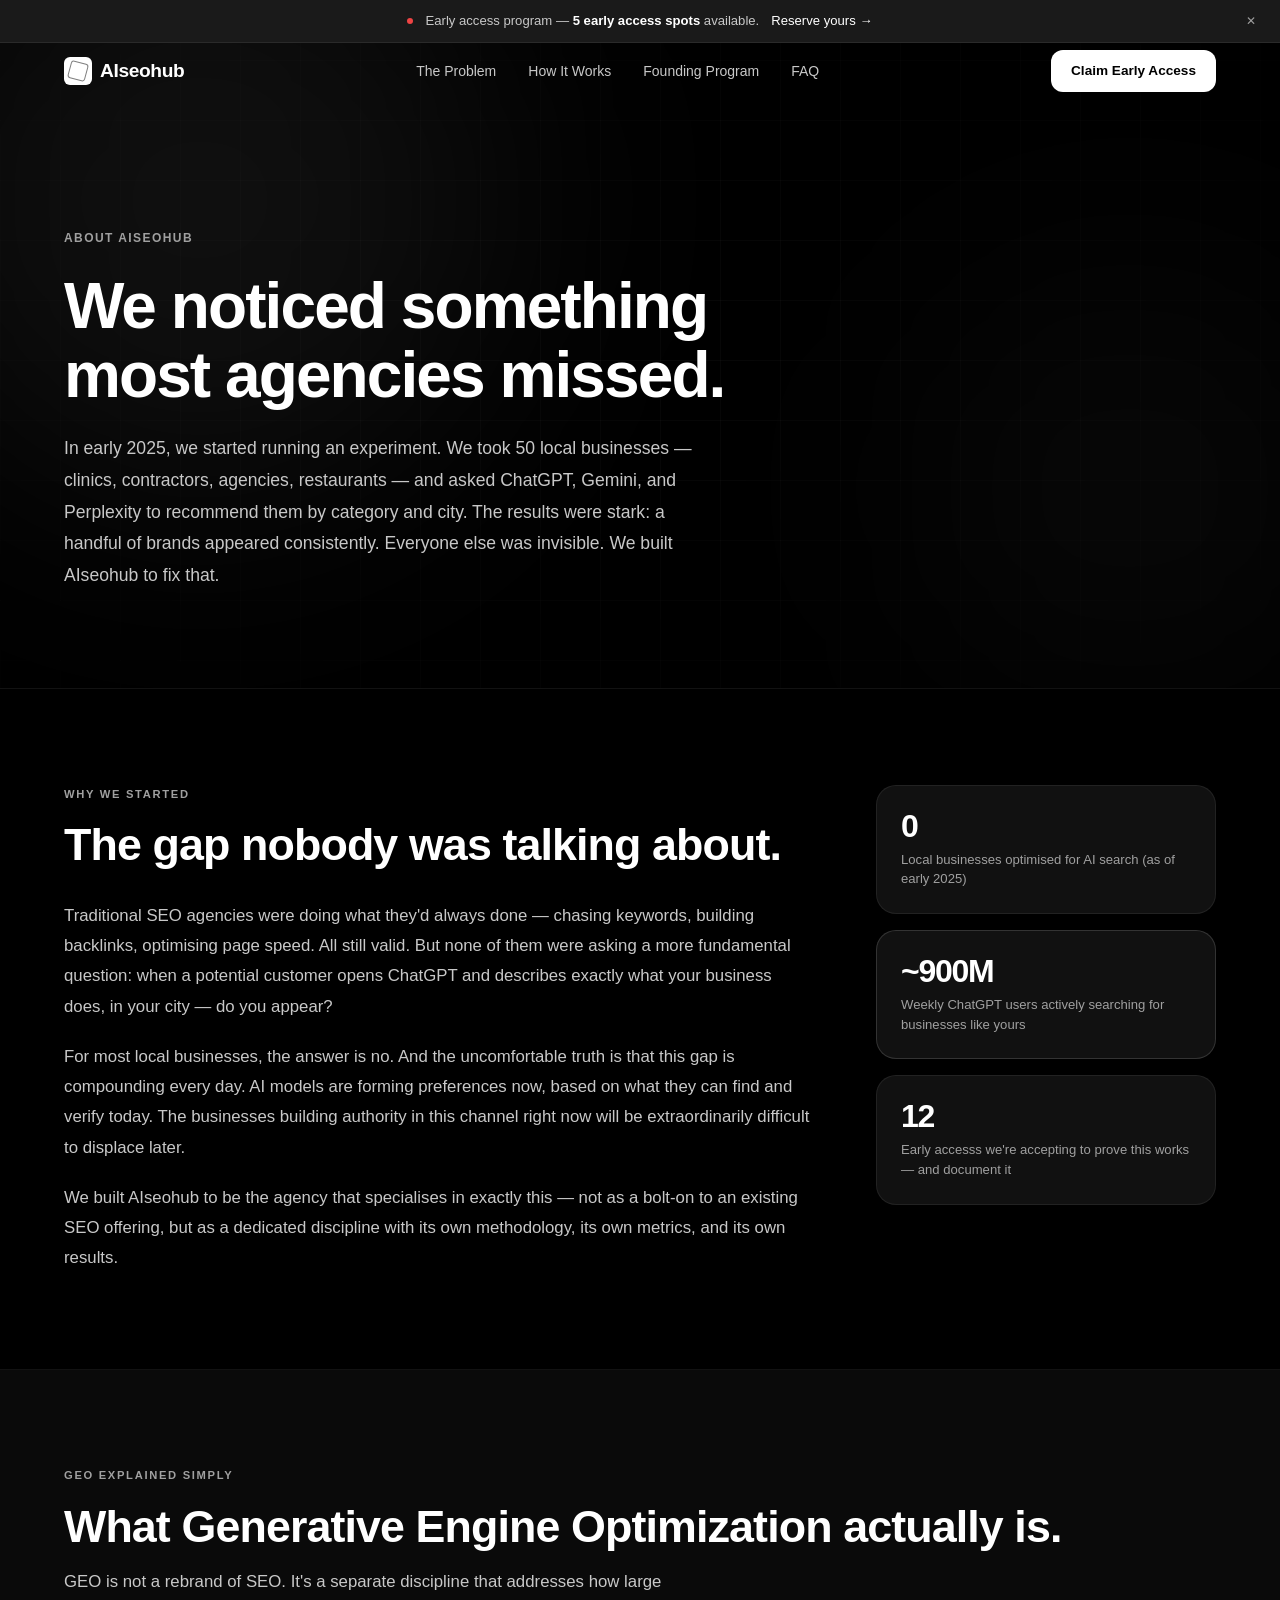
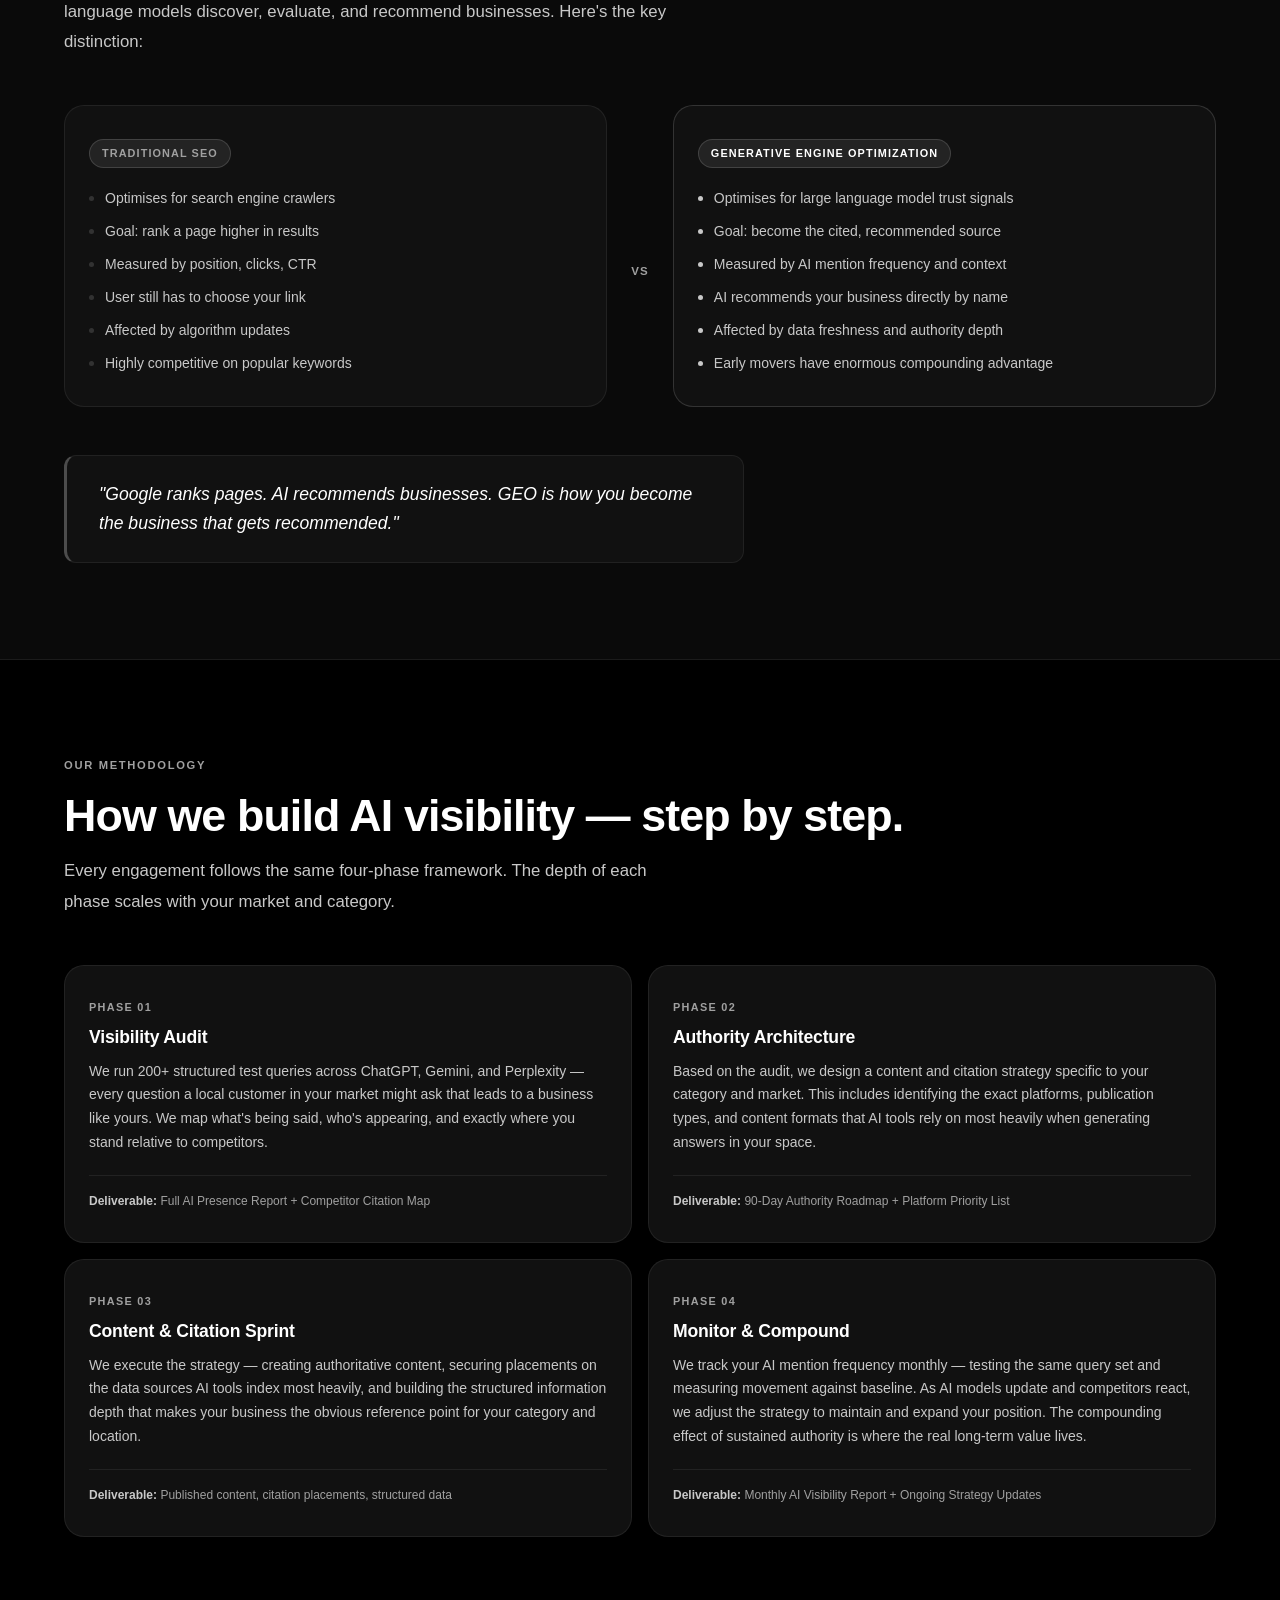
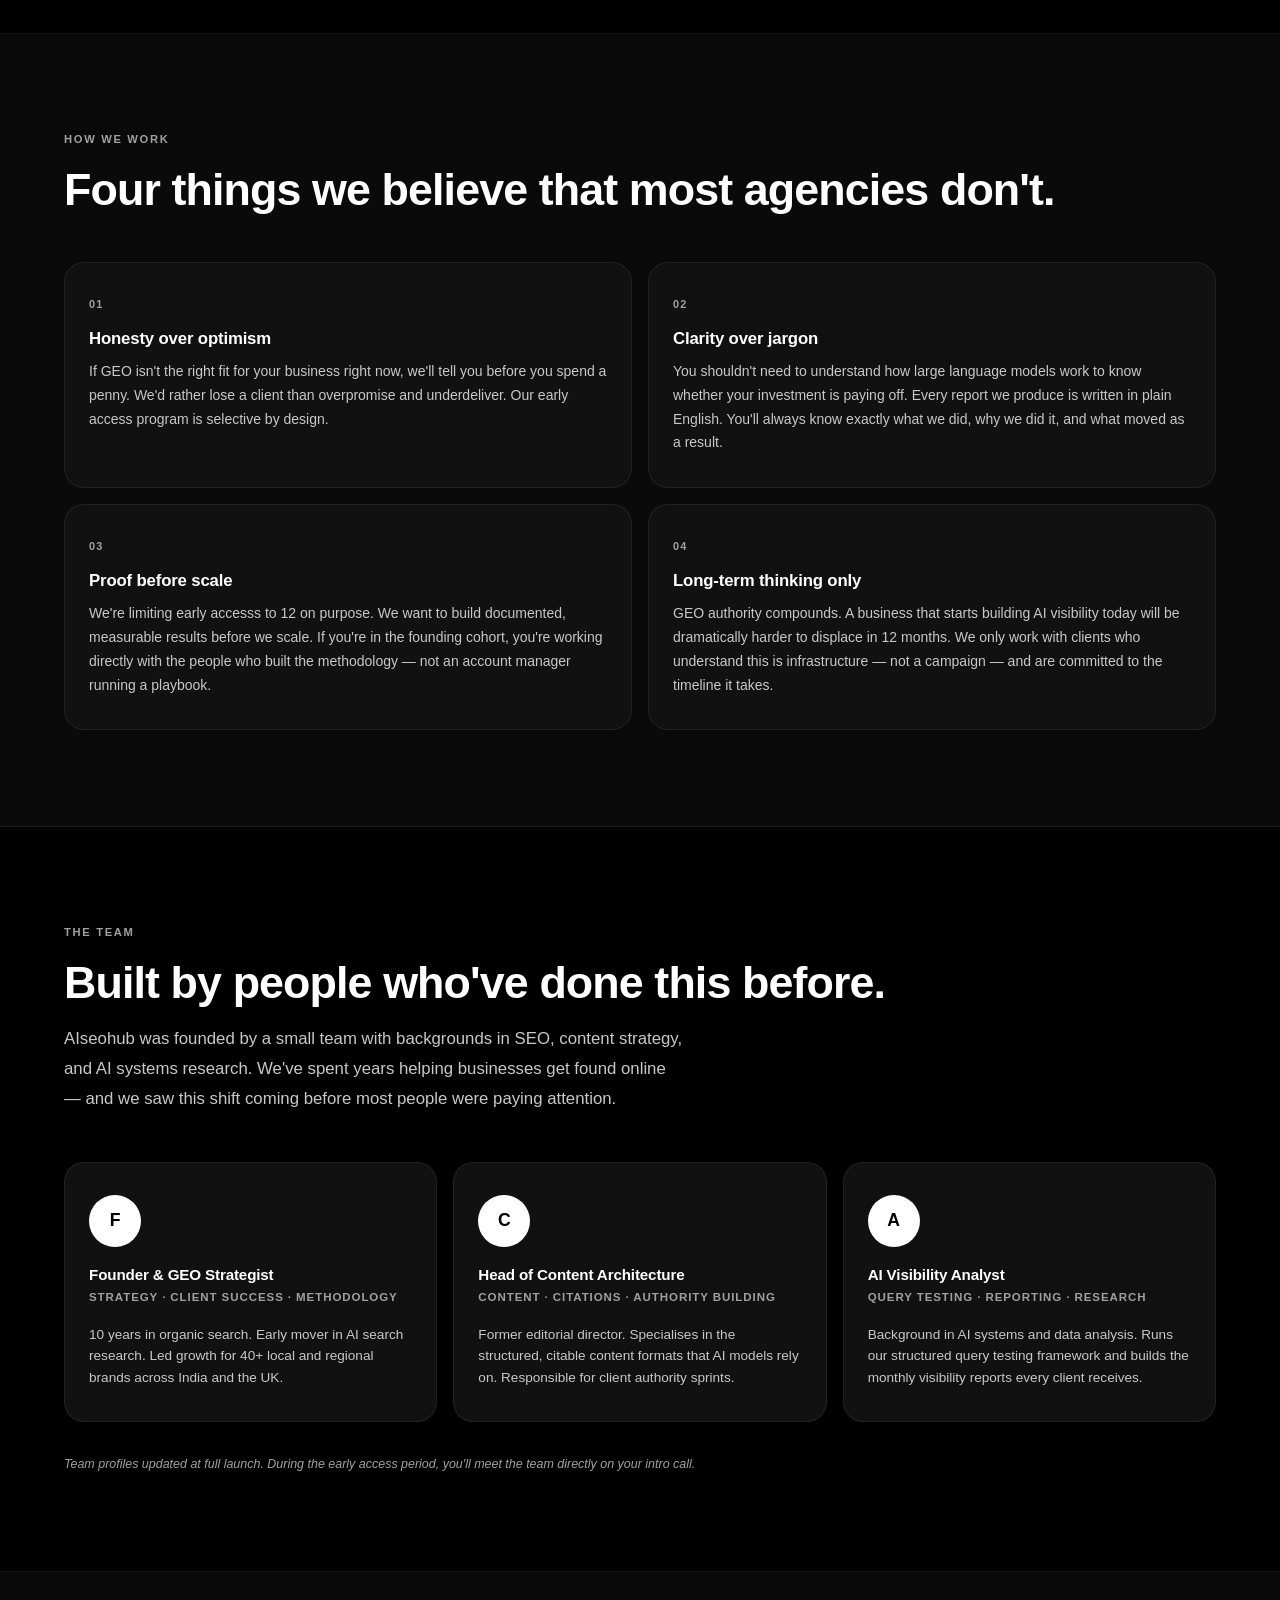
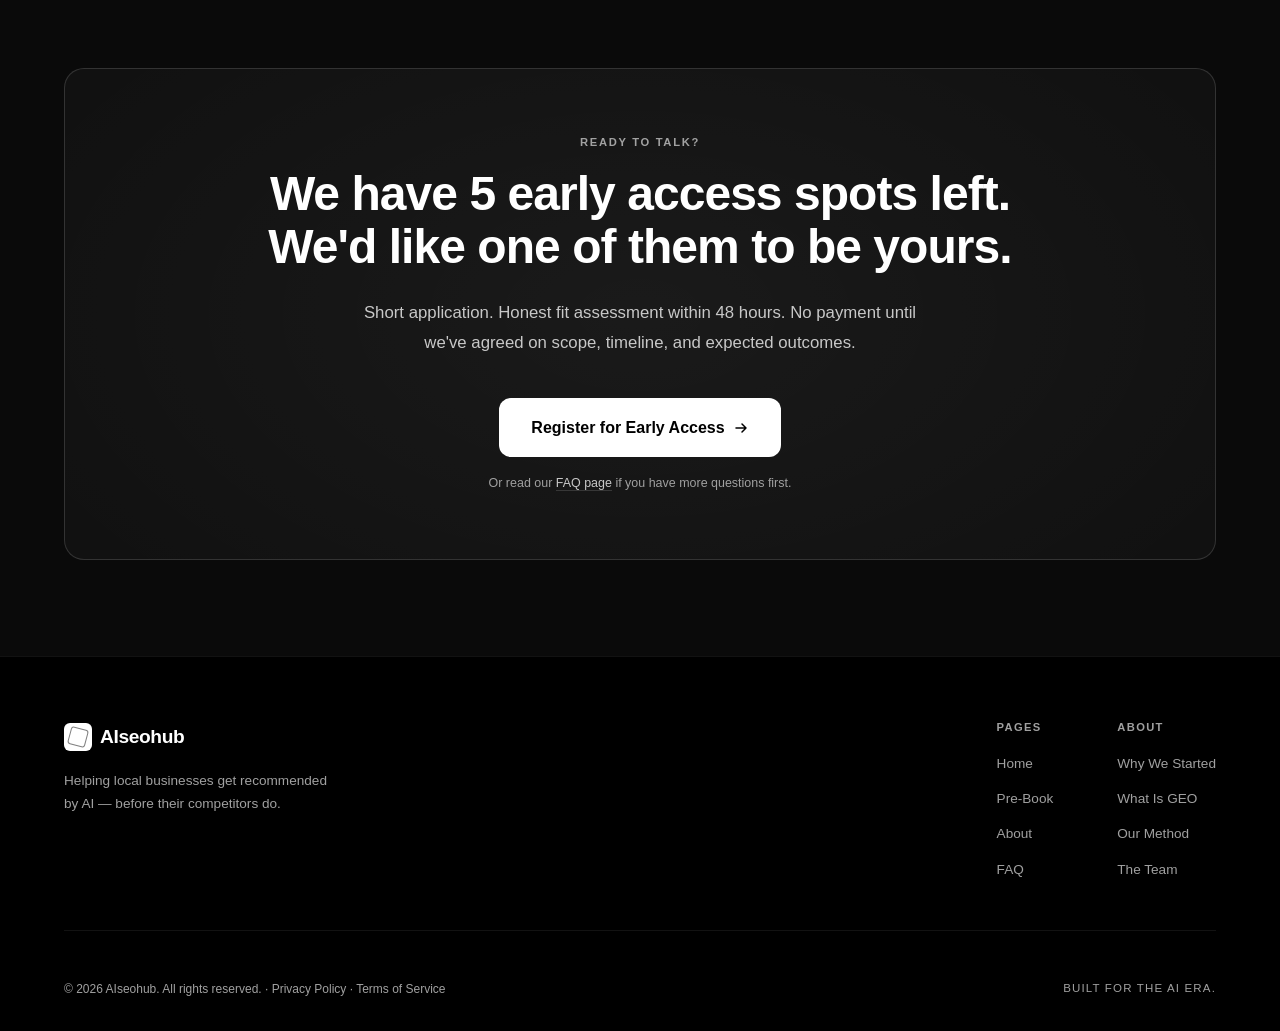
==== about.html @ ef8a7e96 "Fresh site" ====
<!DOCTYPE html>
<html lang="en">
<head>
  <meta charset="UTF-8" />
  <meta name="viewport" content="width=device-width, initial-scale=1.0" />
  <title>About AIseohub — Why We Built the First GEO Agency for Local Businesses</title>
  <meta name="description" content="AIseohub was built to solve a specific problem: local businesses are invisible in AI search, and nobody is fixing it. Here's who we are, why we started, and how we work." />
  <meta name="robots" content="index, follow" />
  <link rel="canonical" href="https://aiseohub.in/about.html" />

  <meta property="og:type"        content="website" />
  <meta property="og:url"         content="https://aiseohub.in/about.html" />
  <meta property="og:title"       content="About AIseohub — Why We Built the First GEO Agency for Local Businesses" />
  <meta property="og:description" content="The AI search revolution is here. Most local businesses are invisible in it. We're fixing that." />

  <script type="application/ld+json">
  {
    "@context": "https://schema.org",
    "@type": "AboutPage",
    "name": "About AIseohub",
    "url": "https://aiseohub.in/about.html",
    "description": "AIseohub is a Generative Engine Optimization agency helping local businesses get recommended by ChatGPT, Gemini, and Perplexity.",
    "mainEntity": {
      "@type": "Organization",
      "name": "AIseohub",
      "foundingDate": "2025",
      "description": "The first GEO agency built specifically for local and regional businesses."
    }
  }
  </script>

  <link rel="stylesheet" href="styles.css" />
</head>

<body>

  <!-- ── URGENCY BAR ─────────────────────────── -->
  <div class="urgency-bar" id="urgencyBar" role="alert" aria-live="polite">
    <div class="urgency-bar__inner">
      <span class="urgency-bar__dot" aria-hidden="true"></span>
      <span>Early access program — <strong><span id="spotsLeft">5</span> early access spots</strong> available.</span>
      <a href="prebook.html" class="urgency-bar__link">Reserve yours →</a>
    </div>
    <button class="urgency-bar__close" id="closeUrgency" aria-label="Close announcement">✕</button>
  </div>

  <!-- ── HEADER ─────────────────────────────── -->
  <header class="site-header" id="siteHeader" role="banner">
    <div class="container">
      <a href="index.html" class="header__logo" aria-label="AIseohub home">
        <span class="logo__mark" aria-hidden="true"></span>
        <span class="logo__text">AIseohub</span>
      </a>

      <button class="nav__toggle" id="navToggle" aria-expanded="false"
              aria-controls="mainNav" aria-label="Toggle navigation">
        <span></span><span></span><span></span>
      </button>

      <nav class="header__nav" id="mainNav" role="navigation" aria-label="Main navigation">
        <ul class="nav__list">
          <li><a href="index.html#problem"  class="nav__link">The Problem</a></li>
          <li><a href="index.html#solution" class="nav__link">How It Works</a></li>
          <li><a href="index.html#offer"    class="nav__link">Founding Program</a></li>
          <li><a href="faq.html"            class="nav__link">FAQ</a></li>
        </ul>
      </nav>

      <a href="prebook.html" class="btn btn--primary header__cta">Claim Early Access</a>
    </div>
  </header>

  <main id="main-content">

    <!-- ── ABOUT HERO ─────────────────────────── -->
    <section class="about-hero" aria-labelledby="aboutHeroHeading">
      <div class="about-hero__bg" aria-hidden="true">
        <div class="hero__grid"></div>
        <div class="hero__glow hero__glow--1"></div>
        <div class="hero__glow hero__glow--2"></div>
      </div>
      <div class="container">
        <div class="about-hero__content">
          <span class="eyebrow reveal">About AIseohub</span>
          <h1 class="about-hero__headline reveal reveal--delay-1" id="aboutHeroHeading">
            We noticed something<br/>most agencies missed.
          </h1>
          <p class="about-hero__sub reveal reveal--delay-2">
            In early 2025, we started running an experiment. We took 50 local businesses —
            clinics, contractors, agencies, restaurants — and asked ChatGPT, Gemini,
            and Perplexity to recommend them by category and city.
            The results were stark: a handful of brands appeared consistently.
            Everyone else was invisible. We built AIseohub to fix that.
          </p>
        </div>
      </div>
    </section>

    <!-- ── ORIGIN ─────────────────────────────── -->
    <section class="about-origin" id="origin" aria-labelledby="originHeading">
      <div class="container">
        <div class="about-origin__layout">
          <div class="about-origin__text">
            <span class="section-label reveal">Why We Started</span>
            <h2 class="about-origin__headline reveal reveal--delay-1" id="originHeading">
              The gap nobody was talking about.
            </h2>
            <div class="about-origin__body reveal reveal--delay-2">
              <p>
                Traditional SEO agencies were doing what they'd always done — chasing
                keywords, building backlinks, optimising page speed. All still valid.
                But none of them were asking a more fundamental question: when a potential
                customer opens ChatGPT and describes exactly what your business does,
                in your city — do you appear?
              </p>
              <p>
                For most local businesses, the answer is no. And the uncomfortable truth
                is that this gap is compounding every day. AI models are forming
                preferences now, based on what they can find and verify today.
                The businesses building authority in this channel right now will be
                extraordinarily difficult to displace later.
              </p>
              <p>
                We built AIseohub to be the agency that specialises in exactly this — not
                as a bolt-on to an existing SEO offering, but as a dedicated discipline
                with its own methodology, its own metrics, and its own results.
              </p>
            </div>
          </div>

          <div class="about-origin__aside reveal reveal--delay-2">
            <div class="about-stat-stack">
              <div class="about-stat">
                <div class="about-stat__num">0</div>
                <div class="about-stat__label">Local businesses optimised for AI search (as of early 2025)</div>
              </div>
              <div class="about-stat about-stat--accent">
                <div class="about-stat__num">~900M</div>
                <div class="about-stat__label">Weekly ChatGPT users actively searching for businesses like yours</div>
              </div>
              <div class="about-stat">
                <div class="about-stat__num">12</div>
                <div class="about-stat__label">Early accesss we're accepting to prove this works — and document it</div>
              </div>
            </div>
          </div>
        </div>
      </div>
    </section>

    <!-- ── WHAT IS GEO ─────────────────────────── -->
    <section class="about-geo" id="what-is-geo" aria-labelledby="geoHeading">
      <div class="container">
        <span class="section-label reveal">GEO Explained Simply</span>
        <h2 class="about-geo__headline reveal reveal--delay-1" id="geoHeading">
          What Generative Engine Optimization actually is.
        </h2>
        <p class="about-geo__intro reveal reveal--delay-2">
          GEO is not a rebrand of SEO. It's a separate discipline that addresses
          how large language models discover, evaluate, and recommend businesses.
          Here's the key distinction:
        </p>

        <div class="geo-compare reveal reveal--delay-2">
          <div class="geo-compare__col">
            <div class="geo-compare__tag geo-compare__tag--seo">Traditional SEO</div>
            <ul class="geo-compare__list">
              <li>Optimises for search engine crawlers</li>
              <li>Goal: rank a page higher in results</li>
              <li>Measured by position, clicks, CTR</li>
              <li>User still has to choose your link</li>
              <li>Affected by algorithm updates</li>
              <li>Highly competitive on popular keywords</li>
            </ul>
          </div>
          <div class="geo-compare__divider" aria-hidden="true">vs</div>
          <div class="geo-compare__col geo-compare__col--geo">
            <div class="geo-compare__tag geo-compare__tag--geo">Generative Engine Optimization</div>
            <ul class="geo-compare__list">
              <li>Optimises for large language model trust signals</li>
              <li>Goal: become the cited, recommended source</li>
              <li>Measured by AI mention frequency and context</li>
              <li>AI recommends your business directly by name</li>
              <li>Affected by data freshness and authority depth</li>
              <li>Early movers have enormous compounding advantage</li>
            </ul>
          </div>
        </div>

        <blockquote class="about-geo__quote reveal">
          <p>"Google ranks pages. AI recommends businesses. GEO is how you become
          the business that gets recommended."</p>
        </blockquote>
      </div>
    </section>

    <!-- ── METHODOLOGY ───────────────────────────── -->
    <section class="about-method" id="methodology" aria-labelledby="methodHeading">
      <div class="container">
        <span class="section-label reveal">Our Methodology</span>
        <h2 class="about-method__headline reveal reveal--delay-1" id="methodHeading">
          How we build AI visibility — step by step.
        </h2>
        <p class="about-method__intro reveal reveal--delay-2">
          Every engagement follows the same four-phase framework.
          The depth of each phase scales with your market and category.
        </p>

        <div class="method-steps">

          <div class="method-step reveal">
            <div class="method-step__phase">Phase 01</div>
            <h3 class="method-step__title">Visibility Audit</h3>
            <p class="method-step__body">
              We run 200+ structured test queries across ChatGPT, Gemini, and Perplexity —
              every question a local customer in your market might ask that leads to a
              business like yours. We map what's being said, who's appearing, and
              exactly where you stand relative to competitors.
            </p>
            <div class="method-step__output">
              <span>Deliverable:</span> Full AI Presence Report + Competitor Citation Map
            </div>
          </div>

          <div class="method-step reveal reveal--delay-1">
            <div class="method-step__phase">Phase 02</div>
            <h3 class="method-step__title">Authority Architecture</h3>
            <p class="method-step__body">
              Based on the audit, we design a content and citation strategy specific to
              your category and market. This includes identifying the exact platforms,
              publication types, and content formats that AI tools rely on most heavily
              when generating answers in your space.
            </p>
            <div class="method-step__output">
              <span>Deliverable:</span> 90-Day Authority Roadmap + Platform Priority List
            </div>
          </div>

          <div class="method-step reveal reveal--delay-2">
            <div class="method-step__phase">Phase 03</div>
            <h3 class="method-step__title">Content & Citation Sprint</h3>
            <p class="method-step__body">
              We execute the strategy — creating authoritative content, securing
              placements on the data sources AI tools index most heavily, and building
              the structured information depth that makes your business the obvious
              reference point for your category and location.
            </p>
            <div class="method-step__output">
              <span>Deliverable:</span> Published content, citation placements, structured data
            </div>
          </div>

          <div class="method-step reveal reveal--delay-3">
            <div class="method-step__phase">Phase 04</div>
            <h3 class="method-step__title">Monitor & Compound</h3>
            <p class="method-step__body">
              We track your AI mention frequency monthly — testing the same query set
              and measuring movement against baseline. As AI models update and
              competitors react, we adjust the strategy to maintain and expand your
              position. The compounding effect of sustained authority is where the
              real long-term value lives.
            </p>
            <div class="method-step__output">
              <span>Deliverable:</span> Monthly AI Visibility Report + Ongoing Strategy Updates
            </div>
          </div>

        </div>
      </div>
    </section>

    <!-- ── VALUES ─────────────────────────────── -->
    <section class="about-values" id="values" aria-labelledby="valuesHeading">
      <div class="container">
        <span class="section-label reveal">How We Work</span>
        <h2 class="about-values__headline reveal reveal--delay-1" id="valuesHeading">
          Four things we believe that most agencies don't.
        </h2>

        <div class="values-grid">
          <div class="value-card reveal">
            <div class="value-card__num" aria-hidden="true">01</div>
            <h3 class="value-card__title">Honesty over optimism</h3>
            <p class="value-card__body">
              If GEO isn't the right fit for your business right now, we'll tell you
              before you spend a penny. We'd rather lose a client than overpromise and
              underdeliver. Our early access program is selective by design.
            </p>
          </div>

          <div class="value-card reveal reveal--delay-1">
            <div class="value-card__num" aria-hidden="true">02</div>
            <h3 class="value-card__title">Clarity over jargon</h3>
            <p class="value-card__body">
              You shouldn't need to understand how large language models work to know
              whether your investment is paying off. Every report we produce is written
              in plain English. You'll always know exactly what we did, why we did it,
              and what moved as a result.
            </p>
          </div>

          <div class="value-card reveal reveal--delay-2">
            <div class="value-card__num" aria-hidden="true">03</div>
            <h3 class="value-card__title">Proof before scale</h3>
            <p class="value-card__body">
              We're limiting early accesss to 12 on purpose. We want to build
              documented, measurable results before we scale. If you're in the founding
              cohort, you're working directly with the people who built the methodology
              — not an account manager running a playbook.
            </p>
          </div>

          <div class="value-card reveal reveal--delay-3">
            <div class="value-card__num" aria-hidden="true">04</div>
            <h3 class="value-card__title">Long-term thinking only</h3>
            <p class="value-card__body">
              GEO authority compounds. A business that starts building AI visibility
              today will be dramatically harder to displace in 12 months. We only work
              with clients who understand this is infrastructure — not a campaign —
              and are committed to the timeline it takes.
            </p>
          </div>
        </div>
      </div>
    </section>

    <!-- ── TEAM ───────────────────────────────── -->
    <section class="about-team" id="team" aria-labelledby="teamHeading">
      <div class="container">
        <span class="section-label reveal">The Team</span>
        <h2 class="about-team__headline reveal reveal--delay-1" id="teamHeading">
          Built by people who've done this before.
        </h2>
        <p class="about-team__intro reveal reveal--delay-2">
          AIseohub was founded by a small team with backgrounds in SEO, content strategy,
          and AI systems research. We've spent years helping businesses get found online —
          and we saw this shift coming before most people were paying attention.
        </p>

        <div class="team-grid">
          <div class="team-card reveal">
            <div class="team-card__avatar" aria-hidden="true">
              <span>F</span>
            </div>
            <div class="team-card__info">
              <h3 class="team-card__name">Founder &amp; GEO Strategist</h3>
              <p class="team-card__role">Strategy · Client Success · Methodology</p>
              <p class="team-card__bio">
                10 years in organic search. Early mover in AI search research.
                Led growth for 40+ local and regional brands across India and the UK.
              </p>
            </div>
          </div>

          <div class="team-card reveal reveal--delay-1">
            <div class="team-card__avatar" aria-hidden="true">
              <span>C</span>
            </div>
            <div class="team-card__info">
              <h3 class="team-card__name">Head of Content Architecture</h3>
              <p class="team-card__role">Content · Citations · Authority Building</p>
              <p class="team-card__bio">
                Former editorial director. Specialises in the structured, citable content
                formats that AI models rely on. Responsible for client authority sprints.
              </p>
            </div>
          </div>

          <div class="team-card reveal reveal--delay-2">
            <div class="team-card__avatar" aria-hidden="true">
              <span>A</span>
            </div>
            <div class="team-card__info">
              <h3 class="team-card__name">AI Visibility Analyst</h3>
              <p class="team-card__role">Query Testing · Reporting · Research</p>
              <p class="team-card__bio">
                Background in AI systems and data analysis. Runs our structured query
                testing framework and builds the monthly visibility reports every client receives.
              </p>
            </div>
          </div>
        </div>

        <p class="about-team__note reveal">
          Team profiles updated at full launch. During the early access period,
          you'll meet the team directly on your intro call.
        </p>
      </div>
    </section>

    <!-- ── ABOUT CTA ─────────────────────────── -->
    <section class="final-cta" aria-labelledby="aboutCtaHeading">
      <div class="container">
        <div class="final-cta__inner reveal">
          <div class="final-cta__bg" aria-hidden="true"></div>
          <span class="section-label">Ready to talk?</span>
          <h2 class="final-cta__headline" id="aboutCtaHeading">
            We have 5 early access spots left.<br/>
            We'd like one of them to be yours.
          </h2>
          <p class="final-cta__sub">
            Short application. Honest fit assessment within 48 hours.
            No payment until we've agreed on scope, timeline, and expected outcomes.
          </p>
          <a href="prebook.html" class="btn btn--primary btn--large">
            Register for Early Access
            <svg width="16" height="16" viewBox="0 0 16 16" fill="none" aria-hidden="true">
              <path d="M3 8H13M13 8L9 4M13 8L9 12" stroke="currentColor"
                    stroke-width="1.5" stroke-linecap="round" stroke-linejoin="round"/>
            </svg>
          </a>
          <p class="final-cta__micro">
            Or read our <a href="faq.html" class="about-inline-link">FAQ page</a> if you have more questions first.
          </p>
        </div>
      </div>
    </section>

  </main>

  <!-- ── FOOTER ─────────────────────────────── -->
  <footer class="site-footer" role="contentinfo">
    <div class="container">
      <div class="footer__top">
        <div class="footer__brand">
          <a href="index.html" class="header__logo" aria-label="AIseohub home">
            <span class="logo__mark" aria-hidden="true"></span>
            <span class="logo__text">AIseohub</span>
          </a>
          <p>Helping local businesses get recommended by AI — before their competitors do.</p>
        </div>
        <nav class="footer__nav" aria-label="Footer navigation">
          <div class="footer__nav-col">
            <h3>Pages</h3>
            <ul>
              <li><a href="index.html">Home</a></li>
              <li><a href="prebook.html">Pre-Book</a></li>
              <li><a href="about.html">About</a></li>
              <li><a href="faq.html">FAQ</a></li>
            </ul>
          </div>
          <div class="footer__nav-col">
            <h3>About</h3>
            <ul>
              <li><a href="#origin">Why We Started</a></li>
              <li><a href="#what-is-geo">What Is GEO</a></li>
              <li><a href="#methodology">Our Method</a></li>
              <li><a href="#team">The Team</a></li>
            </ul>
          </div>
        </nav>
      </div>
      <div class="footer__bottom">
        <p class="footer__legal">
          © <span id="year"></span> AIseohub. All rights reserved.
          · <a href="#">Privacy Policy</a>
          · <a href="#">Terms of Service</a>
        </p>
        <p class="footer__tagline">Built for the AI era.</p>
      </div>
    </div>
  </footer>

  <script src="main.js"></script>
</body>
</html>
---- styles.css ----
/* ═══════════════════════════════════════════════
   GEOHUB — STYLES.CSS
   Original design · System fonts · B&W palette
═══════════════════════════════════════════════ */

/* ── DESIGN TOKENS ─────────────────────────── */
:root {
  /* ─ Backgrounds (black scheme) */
  --bg:           #000000;
  --bg-2:         #0a0a0a;
  --bg-3:         #111111;
  --surface:      #111111;
  --surface-2:    #1a1a1a;
  --border:       rgba(255,255,255,0.07);
  --border-2:     rgba(255,255,255,0.14);

  /* ─ Accent (white scheme) */
  --primary:      #ffffff;
  --primary-dark: #e5e5e5;
  --primary-glow: rgba(255,255,255,0.18);
  --accent:       #ffffff;
  --accent-dim:   rgba(255,255,255,0.08);

  /* ─ Text */
  --text:         #ffffff;
  --text-2:       #c8c8c8;
  --text-3:       #a0a0a0;

  /* ─ Semantic */
  --danger:       #ef4444;
  --success:      #22c55e;

  /* ─ Typography — system font stack */
  --font-display: -apple-system, BlinkMacSystemFont, "SF Pro Display",
                  "Segoe UI", Helvetica, Arial, sans-serif;
  --font-body:    -apple-system, BlinkMacSystemFont, "SF Pro Text",
                  "Segoe UI", Helvetica, Arial, sans-serif;

  /* ─ Spacing */
  --space-1:  0.25rem;
  --space-2:  0.5rem;
  --space-3:  0.75rem;
  --space-4:  1rem;
  --space-5:  1.25rem;
  --space-6:  1.5rem;
  --space-8:  2rem;
  --space-10: 2.5rem;
  --space-12: 3rem;
  --space-16: 4rem;
  --space-20: 5rem;
  --space-24: 6rem;
  --space-32: 8rem;

  /* ─ Layout */
  --container:  1200px;
  --content:    760px;
  --radius:     12px;
  --radius-lg:  20px;

  /* ─ Animation */
  --ease-out:   cubic-bezier(0.16, 1, 0.3, 1);
  --ease-in-out: cubic-bezier(0.45, 0, 0.55, 1);
  --duration:   0.6s;
}

/* ── RESET & BASE ───────────────────────────── */
*, *::before, *::after {
  box-sizing: border-box;
  margin: 0;
  padding: 0;
}

html {
  scroll-behavior: smooth;
  scroll-padding-top: 80px;
  -webkit-text-size-adjust: 100%;
}

body {
  font-family: var(--font-body);
  font-size: 1rem;
  font-weight: 450;
  line-height: 1.7;
  color: var(--text);
  background-color: var(--bg);
  overflow-x: hidden;
  -webkit-font-smoothing: antialiased;
  -moz-osx-font-smoothing: grayscale;
}

img, svg { display: block; max-width: 100%; }
a { color: inherit; text-decoration: none; }
ul { list-style: none; }
button { cursor: pointer; border: none; background: none; font: inherit; }

/* ── SCROLL REVEAL ──────────────────────────── */
.reveal {
  opacity: 0;
  transform: translateY(28px);
  transition:
    opacity var(--duration) var(--ease-out),
    transform var(--duration) var(--ease-out);
}
.reveal.reveal--delay-1 { transition-delay: 0.1s; }
.reveal.reveal--delay-2 { transition-delay: 0.2s; }
.reveal.reveal--delay-3 { transition-delay: 0.3s; }
.reveal.reveal--delay-4 { transition-delay: 0.4s; }
.reveal.is-visible {
  opacity: 1;
  transform: translateY(0);
}

/* ── TYPOGRAPHY ─────────────────────────────── */
h1, h2, h3, h4 {
  font-family: var(--font-display);
  font-weight: 700;
  line-height: 1.1;
  letter-spacing: -0.02em;
}

/* ── LAYOUT ─────────────────────────────────── */
.container {
  width: 100%;
  max-width: var(--container);
  margin: 0 auto;
  padding: 0 var(--space-6);
}

section { padding: var(--space-24) 0; }

/* ── SHARED LABEL ───────────────────────────── */
.section-label {
  font-family: var(--font-display);
  font-size: 0.7rem;
  font-weight: 600;
  letter-spacing: 0.15em;
  text-transform: uppercase;
  color: var(--text-3);
  margin-bottom: var(--space-4);
  display: block;
}

/* ── BUTTONS ─────────────────────────────────── */
.btn {
  display: inline-flex;
  align-items: center;
  gap: var(--space-2);
  padding: 0.75rem 1.5rem;
  font-family: var(--font-display);
  font-size: 0.9rem;
  font-weight: 600;
  border-radius: var(--radius);
  transition: all 0.25s var(--ease-out);
  white-space: nowrap;
}

.btn--primary {
  background: var(--primary);
  color: #000000;
  box-shadow: 0 0 0 0 var(--primary-glow);
}
.btn--primary:hover {
  background: var(--primary-dark);
  transform: translateY(-2px);
  box-shadow: 0 8px 32px var(--primary-glow);
}
.btn--primary:active { transform: translateY(0); }

.btn--large {
  padding: 1rem 2rem;
  font-size: 1rem;
}

.btn--full { width: 100%; justify-content: center; }

.btn--ghost {
  font-family: var(--font-body);
  font-size: 0.875rem;
  font-weight: 500;
  color: var(--text-2);
  border-bottom: 1px solid var(--border-2);
  border-radius: 0;
  padding: 0 0 2px;
  transition: color 0.2s, border-color 0.2s;
}
.btn--ghost:hover { color: var(--text); border-color: var(--text-2); }

.eyebrow {
  font-family: var(--font-display);
  font-size: 0.75rem;
  font-weight: 600;
  letter-spacing: 0.12em;
  text-transform: uppercase;
  color: var(--text-3);
  margin-bottom: var(--space-6);
  display: block;
}

/* ── CITATION LINK ──────────────────────────── */
a.cite {
  color: var(--text-3);
  font-size: 0.7rem;
  border-bottom: 1px solid var(--border-2);
  font-style: normal;
  transition: color 0.2s, border-color 0.2s;
}
a.cite:hover { color: var(--text-2); border-color: var(--text-3); }

/* ═══════════════════════════════════════════
   URGENCY BAR
═══════════════════════════════════════════ */
.urgency-bar {
  position: fixed;
  top: 0; left: 0; right: 0;
  z-index: 1000;
  background: var(--surface-2);
  border-bottom: 1px solid var(--border);
  padding: 0.6rem var(--space-6);
  display: flex;
  align-items: center;
  justify-content: center;
  gap: var(--space-4);
  font-size: 0.82rem;
  color: var(--text-2);
  transition: transform 0.4s var(--ease-out);
}
.urgency-bar.is-hidden { transform: translateY(-100%); }

.urgency-bar__inner {
  display: flex;
  align-items: center;
  gap: var(--space-3);
}
.urgency-bar__dot {
  width: 6px; height: 6px;
  background: var(--danger);
  border-radius: 50%;
  animation: pulse 2s ease-in-out infinite;
  flex-shrink: 0;
}
@keyframes pulse {
  0%, 100% { opacity: 1; transform: scale(1); }
  50%       { opacity: 0.5; transform: scale(0.8); }
}
.urgency-bar strong { color: var(--text); font-weight: 600; }
.urgency-bar__link {
  color: var(--text);
  font-weight: 500;
  transition: opacity 0.2s;
}
.urgency-bar__link:hover { opacity: 0.75; }
.urgency-bar__close {
  position: absolute;
  right: var(--space-6);
  color: var(--text-3);
  font-size: 0.75rem;
  transition: color 0.2s;
}
.urgency-bar__close:hover { color: var(--text-2); }

/* ═══════════════════════════════════════════
   HEADER
═══════════════════════════════════════════ */
.site-header {
  position: fixed;
  left: 0; right: 0;
  z-index: 900;
  background: transparent;
  transition: background 0.4s var(--ease-out), border-color 0.4s, box-shadow 0.4s;
  border-bottom: 1px solid transparent;
  top: 37px;
}
.site-header.is-scrolled {
  background: rgba(0, 0, 0, 0.92);
  border-bottom-color: var(--border);
  box-shadow: 0 1px 40px rgba(0,0,0,0.5);
  backdrop-filter: blur(20px);
  -webkit-backdrop-filter: blur(20px);
}
.site-header.urgency-hidden { top: 0; }

.site-header .container {
  display: flex;
  align-items: center;
  justify-content: space-between;
  height: 68px;
  gap: var(--space-8);
}

/* Logo */
.header__logo {
  display: flex;
  align-items: center;
  gap: var(--space-2);
  flex-shrink: 0;
}
.logo__mark {
  width: 28px; height: 28px;
  background: var(--primary);
  border-radius: 6px;
  position: relative;
}
.logo__mark::after {
  content: '';
  position: absolute;
  inset: 5px;
  border: 1.5px solid rgba(0,0,0,0.5);
  border-radius: 3px;
  transform: rotate(15deg);
}
.logo__text {
  font-family: var(--font-display);
  font-size: 1.2rem;
  font-weight: 800;
  letter-spacing: -0.02em;
  color: var(--text);
}

/* Nav */
.header__nav .nav__list {
  display: flex;
  align-items: center;
  gap: var(--space-8);
}
.nav__link {
  font-size: 0.875rem;
  font-weight: 500;
  color: var(--text-2);
  transition: color 0.2s;
  position: relative;
}
.nav__link::after {
  content: '';
  position: absolute;
  bottom: -3px;
  left: 0; right: 0;
  height: 1px;
  background: var(--text);
  transform: scaleX(0);
  transform-origin: left;
  transition: transform 0.25s var(--ease-out);
}
.nav__link:hover { color: var(--text); }
.nav__link:hover::after { transform: scaleX(1); }

.header__cta { font-size: 0.85rem; padding: 0.6rem 1.25rem; }

/* Mobile toggle */
.nav__toggle {
  display: none;
  flex-direction: column;
  gap: 5px;
  padding: 4px;
  z-index: 10;
}
.nav__toggle span {
  display: block;
  width: 22px; height: 1.5px;
  background: var(--text);
  transition: transform 0.3s var(--ease-out), opacity 0.3s;
  transform-origin: center;
}
.nav__toggle.is-active span:nth-child(1) { transform: translateY(6.5px) rotate(45deg); }
.nav__toggle.is-active span:nth-child(2) { opacity: 0; transform: scaleX(0); }
.nav__toggle.is-active span:nth-child(3) { transform: translateY(-6.5px) rotate(-45deg); }

/* ═══════════════════════════════════════════
   HERO
═══════════════════════════════════════════ */
.hero {
  position: relative;
  min-height: 100vh;
  display: flex;
  align-items: center;
  padding: calc(var(--space-32) + 100px) 0 var(--space-32);
  overflow: hidden;
}

/* Background grid — kept, recolored to white on black */
.hero__bg {
  position: absolute;
  inset: 0;
  pointer-events: none;
}
.hero__grid {
  position: absolute;
  inset: 0;
  background-image:
    linear-gradient(rgba(255,255,255,0.05) 1px, transparent 1px),
    linear-gradient(90deg, rgba(255,255,255,0.05) 1px, transparent 1px);
  background-size: 60px 60px;
  mask-image: radial-gradient(ellipse 80% 80% at 50% 50%, black, transparent);
  opacity: 0.6;
}
.hero__glow {
  position: absolute;
  border-radius: 50%;
  filter: blur(120px);
  pointer-events: none;
}
.hero__glow--1 {
  width: 600px; height: 600px;
  background: rgba(255,255,255,0.06);
  top: -100px; left: -100px;
  animation: glow-drift 12s ease-in-out infinite alternate;
}
.hero__glow--2 {
  width: 400px; height: 400px;
  background: rgba(255,255,255,0.03);
  bottom: 0; right: -50px;
  animation: glow-drift 16s ease-in-out infinite alternate-reverse;
}
@keyframes glow-drift {
  from { transform: translate(0, 0); }
  to   { transform: translate(40px, 40px); }
}

.hero__content {
  position: relative;
  z-index: 1;
  max-width: 900px;
}

.hero__headline {
  font-size: clamp(2.4rem, 6vw, 4.5rem);
  font-weight: 800;
  line-height: 1.05;
  letter-spacing: -0.03em;
  color: var(--text);
  margin-bottom: var(--space-6);
}
.hero__headline em {
  font-style: normal;
  background: linear-gradient(135deg, #ffffff 0%, #a3a3a3 100%);
  -webkit-background-clip: text;
  -webkit-text-fill-color: transparent;
  background-clip: text;
}

.hero__sub {
  font-size: 1.125rem;
  font-weight: 450;
  color: var(--text-2);
  max-width: 620px;
  margin-bottom: var(--space-10);
  line-height: 1.8;
}
.text-cycle {
  color: var(--text);
  font-weight: 500;
  display: inline-block;
  transition: opacity 0.3s, transform 0.3s;
}

.hero__actions {
  display: flex;
  align-items: center;
  gap: var(--space-6);
  flex-wrap: wrap;
  margin-bottom: var(--space-8);
}

.hero__trust {
  display: flex;
  align-items: center;
  gap: var(--space-3);
  font-size: 0.8rem;
  color: var(--text-3);
  flex-wrap: wrap;
}

/* ═══════════════════════════════════════════
   TICKER
═══════════════════════════════════════════ */
.ticker-wrap {
  background: var(--surface);
  border-top: 1px solid var(--border);
  border-bottom: 1px solid var(--border);
  overflow: hidden;
  padding: var(--space-3) 0;
  position: relative;
}
.ticker-wrap::before,
.ticker-wrap::after {
  content: '';
  position: absolute;
  top: 0; bottom: 0;
  width: 80px;
  z-index: 2;
  pointer-events: none;
}
.ticker-wrap::before {
  left: 0;
  background: linear-gradient(to right, var(--surface), transparent);
}
.ticker-wrap::after {
  right: 0;
  background: linear-gradient(to left, var(--surface), transparent);
}

.ticker__track {
  display: flex;
  align-items: center;
  gap: var(--space-4);
  white-space: nowrap;
  animation: ticker-scroll 40s linear infinite;
  width: max-content;
}
@keyframes ticker-scroll {
  from { transform: translateX(0); }
  to   { transform: translateX(-50%); }
}
.ticker-wrap:hover .ticker__track { animation-play-state: paused; }

.ticker__item {
  font-size: 0.8rem;
  font-weight: 450;
  color: var(--text-3);
}
.ticker__item a {
  color: inherit;
  text-decoration: none;
  transition: color 0.2s;
}
.ticker__item a:hover { color: var(--text-2); }
.ticker__item strong {
  color: var(--text-2);
  font-weight: 500;
}
.ticker__sep { color: var(--border-2); }

/* ═══════════════════════════════════════════
   STATS SECTION
═══════════════════════════════════════════ */
.stats-section { background: var(--bg-2); }

.stats-section__headline {
  font-size: clamp(1.8rem, 4vw, 3rem);
  color: var(--text);
  margin-bottom: var(--space-3);
  max-width: 680px;
}
.stats-section__source {
  font-size: 0.7rem;
  color: var(--text-3);
  margin-bottom: var(--space-12);
  font-style: italic;
}

.stats-grid {
  display: grid;
  grid-template-columns: repeat(4, 1fr);
  gap: var(--space-4);
}

.stat-card {
  background: var(--surface);
  border: 1px solid var(--border);
  border-radius: var(--radius-lg);
  padding: var(--space-8) var(--space-6);
  transition: border-color 0.3s, box-shadow 0.3s;
  display: block;
  color: inherit;
  text-decoration: none;
  cursor: pointer;
}
.stat-card:hover {
  border-color: var(--border-2);
  box-shadow: 0 4px 40px rgba(0,0,0,0.3);
}

/* Hide small source link — entire card is now the link */
.stat-card__source { display: none; }

.stat-card__number {
  font-family: var(--font-display);
  font-size: clamp(2.5rem, 5vw, 3.5rem);
  font-weight: 800;
  color: var(--text);
  letter-spacing: -0.04em;
  line-height: 1;
  margin-bottom: var(--space-3);
}
.stat-card__label {
  font-size: 0.875rem;
  font-weight: 500;
  color: var(--text);
  margin-bottom: var(--space-2);
  line-height: 1.4;
}
.stat-card__note {
  font-size: 0.75rem;
  color: var(--text-3);
  line-height: 1.5;
  margin-bottom: var(--space-2);
}
.stat-card__source {
  display: inline-block;
  font-size: 0.68rem;
  color: var(--text-3);
  border-bottom: 1px solid var(--border-2);
  margin-top: var(--space-1);
  transition: color 0.2s, border-color 0.2s;
}
.stat-card__source:hover { color: var(--text-2); border-color: var(--text-3); }

/* ═══════════════════════════════════════════
   PROBLEM
═══════════════════════════════════════════ */
.problem { background: var(--bg); }

.problem__headline {
  font-size: clamp(1.8rem, 4vw, 3rem);
  color: var(--text);
  margin-bottom: var(--space-8);
  max-width: 700px;
}

.problem__body {
  max-width: 720px;
  margin-bottom: var(--space-12);
}
.problem__body p {
  color: var(--text-2);
  font-size: 1.05rem;
  margin-bottom: var(--space-5);
  line-height: 1.8;
}
.problem__body p strong { color: var(--text); font-weight: 500; }

.query-examples {
  display: flex;
  flex-wrap: wrap;
  gap: var(--space-3);
  margin: var(--space-5) 0;
}
.query-card {
  background: var(--surface);
  border: 1px solid var(--border-2);
  border-radius: 100px;
  padding: var(--space-2) var(--space-5);
  font-size: 0.875rem;
  color: var(--text-2);
  font-style: italic;
}

.problem__cards {
  display: grid;
  grid-template-columns: repeat(3, 1fr);
  gap: var(--space-4);
  margin-top: var(--space-12);
}

.problem-card {
  background: var(--surface);
  border: 1px solid var(--border);
  border-radius: var(--radius-lg);
  padding: var(--space-8) var(--space-6);
  transition: border-color 0.3s, transform 0.3s;
}
.problem-card:hover {
  border-color: var(--border-2);
  transform: translateY(-4px);
}

.problem-card__icon { font-size: 1.5rem; margin-bottom: var(--space-4); }
.problem-card__title {
  font-size: 1rem;
  font-weight: 700;
  color: var(--text);
  margin-bottom: var(--space-3);
  line-height: 1.3;
}
.problem-card__body {
  font-size: 0.875rem;
  color: var(--text-2);
  line-height: 1.7;
}

/* ═══════════════════════════════════════════
   SOLUTION
═══════════════════════════════════════════ */
.solution { background: var(--bg-2); }

.solution__headline {
  font-size: clamp(1.8rem, 4vw, 3rem);
  color: var(--text);
  margin-bottom: var(--space-4);
}
.solution__sub {
  font-size: 1.05rem;
  color: var(--text-2);
  max-width: 680px;
  margin-bottom: var(--space-16);
  line-height: 1.8;
}

.pillars {
  display: grid;
  grid-template-columns: repeat(3, 1fr);
  gap: var(--space-4);
  margin-bottom: var(--space-16);
}

.pillar {
  border: 1px solid var(--border);
  border-radius: var(--radius-lg);
  padding: var(--space-8) var(--space-6);
  background: var(--surface);
  position: relative;
  overflow: hidden;
  transition: border-color 0.3s, box-shadow 0.3s;
}
.pillar::before {
  content: '';
  position: absolute;
  top: 0; left: 0; right: 0;
  height: 2px;
  background: linear-gradient(90deg, rgba(255,255,255,0.5), rgba(255,255,255,0.1));
  opacity: 0;
  transition: opacity 0.3s;
}
.pillar:hover { border-color: var(--border-2); }
.pillar:hover::before { opacity: 1; }

.pillar__num {
  font-family: var(--font-display);
  font-size: 0.7rem;
  font-weight: 700;
  letter-spacing: 0.1em;
  color: var(--text-3);
  margin-bottom: var(--space-4);
}
.pillar__title {
  font-size: 1.1rem;
  color: var(--text);
  margin-bottom: var(--space-3);
  line-height: 1.3;
}
.pillar__body {
  font-size: 0.875rem;
  color: var(--text-2);
  line-height: 1.7;
  margin-bottom: var(--space-5);
}
.pillar__outcome {
  font-size: 0.78rem;
  color: var(--text-3);
  font-weight: 500;
  padding-top: var(--space-4);
  border-top: 1px solid var(--border);
  line-height: 1.5;
}

.solution__quote {
  max-width: 720px;
  margin: 0 auto;
  text-align: center;
  padding: var(--space-10) var(--space-12);
  background: var(--surface);
  border-radius: var(--radius-lg);
  border: 1px solid var(--border);
  position: relative;
}
.solution__quote::before {
  content: '"';
  font-family: var(--font-display);
  font-size: 6rem;
  color: var(--text-3);
  opacity: 0.3;
  position: absolute;
  top: -10px; left: var(--space-8);
  line-height: 1;
}
.solution__quote p {
  font-size: 1.15rem;
  font-style: italic;
  font-weight: 400;
  color: var(--text);
  line-height: 1.7;
}

/* ═══════════════════════════════════════════
   OFFER
═══════════════════════════════════════════ */
.offer { background: var(--bg); }

.offer__headline {
  font-size: clamp(1.8rem, 4vw, 3rem);
  color: var(--text);
  margin-bottom: var(--space-4);
}
.offer__sub {
  font-size: 1.05rem;
  color: var(--text-2);
  max-width: 640px;
  margin-bottom: var(--space-12);
  line-height: 1.8;
}

.offer__layout {
  display: grid;
  grid-template-columns: 1fr 420px;
  gap: var(--space-8);
  align-items: start;
}

.offer__checklist-title {
  font-size: 0.85rem;
  font-weight: 600;
  color: var(--text-2);
  margin-bottom: var(--space-6);
  letter-spacing: 0.05em;
  text-transform: uppercase;
}
.offer__checklist ul {
  display: flex;
  flex-direction: column;
  gap: var(--space-4);
}
.offer__checklist li {
  display: flex;
  align-items: flex-start;
  gap: var(--space-3);
  font-size: 0.95rem;
  color: var(--text-2);
  line-height: 1.5;
}
.offer__checklist li svg { flex-shrink: 0; margin-top: 2px; }

.offer__pricing-card {
  background: var(--surface);
  border: 1px solid var(--border-2);
  border-radius: var(--radius-lg);
  padding: var(--space-8);
  position: sticky;
  top: calc(68px + 37px + var(--space-6));
}

.offer__badge {
  display: inline-block;
  font-family: var(--font-display);
  font-size: 0.68rem;
  font-weight: 700;
  letter-spacing: 0.1em;
  text-transform: uppercase;
  color: var(--text-2);
  background: var(--accent-dim);
  border: 1px solid var(--border-2);
  border-radius: 100px;
  padding: 0.3rem 0.75rem;
  margin-bottom: var(--space-6);
}

.offer__price-row {
  display: flex;
  flex-direction: column;
  gap: var(--space-4);
  margin-bottom: var(--space-6);
  padding-bottom: var(--space-6);
  border-bottom: 1px solid var(--border);
}
.offer__price-label {
  display: block;
  font-size: 0.72rem;
  color: var(--text-3);
  letter-spacing: 0.08em;
  text-transform: uppercase;
  margin-bottom: var(--space-1);
}
.offer__price-value {
  font-family: var(--font-display);
  font-size: 2.8rem;
  font-weight: 800;
  letter-spacing: -0.04em;
  color: var(--text);
  line-height: 1;
}
.offer__price-value span {
  font-size: 1rem;
  font-weight: 400;
  color: var(--text-3);
}
.offer__price-value--old {
  font-size: 1.6rem;
  color: var(--text-3);
  text-decoration: line-through;
}
.offer__price-save {
  display: block;
  font-size: 0.8rem;
  color: var(--text-2);
  font-weight: 500;
  margin-top: var(--space-1);
}

.offer__spots { margin-bottom: var(--space-6); }
.offer__spots-track {
  height: 4px;
  background: var(--border);
  border-radius: 2px;
  overflow: hidden;
  margin-bottom: var(--space-2);
}
.offer__spots-fill {
  height: 100%;
  background: var(--text);
  border-radius: 2px;
  transition: width 1.5s var(--ease-out);
}
.offer__spots-label {
  font-size: 0.78rem;
  color: var(--text-3);
}
.offer__spots-label strong { color: var(--text-2); }

.offer__micro {
  font-size: 0.72rem;
  color: var(--text-3);
  text-align: center;
  margin-top: var(--space-3);
  line-height: 1.5;
}

/* ═══════════════════════════════════════════
   SOCIAL PROOF
═══════════════════════════════════════════ */
.social-proof { background: var(--bg-2); }

.social-proof__headline {
  font-size: clamp(1.8rem, 4vw, 3rem);
  color: var(--text);
  margin-bottom: var(--space-12);
}

.testimonials {
  display: grid;
  grid-template-columns: repeat(2, 1fr);
  gap: var(--space-6);
}

.testimonial-card {
  background: var(--surface);
  border: 1px solid var(--border);
  border-radius: var(--radius-lg);
  padding: var(--space-8);
  transition: border-color 0.3s;
}
.testimonial-card:hover { border-color: var(--border-2); }

.testimonial-card__stars {
  color: #F59E0B;
  font-size: 0.875rem;
  letter-spacing: 2px;
  margin-bottom: var(--space-4);
}
.testimonial-card blockquote p {
  font-size: 0.95rem;
  color: var(--text-2);
  line-height: 1.8;
  font-style: italic;
  margin-bottom: var(--space-6);
}
.testimonial-card footer {
  display: flex;
  align-items: center;
  gap: var(--space-3);
}
.testimonial-card__avatar {
  width: 40px; height: 40px;
  border-radius: 50%;
  background: var(--text);
  color: #000000;
  display: flex;
  align-items: center;
  justify-content: center;
  font-family: var(--font-display);
  font-size: 0.75rem;
  font-weight: 700;
  flex-shrink: 0;
}
.testimonial-card__name {
  font-size: 0.875rem;
  font-weight: 600;
  color: var(--text);
}
.testimonial-card__title {
  font-size: 0.75rem;
  color: var(--text-3);
  margin-top: 2px;
}

.social-proof__disclaimer {
  font-size: 0.72rem;
  color: var(--text-3);
  margin-top: var(--space-8);
  font-style: italic;
}

/* ═══════════════════════════════════════════
   FAQ — Accordion
═══════════════════════════════════════════ */
.faq { background: var(--bg); }

.faq__headline {
  font-size: clamp(1.8rem, 4vw, 3rem);
  color: var(--text);
  margin-bottom: var(--space-12);
}

.faq__list {
  max-width: 780px;
  display: flex;
  flex-direction: column;
  border: 1px solid var(--border);
  border-radius: var(--radius-lg);
  overflow: hidden;
}

.faq__item { border-bottom: 1px solid var(--border); }
.faq__item:last-child { border-bottom: 0; }

.faq__question {
  width: 100%;
  display: flex;
  align-items: center;
  justify-content: space-between;
  gap: var(--space-4);
  padding: var(--space-6) var(--space-8);
  text-align: left;
  font-family: var(--font-display);
  font-size: 0.95rem;
  font-weight: 600;
  color: var(--text);
  background: var(--surface);
  transition: background 0.2s, color 0.2s;
}
.faq__question:hover { background: var(--surface-2); }

.faq__icon {
  flex-shrink: 0;
  color: var(--text-3);
  transition: transform 0.35s var(--ease-out), color 0.2s;
}
.faq__question[aria-expanded="true"] .faq__icon {
  transform: rotate(180deg);
  color: var(--text);
}
.faq__question[aria-expanded="true"] { color: var(--text); }

.faq__answer {
  max-height: 0;
  overflow: hidden;
  transition: max-height 0.4s var(--ease-out);
}
.faq__answer p {
  padding: var(--space-6) var(--space-8);
  font-size: 0.9rem;
  color: var(--text-2);
  line-height: 1.8;
  background: var(--bg-2);
}

/* ═══════════════════════════════════════════
   FINAL CTA
═══════════════════════════════════════════ */
.final-cta { background: var(--bg-2); }

.final-cta__inner {
  position: relative;
  background: var(--surface);
  border: 1px solid var(--border-2);
  border-radius: var(--radius-lg);
  padding: var(--space-16) var(--space-12);
  text-align: center;
  overflow: hidden;
}
.final-cta__bg {
  position: absolute;
  inset: 0;
  background: radial-gradient(ellipse 60% 80% at 50% 50%, rgba(255,255,255,0.04), transparent);
  pointer-events: none;
}

.final-cta .section-label { justify-content: center; }
.final-cta__headline {
  font-size: clamp(1.8rem, 4vw, 3rem);
  color: var(--text);
  margin-bottom: var(--space-6);
  position: relative;
}
.final-cta__sub {
  font-size: 1.05rem;
  color: var(--text-2);
  max-width: 580px;
  margin: 0 auto var(--space-10);
  line-height: 1.8;
  position: relative;
}
.final-cta .btn { position: relative; margin-bottom: var(--space-4); }
.final-cta__micro {
  font-size: 0.78rem;
  color: var(--text-3);
  position: relative;
}

/* ═══════════════════════════════════════════
   FOOTER
═══════════════════════════════════════════ */
.site-footer {
  background: var(--bg);
  border-top: 1px solid var(--border);
  padding: var(--space-16) 0 var(--space-8);
}

.footer__top {
  display: flex;
  justify-content: space-between;
  gap: var(--space-16);
  margin-bottom: var(--space-12);
  padding-bottom: var(--space-12);
  border-bottom: 1px solid var(--border);
}

.footer__brand .header__logo { margin-bottom: var(--space-4); }
.footer__brand p {
  font-size: 0.85rem;
  color: var(--text-3);
  max-width: 280px;
  line-height: 1.7;
}

.footer__nav { display: flex; gap: var(--space-16); }
.footer__nav-col h3 {
  font-size: 0.7rem;
  font-weight: 700;
  letter-spacing: 0.12em;
  text-transform: uppercase;
  color: var(--text-3);
  margin-bottom: var(--space-4);
}
.footer__nav-col ul {
  display: flex;
  flex-direction: column;
  gap: var(--space-2);
}
.footer__nav-col a {
  font-size: 0.85rem;
  color: var(--text-3);
  transition: color 0.2s;
}
.footer__nav-col a:hover { color: var(--text); }

.footer__bottom {
  display: flex;
  justify-content: space-between;
  align-items: center;
  gap: var(--space-4);
}
.footer__legal { font-size: 0.75rem; color: var(--text-3); }
.footer__legal a { color: var(--text-3); transition: color 0.2s; }
.footer__legal a:hover { color: var(--text-2); }
.footer__tagline {
  font-family: var(--font-display);
  font-size: 0.72rem;
  color: var(--text-3);
  letter-spacing: 0.1em;
  text-transform: uppercase;
}

/* ═══════════════════════════════════════════
   RESPONSIVE
═══════════════════════════════════════════ */
@media (max-width: 1024px) {
  .stats-grid { grid-template-columns: repeat(2, 1fr); }
  .offer__layout { grid-template-columns: 1fr; }
  .offer__pricing-card { position: static; }
  .pillars { grid-template-columns: 1fr; }
  .footer__top { flex-direction: column; gap: var(--space-10); }
}

@media (max-width: 768px) {
  .site-header .container { height: 60px; }
  .site-header { top: 37px; }

  .header__nav {
    position: fixed;
    top: calc(60px + 37px);
    left: 0; right: 0;
    background: rgba(0,0,0,0.97);
    border-bottom: 1px solid var(--border);
    padding: var(--space-6);
    transform: translateY(-200%);
    opacity: 0;
    transition: transform 0.4s var(--ease-out), opacity 0.4s;
    backdrop-filter: blur(20px);
  }
  .header__nav.is-open { transform: translateY(0); opacity: 1; }
  .header__nav .nav__list { flex-direction: column; align-items: flex-start; gap: var(--space-4); }
  .nav__link { font-size: 1rem; }
  .header__cta { display: none; }
  .nav__toggle { display: flex; }

  .hero { padding-top: calc(var(--space-24) + 80px); min-height: auto; }
  .hero__headline { font-size: 2.2rem; }
  .hero__actions { flex-direction: column; align-items: flex-start; }

  .problem__cards { grid-template-columns: 1fr; }
  .testimonials { grid-template-columns: 1fr; }
  .stats-grid { grid-template-columns: 1fr; }

  .final-cta__inner { padding: var(--space-10) var(--space-6); }
  .footer__nav { gap: var(--space-10); }
  .footer__bottom { flex-direction: column; align-items: flex-start; }

  .solution__quote { padding: var(--space-8); }
  .solution__quote::before { font-size: 4rem; }

  .urgency-bar { padding: 0.5rem var(--space-4); font-size: 0.75rem; }
  .urgency-bar__inner { flex-wrap: wrap; justify-content: center; gap: var(--space-2); }
}

@media (max-width: 480px) {
  .container { padding: 0 var(--space-4); }
  section { padding: var(--space-16) 0; }
  .hero__headline { font-size: 1.9rem; }
  .faq__question { padding: var(--space-5) var(--space-4); font-size: 0.875rem; }
  .faq__answer p { padding: var(--space-4); }
  .offer__pricing-card { padding: var(--space-6); }
  .offer__price-value { font-size: 2.2rem; }
}

/* ═══════════════════════════════════════════
   PREBOOK PAGE
═══════════════════════════════════════════ */

/* Page-level nudge so header doesn't overlap */
.pb-page main { padding-top: 0; }

/* ── LAYOUT ─────────────────────────────── */
.pb-section {
  padding: calc(var(--space-32) + 60px) 0 var(--space-24);
  min-height: 100vh;
}

.pb-layout {
  display: grid;
  grid-template-columns: 1fr 560px;
  gap: var(--space-16);
  align-items: start;
}

/* ── LEFT INFO COLUMN ───────────────────── */
.pb-info { position: sticky; top: calc(68px + 37px + var(--space-8)); }

.pb-info__headline {
  font-size: clamp(2rem, 4vw, 3.2rem);
  font-weight: 800;
  line-height: 1.08;
  letter-spacing: -0.03em;
  color: var(--text);
  margin-bottom: var(--space-5);
}

.pb-info__sub {
  font-size: 1.05rem;
  color: var(--text-2);
  line-height: 1.8;
  max-width: 480px;
  margin-bottom: var(--space-8);
}

/* Spots progress bar */
.pb-spots { margin-bottom: var(--space-8); }
.pb-spots__track {
  height: 4px;
  background: var(--border);
  border-radius: 2px;
  overflow: hidden;
  margin-bottom: var(--space-2);
}
.pb-spots__fill {
  height: 100%;
  background: var(--text);
  border-radius: 2px;
  transition: width 1.5s var(--ease-out);
}
.pb-spots__label { font-size: 0.8rem; color: var(--text-3); }
.pb-spots__label strong { color: var(--text-2); }

/* Benefits compare */
.pb-benefits {
  background: var(--surface);
  border: 1px solid var(--border);
  border-radius: var(--radius-lg);
  padding: var(--space-6);
  margin-bottom: var(--space-8);
}
.pb-benefits__title {
  font-size: 0.72rem;
  font-weight: 700;
  letter-spacing: 0.12em;
  text-transform: uppercase;
  color: var(--text-3);
  margin-bottom: var(--space-5);
}
.pb-compare {
  display: grid;
  grid-template-columns: 1fr 1fr;
  gap: var(--space-4);
}
.pb-compare__label {
  font-size: 0.72rem;
  font-weight: 700;
  letter-spacing: 0.06em;
  text-transform: uppercase;
  margin-bottom: var(--space-4);
}
.pb-compare__col--founding .pb-compare__label { color: var(--text); }
.pb-compare__col--standard .pb-compare__label { color: var(--text-3); }

.pb-compare__col ul {
  display: flex;
  flex-direction: column;
  gap: var(--space-3);
}
.pb-compare__col li {
  display: flex;
  align-items: flex-start;
  gap: var(--space-2);
  font-size: 0.82rem;
  line-height: 1.4;
}
.pb-compare__col--founding li { color: var(--text-2); }
.pb-compare__col--standard li { color: var(--text-3); }
.pb-compare__col li svg { flex-shrink: 0; margin-top: 1px; }

/* Process steps */
.pb-steps {
  border-top: 1px solid var(--border);
  padding-top: var(--space-8);
}
.pb-steps__title {
  font-size: 0.72rem;
  font-weight: 700;
  letter-spacing: 0.12em;
  text-transform: uppercase;
  color: var(--text-3);
  margin-bottom: var(--space-6);
}
.pb-steps__list {
  display: flex;
  flex-direction: column;
  gap: var(--space-5);
  list-style: none;
}
.pb-steps__list li {
  display: flex;
  align-items: flex-start;
  gap: var(--space-4);
}
.pb-steps__num {
  width: 28px;
  height: 28px;
  border-radius: 50%;
  background: var(--surface-2);
  border: 1px solid var(--border-2);
  display: flex;
  align-items: center;
  justify-content: center;
  font-family: var(--font-display);
  font-size: 0.72rem;
  font-weight: 700;
  color: var(--text-2);
  flex-shrink: 0;
  margin-top: 2px;
}
.pb-steps__list strong {
  display: block;
  font-size: 0.9rem;
  font-weight: 600;
  color: var(--text);
  margin-bottom: 2px;
}
.pb-steps__list p {
  font-size: 0.82rem;
  color: var(--text-3);
  line-height: 1.5;
}

/* ── FORM CARD ──────────────────────────── */
.pb-form-card {
  background: var(--surface);
  border: 1px solid var(--border-2);
  border-radius: var(--radius-lg);
  padding: var(--space-10);
}

.pb-form-card__header { margin-bottom: var(--space-8); }
.pb-form-card__title {
  font-size: 1.5rem;
  font-weight: 700;
  color: var(--text);
  letter-spacing: -0.02em;
  margin-bottom: var(--space-2);
}
.pb-form-card__sub {
  font-size: 0.9rem;
  color: var(--text-3);
  line-height: 1.6;
}

/* ── FORM ELEMENTS ──────────────────────── */
.pb-form {
  display: flex;
  flex-direction: column;
  gap: var(--space-5);
}

.pb-form__row { width: 100%; }

.pb-form__row--2col {
  display: grid;
  grid-template-columns: 1fr 1fr;
  gap: var(--space-4);
}

.pb-form__group {
  display: flex;
  flex-direction: column;
  gap: var(--space-2);
}

.pb-form__group label {
  font-size: 0.82rem;
  font-weight: 600;
  color: var(--text-2);
  letter-spacing: 0.01em;
}

.pb-form__optional {
  font-size: 0.72rem;
  font-weight: 400;
  color: var(--text-3);
  margin-left: var(--space-1);
}

.pb-form__req { color: var(--text-3); margin-left: 2px; }

/* Inputs */
.pb-form input[type="text"],
.pb-form input[type="email"],
.pb-form input[type="tel"],
.pb-form input[type="url"],
.pb-form textarea {
  width: 100%;
  padding: 0.75rem var(--space-4);
  background: var(--bg);
  border: 1px solid var(--border-2);
  border-radius: var(--radius);
  color: var(--text);
  font-family: var(--font-body);
  font-size: 0.9rem;
  font-weight: 450;
  line-height: 1.5;
  transition: border-color 0.2s, box-shadow 0.2s;
  outline: none;
  -webkit-appearance: none;
}
.pb-form input::placeholder,
.pb-form textarea::placeholder { color: var(--text-3); }

.pb-form input:hover,
.pb-form textarea:hover { border-color: var(--border-2); }

.pb-form input:focus,
.pb-form textarea:focus {
  border-color: rgba(255,255,255,0.4);
  box-shadow: 0 0 0 3px rgba(255,255,255,0.06);
}

.pb-form input.is-error,
.pb-form select.is-error,
.pb-form textarea.is-error { border-color: var(--danger); }

.pb-form textarea { resize: vertical; min-height: 110px; }

/* Selects */
.pb-form__select-wrap {
  position: relative;
}
.pb-form select {
  width: 100%;
  padding: 0.75rem var(--space-8) 0.75rem var(--space-4);
  background: var(--bg);
  border: 1px solid var(--border-2);
  border-radius: var(--radius);
  color: var(--text);
  font-family: var(--font-body);
  font-size: 0.9rem;
  font-weight: 450;
  line-height: 1.5;
  transition: border-color 0.2s, box-shadow 0.2s;
  outline: none;
  cursor: pointer;
  -webkit-appearance: none;
  appearance: none;
}
.pb-form select:focus {
  border-color: rgba(255,255,255,0.4);
  box-shadow: 0 0 0 3px rgba(255,255,255,0.06);
}
.pb-form select option { background: var(--surface); }
.pb-form select optgroup { background: var(--surface); color: var(--text-3); }

.pb-form__select-icon {
  position: absolute;
  right: var(--space-4);
  top: 50%;
  transform: translateY(-50%);
  color: var(--text-3);
  pointer-events: none;
}

/* Error messages */
.pb-form__error {
  font-size: 0.75rem;
  color: var(--danger);
  font-weight: 500;
  min-height: 1em;
  display: block;
}

/* Checkbox */
.pb-form__checkbox {
  display: flex;
  align-items: flex-start;
  gap: var(--space-3);
  cursor: pointer;
  font-size: 0.82rem;
  color: var(--text-2);
  line-height: 1.5;
}
.pb-form__checkbox input[type="checkbox"] {
  position: absolute;
  opacity: 0;
  width: 0;
  height: 0;
}
.pb-form__checkbox-box {
  width: 18px;
  height: 18px;
  border: 1.5px solid var(--border-2);
  border-radius: 4px;
  background: var(--bg);
  flex-shrink: 0;
  margin-top: 1px;
  transition: background 0.2s, border-color 0.2s;
  position: relative;
}
.pb-form__checkbox input:checked + .pb-form__checkbox-box {
  background: var(--text);
  border-color: var(--text);
}
.pb-form__checkbox input:checked + .pb-form__checkbox-box::after {
  content: '';
  position: absolute;
  left: 4px; top: 1px;
  width: 6px; height: 10px;
  border: 2px solid #000;
  border-top: none; border-left: none;
  transform: rotate(45deg);
}
.pb-form__checkbox input:focus + .pb-form__checkbox-box {
  box-shadow: 0 0 0 3px rgba(255,255,255,0.12);
}
.pb-form__checkbox.is-error .pb-form__checkbox-box { border-color: var(--danger); }
.pb-form__link {
  color: var(--text-2);
  border-bottom: 1px solid var(--border-2);
  transition: color 0.2s;
}
.pb-form__link:hover { color: var(--text); }

/* Submit button loading state */
.pb-form__submit { position: relative; }
.pb-form__submit.is-loading {
  pointer-events: none;
  opacity: 0.7;
}

/* Note below button */
.pb-form__note {
  font-size: 0.75rem;
  color: var(--text-3);
  text-align: center;
  line-height: 1.5;
}

/* ── SUCCESS STATE ───────────────────────── */
.pb-success {
  display: flex;
  flex-direction: column;
  align-items: center;
  text-align: center;
  padding: var(--space-12) var(--space-6);
  gap: var(--space-5);
}
.pb-success[hidden] { display: none; }

.pb-success__icon {
  animation: success-pop 0.5s var(--ease-out) forwards;
}
@keyframes success-pop {
  from { opacity: 0; transform: scale(0.7); }
  to   { opacity: 1; transform: scale(1); }
}

.pb-success__title {
  font-size: 1.6rem;
  font-weight: 700;
  letter-spacing: -0.02em;
  color: var(--text);
}
.pb-success__body {
  font-size: 0.95rem;
  color: var(--text-2);
  line-height: 1.8;
  max-width: 400px;
}

/* ── PREBOOK RESPONSIVE ──────────────────── */
@media (max-width: 1100px) {
  .pb-layout { grid-template-columns: 1fr; gap: var(--space-12); }
  .pb-info { position: static; }
}

@media (max-width: 640px) {
  .pb-section { padding-top: calc(var(--space-24) + 80px); }
  .pb-form-card { padding: var(--space-6); }
  .pb-form__row--2col { grid-template-columns: 1fr; }
  .pb-compare { grid-template-columns: 1fr; gap: var(--space-6); }
  .pb-info__headline { font-size: 2rem; }
}

/* ═══════════════════════════════════════════
   ABOUT PAGE
═══════════════════════════════════════════ */

/* ── About Hero ─────────────────────────── */
.about-hero {
  position: relative;
  padding: calc(var(--space-32) + 100px) 0 var(--space-24);
  overflow: hidden;
  border-bottom: 1px solid var(--border);
}
.about-hero__bg {
  position: absolute;
  inset: 0;
  pointer-events: none;
}
.about-hero__content { max-width: 800px; }

.about-hero__headline {
  font-size: clamp(2.4rem, 5vw, 4rem);
  font-weight: 800;
  line-height: 1.07;
  letter-spacing: -0.03em;
  color: var(--text);
  margin-bottom: var(--space-6);
}
.about-hero__sub {
  font-size: 1.1rem;
  color: var(--text-2);
  max-width: 660px;
  line-height: 1.8;
}

/* ── Origin ─────────────────────────────── */
.about-origin { background: var(--bg); border-bottom: 1px solid var(--border); }

.about-origin__layout {
  display: grid;
  grid-template-columns: 1fr 340px;
  gap: var(--space-16);
  align-items: start;
}
.about-origin__headline {
  font-size: clamp(1.8rem, 4vw, 2.8rem);
  color: var(--text);
  margin-bottom: var(--space-8);
}
.about-origin__body p {
  font-size: 1.05rem;
  color: var(--text-2);
  line-height: 1.8;
  margin-bottom: var(--space-5);
}
.about-origin__body p:last-child { margin-bottom: 0; }

/* Stat stack sidebar */
.about-stat-stack {
  display: flex;
  flex-direction: column;
  gap: var(--space-4);
}
.about-stat {
  background: var(--surface);
  border: 1px solid var(--border);
  border-radius: var(--radius-lg);
  padding: var(--space-6);
  transition: border-color 0.3s;
}
.about-stat:hover { border-color: var(--border-2); }
.about-stat--accent { border-color: var(--border-2); }

.about-stat__num {
  font-family: var(--font-display);
  font-size: 2rem;
  font-weight: 800;
  letter-spacing: -0.04em;
  color: var(--text);
  line-height: 1;
  margin-bottom: var(--space-2);
}
.about-stat__label {
  font-size: 0.82rem;
  color: var(--text-3);
  line-height: 1.5;
}

/* ── GEO Explainer ──────────────────────── */
.about-geo { background: var(--bg-2); border-bottom: 1px solid var(--border); }

.about-geo__headline {
  font-size: clamp(1.8rem, 4vw, 2.8rem);
  color: var(--text);
  margin-bottom: var(--space-4);
}
.about-geo__intro {
  font-size: 1.05rem;
  color: var(--text-2);
  max-width: 640px;
  line-height: 1.8;
  margin-bottom: var(--space-12);
}

.geo-compare {
  display: grid;
  grid-template-columns: 1fr auto 1fr;
  gap: var(--space-6);
  align-items: start;
  margin-bottom: var(--space-12);
}
.geo-compare__col {
  background: var(--surface);
  border: 1px solid var(--border);
  border-radius: var(--radius-lg);
  padding: var(--space-8) var(--space-6);
  transition: border-color 0.3s;
}
.geo-compare__col:hover { border-color: var(--border-2); }
.geo-compare__col--geo { border-color: var(--border-2); }

.geo-compare__tag {
  display: inline-block;
  font-size: 0.68rem;
  font-weight: 700;
  letter-spacing: 0.1em;
  text-transform: uppercase;
  border-radius: 100px;
  padding: 0.25rem 0.75rem;
  margin-bottom: var(--space-5);
}
.geo-compare__tag--seo {
  color: var(--text-3);
  background: var(--accent-dim);
  border: 1px solid var(--border-2);
}
.geo-compare__tag--geo {
  color: var(--text);
  background: rgba(255,255,255,0.08);
  border: 1px solid var(--border-2);
}

.geo-compare__list {
  display: flex;
  flex-direction: column;
  gap: var(--space-3);
  list-style: none;
}
.geo-compare__list li {
  font-size: 0.875rem;
  color: var(--text-2);
  line-height: 1.5;
  padding-left: var(--space-4);
  position: relative;
}
.geo-compare__list li::before {
  content: '';
  position: absolute;
  left: 0;
  top: 0.55em;
  width: 5px;
  height: 5px;
  border-radius: 50%;
  background: var(--border-2);
}
.geo-compare__col--geo .geo-compare__list li::before { background: var(--text-2); }

.geo-compare__divider {
  align-self: center;
  font-family: var(--font-display);
  font-size: 0.72rem;
  font-weight: 700;
  letter-spacing: 0.1em;
  color: var(--text-3);
  text-transform: uppercase;
  padding-top: var(--space-8);
}

.about-geo__quote {
  max-width: 680px;
  background: var(--surface);
  border: 1px solid var(--border);
  border-left: 3px solid rgba(255,255,255,0.25);
  border-radius: var(--radius);
  padding: var(--space-6) var(--space-8);
}
.about-geo__quote p {
  font-size: 1.1rem;
  font-style: italic;
  color: var(--text);
  line-height: 1.65;
}

/* ── Methodology ─────────────────────────── */
.about-method { background: var(--bg); border-bottom: 1px solid var(--border); }

.about-method__headline {
  font-size: clamp(1.8rem, 4vw, 2.8rem);
  color: var(--text);
  margin-bottom: var(--space-4);
}
.about-method__intro {
  font-size: 1.05rem;
  color: var(--text-2);
  max-width: 620px;
  line-height: 1.8;
  margin-bottom: var(--space-12);
}

.method-steps {
  display: grid;
  grid-template-columns: repeat(2, 1fr);
  gap: var(--space-4);
}
.method-step {
  background: var(--surface);
  border: 1px solid var(--border);
  border-radius: var(--radius-lg);
  padding: var(--space-8) var(--space-6);
  transition: border-color 0.3s;
}
.method-step:hover { border-color: var(--border-2); }

.method-step__phase {
  font-size: 0.68rem;
  font-weight: 700;
  letter-spacing: 0.12em;
  text-transform: uppercase;
  color: var(--text-3);
  margin-bottom: var(--space-3);
}
.method-step__title {
  font-size: 1.1rem;
  font-weight: 700;
  color: var(--text);
  margin-bottom: var(--space-3);
  letter-spacing: -0.01em;
}
.method-step__body {
  font-size: 0.875rem;
  color: var(--text-2);
  line-height: 1.7;
  margin-bottom: var(--space-5);
}
.method-step__output {
  font-size: 0.75rem;
  color: var(--text-3);
  padding-top: var(--space-4);
  border-top: 1px solid var(--border);
  line-height: 1.5;
}
.method-step__output span {
  font-weight: 600;
  color: var(--text-2);
}

/* ── Values ──────────────────────────────── */
.about-values { background: var(--bg-2); border-bottom: 1px solid var(--border); }

.about-values__headline {
  font-size: clamp(1.8rem, 4vw, 2.8rem);
  color: var(--text);
  margin-bottom: var(--space-12);
}

.values-grid {
  display: grid;
  grid-template-columns: repeat(2, 1fr);
  gap: var(--space-4);
}
.value-card {
  background: var(--surface);
  border: 1px solid var(--border);
  border-radius: var(--radius-lg);
  padding: var(--space-8) var(--space-6);
  transition: border-color 0.3s;
}
.value-card:hover { border-color: var(--border-2); }

.value-card__num {
  font-size: 0.68rem;
  font-weight: 700;
  letter-spacing: 0.12em;
  text-transform: uppercase;
  color: var(--text-3);
  margin-bottom: var(--space-4);
}
.value-card__title {
  font-size: 1.05rem;
  font-weight: 700;
  color: var(--text);
  margin-bottom: var(--space-3);
  letter-spacing: -0.01em;
}
.value-card__body {
  font-size: 0.875rem;
  color: var(--text-2);
  line-height: 1.7;
}

/* ── Team ────────────────────────────────── */
.about-team { background: var(--bg); border-bottom: 1px solid var(--border); }

.about-team__headline {
  font-size: clamp(1.8rem, 4vw, 2.8rem);
  color: var(--text);
  margin-bottom: var(--space-4);
}
.about-team__intro {
  font-size: 1.05rem;
  color: var(--text-2);
  max-width: 620px;
  line-height: 1.8;
  margin-bottom: var(--space-12);
}

.team-grid {
  display: grid;
  grid-template-columns: repeat(3, 1fr);
  gap: var(--space-4);
  margin-bottom: var(--space-8);
}
.team-card {
  background: var(--surface);
  border: 1px solid var(--border);
  border-radius: var(--radius-lg);
  padding: var(--space-8) var(--space-6);
  transition: border-color 0.3s;
}
.team-card:hover { border-color: var(--border-2); }

.team-card__avatar {
  width: 52px;
  height: 52px;
  border-radius: 50%;
  background: var(--text);
  color: var(--bg);
  display: flex;
  align-items: center;
  justify-content: center;
  font-family: var(--font-display);
  font-size: 1.1rem;
  font-weight: 800;
  margin-bottom: var(--space-5);
  flex-shrink: 0;
}
.team-card__name {
  font-size: 0.95rem;
  font-weight: 700;
  color: var(--text);
  margin-bottom: var(--space-1);
  letter-spacing: -0.01em;
}
.team-card__role {
  font-size: 0.72rem;
  font-weight: 600;
  letter-spacing: 0.08em;
  text-transform: uppercase;
  color: var(--text-3);
  margin-bottom: var(--space-4);
}
.team-card__bio {
  font-size: 0.85rem;
  color: var(--text-2);
  line-height: 1.6;
}

.about-team__note {
  font-size: 0.78rem;
  color: var(--text-3);
  font-style: italic;
}

/* Shared inline link used across About + FAQ */
.about-inline-link {
  color: var(--text-2);
  border-bottom: 1px solid var(--border-2);
  transition: color 0.2s, border-color 0.2s;
}
.about-inline-link:hover { color: var(--text); border-color: var(--text-2); }

/* ── About Responsive ────────────────────── */
@media (max-width: 1024px) {
  .about-origin__layout { grid-template-columns: 1fr; }
  .geo-compare { grid-template-columns: 1fr; }
  .geo-compare__divider { display: none; }
  .method-steps { grid-template-columns: 1fr; }
  .values-grid  { grid-template-columns: 1fr; }
  .team-grid    { grid-template-columns: repeat(2, 1fr); }
}
@media (max-width: 640px) {
  .about-hero { padding-top: calc(var(--space-24) + 80px); }
  .about-hero__headline { font-size: 2.2rem; }
  .team-grid { grid-template-columns: 1fr; }
}

/* ═══════════════════════════════════════════
   FAQ PAGE
═══════════════════════════════════════════ */

/* ── FAQ Hero ────────────────────────────── */
.faq-hero {
  padding: calc(var(--space-32) + 100px) 0 var(--space-16);
  border-bottom: 1px solid var(--border);
}
.faq-hero__headline {
  font-size: clamp(2.2rem, 5vw, 3.8rem);
  font-weight: 800;
  line-height: 1.08;
  letter-spacing: -0.03em;
  color: var(--text);
  margin-bottom: var(--space-5);
}
.faq-hero__sub {
  font-size: 1.05rem;
  color: var(--text-2);
  max-width: 580px;
  line-height: 1.8;
  margin-bottom: var(--space-10);
}

/* Search bar */
.faq-search {
  position: relative;
  max-width: 540px;
}
.faq-search__icon {
  position: absolute;
  left: var(--space-4);
  top: 50%;
  transform: translateY(-50%);
  color: var(--text-3);
  pointer-events: none;
}
.faq-search__input {
  width: 100%;
  padding: 0.85rem var(--space-10) 0.85rem var(--space-10);
  background: var(--surface);
  border: 1px solid var(--border-2);
  border-radius: var(--radius-lg);
  color: var(--text);
  font-family: var(--font-body);
  font-size: 0.95rem;
  font-weight: 450;
  outline: none;
  transition: border-color 0.2s, box-shadow 0.2s;
  -webkit-appearance: none;
}
.faq-search__input::placeholder { color: var(--text-3); }
.faq-search__input:focus {
  border-color: rgba(255,255,255,0.35);
  box-shadow: 0 0 0 3px rgba(255,255,255,0.06);
}
/* Hide browser's native search clear */
.faq-search__input::-webkit-search-cancel-button { -webkit-appearance: none; }

.faq-search__clear {
  position: absolute;
  right: var(--space-4);
  top: 50%;
  transform: translateY(-50%);
  color: var(--text-3);
  font-size: 0.75rem;
  transition: color 0.2s;
  padding: 4px;
}
.faq-search__clear:hover { color: var(--text-2); }

/* ── FAQ Body ────────────────────────────── */
.faq-body { background: var(--bg); padding-bottom: var(--space-24); }
.faq-body .container { padding-top: var(--space-10); }

/* Category Tabs */
.faq-tabs {
  display: flex;
  flex-wrap: wrap;
  gap: var(--space-2);
  margin-bottom: var(--space-12);
  border-bottom: 1px solid var(--border);
  padding-bottom: var(--space-5);
}
.faq-tab {
  padding: 0.4rem 1rem;
  font-family: var(--font-display);
  font-size: 0.8rem;
  font-weight: 600;
  color: var(--text-3);
  background: transparent;
  border: 1px solid transparent;
  border-radius: var(--radius);
  cursor: pointer;
  transition: color 0.2s, background 0.2s, border-color 0.2s;
}
.faq-tab:hover { color: var(--text-2); }
.faq-tab.is-active {
  color: var(--text);
  background: var(--surface);
  border-color: var(--border-2);
}

/* No results */
.faq-no-results {
  text-align: center;
  padding: var(--space-16) 0;
  color: var(--text-2);
}
.faq-no-results p { margin-bottom: var(--space-3); font-size: 0.95rem; }
.faq-no-results[hidden] { display: none; }

/* FAQ Groups */
.faq-group { margin-bottom: var(--space-12); }
.faq-group[hidden] { display: none; }

.faq-group__title {
  font-size: 0.7rem;
  font-weight: 700;
  letter-spacing: 0.15em;
  text-transform: uppercase;
  color: var(--text-3);
  margin-bottom: var(--space-5);
  padding-bottom: var(--space-3);
  border-bottom: 1px solid var(--border);
}

/* Hide items that don't match search */
.faq__item[hidden] { display: none; }

/* ── FAQ Responsive ──────────────────────── */
@media (max-width: 768px) {
  .faq-hero { padding-top: calc(var(--space-24) + 80px); }
  .faq-hero__headline { font-size: 2.2rem; }
  .faq-tabs { gap: var(--space-1); }
  .faq-tab { font-size: 0.75rem; padding: 0.35rem 0.75rem; }
}
@media (max-width: 480px) {
  .faq-hero__headline { font-size: 1.9rem; }
}

/* ═══════════════════════════════════════════
   NEW COMPONENTS — v2 (AIseohub)
═══════════════════════════════════════════ */

/* Imperva callout block */
.imperva-callout {
  margin: var(--space-12) 0;
}
.imperva-callout__inner {
  display: flex;
  align-items: flex-start;
  gap: var(--space-8);
  background: var(--surface);
  border: 1px solid var(--border-2);
  border-left: 3px solid rgba(255,255,255,0.4);
  border-radius: var(--radius-lg);
  padding: var(--space-8);
}
.imperva-callout__stat {
  font-family: var(--font-display);
  font-size: 3.5rem;
  font-weight: 800;
  letter-spacing: -0.04em;
  color: var(--text);
  line-height: 1;
  flex-shrink: 0;
  min-width: 120px;
}
.imperva-callout__text p {
  font-size: 0.95rem;
  color: var(--text-2);
  line-height: 1.8;
}
.imperva-callout__text strong { color: var(--text); font-weight: 600; }

/* Free offer layout — replaces 2-col pricing layout */
.offer__free-layout {
  display: grid;
  grid-template-columns: 1fr 400px;
  gap: var(--space-8);
  align-items: start;
}

.offer__free-title {
  font-size: 0.72rem;
  font-weight: 700;
  letter-spacing: 0.12em;
  text-transform: uppercase;
  color: var(--text-3);
  margin-bottom: var(--space-5);
}

.offer__free-list {
  display: flex;
  flex-direction: column;
  gap: var(--space-4);
  list-style: none;
}
.offer__free-list li {
  display: flex;
  align-items: flex-start;
  gap: var(--space-3);
  font-size: 0.95rem;
  color: var(--text-2);
  line-height: 1.5;
}
.offer__free-list li svg { flex-shrink: 0; margin-top: 2px; }

.offer__free-card {
  background: var(--surface);
  border: 1px solid var(--border-2);
  border-radius: var(--radius-lg);
  padding: var(--space-8);
  position: sticky;
  top: calc(68px + 37px + var(--space-6));
}
.offer__free-card-copy {
  font-size: 0.9rem;
  color: var(--text-2);
  line-height: 1.7;
  margin-bottom: var(--space-6);
}

/* FAQ more link */
.faq__more {
  font-size: 0.85rem;
  color: var(--text-3);
  margin-top: var(--space-8);
}

/* Responsive — free offer layout */
@media (max-width: 1024px) {
  .offer__free-layout { grid-template-columns: 1fr; }
  .offer__free-card { position: static; }
  .imperva-callout__inner { flex-direction: column; gap: var(--space-4); }
  .imperva-callout__stat { font-size: 2.5rem; }
}
@media (max-width: 480px) {
  .imperva-callout__stat { font-size: 2rem; }
}
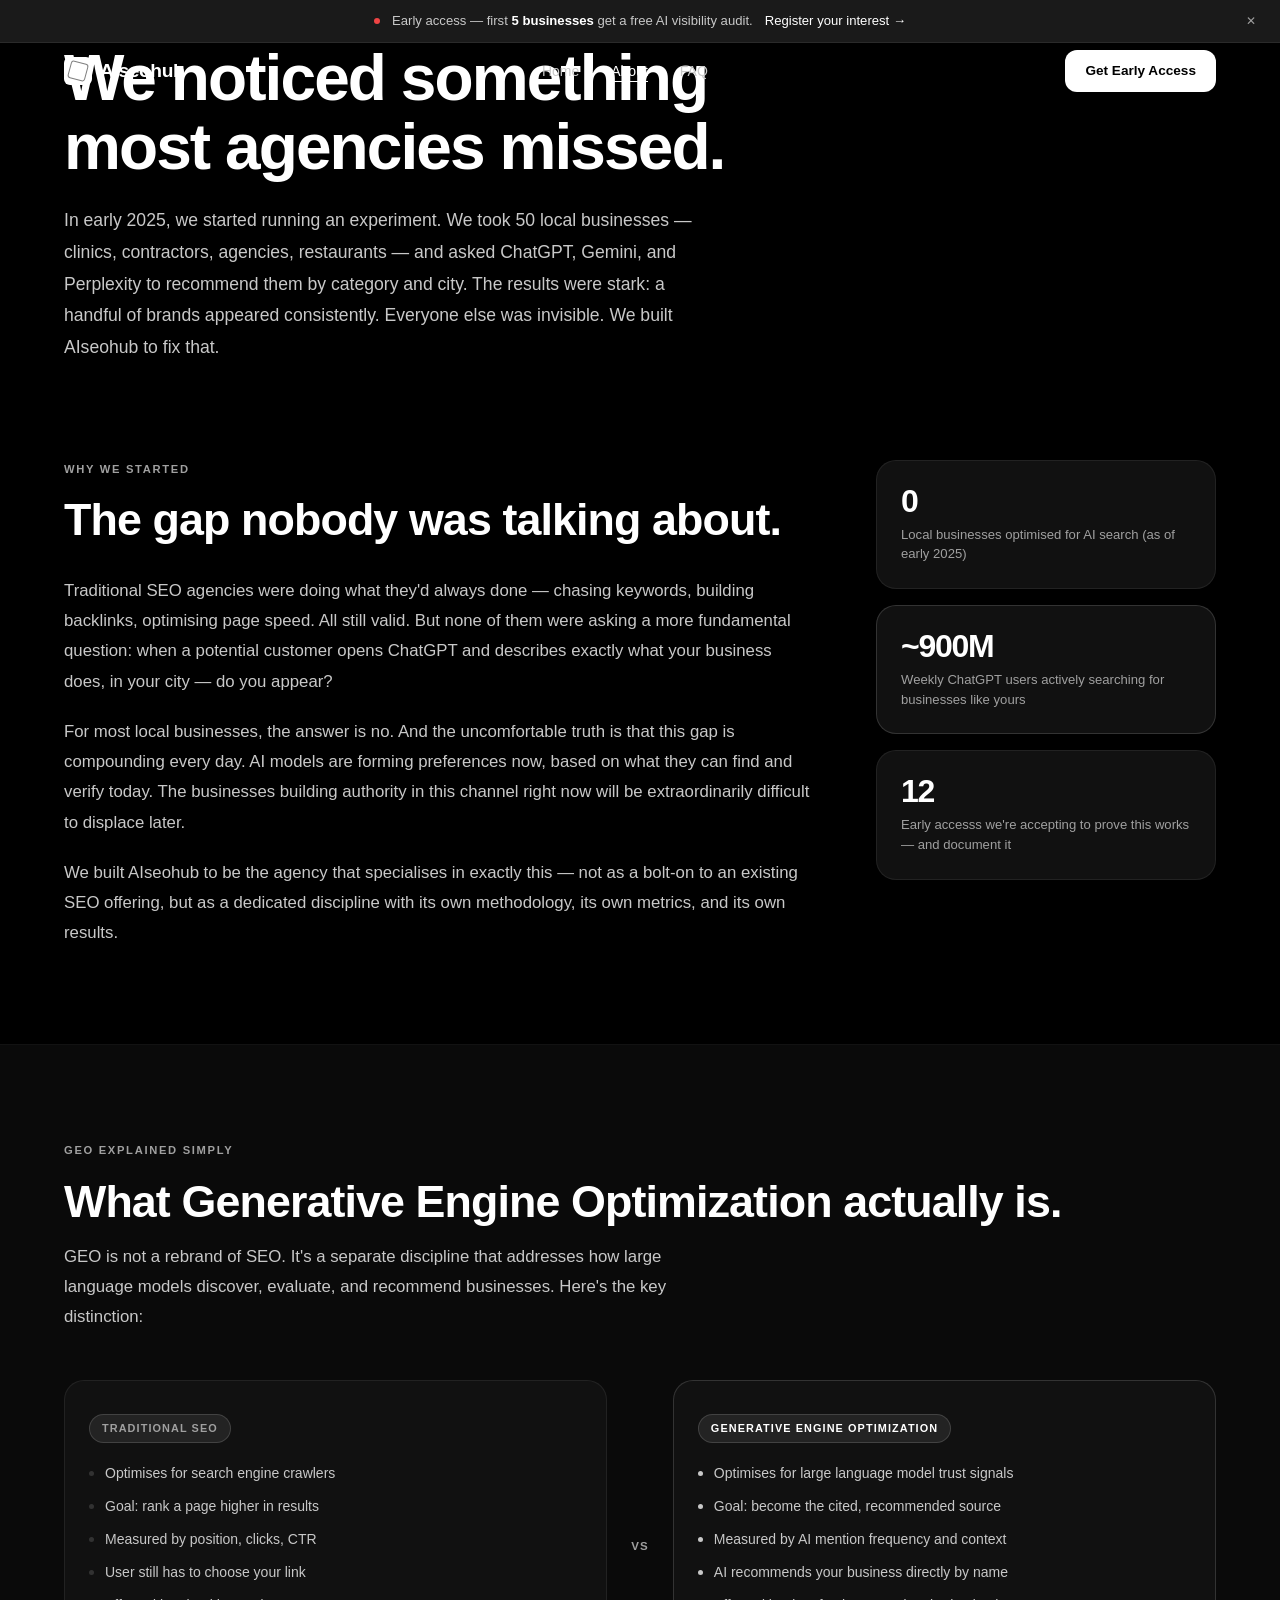
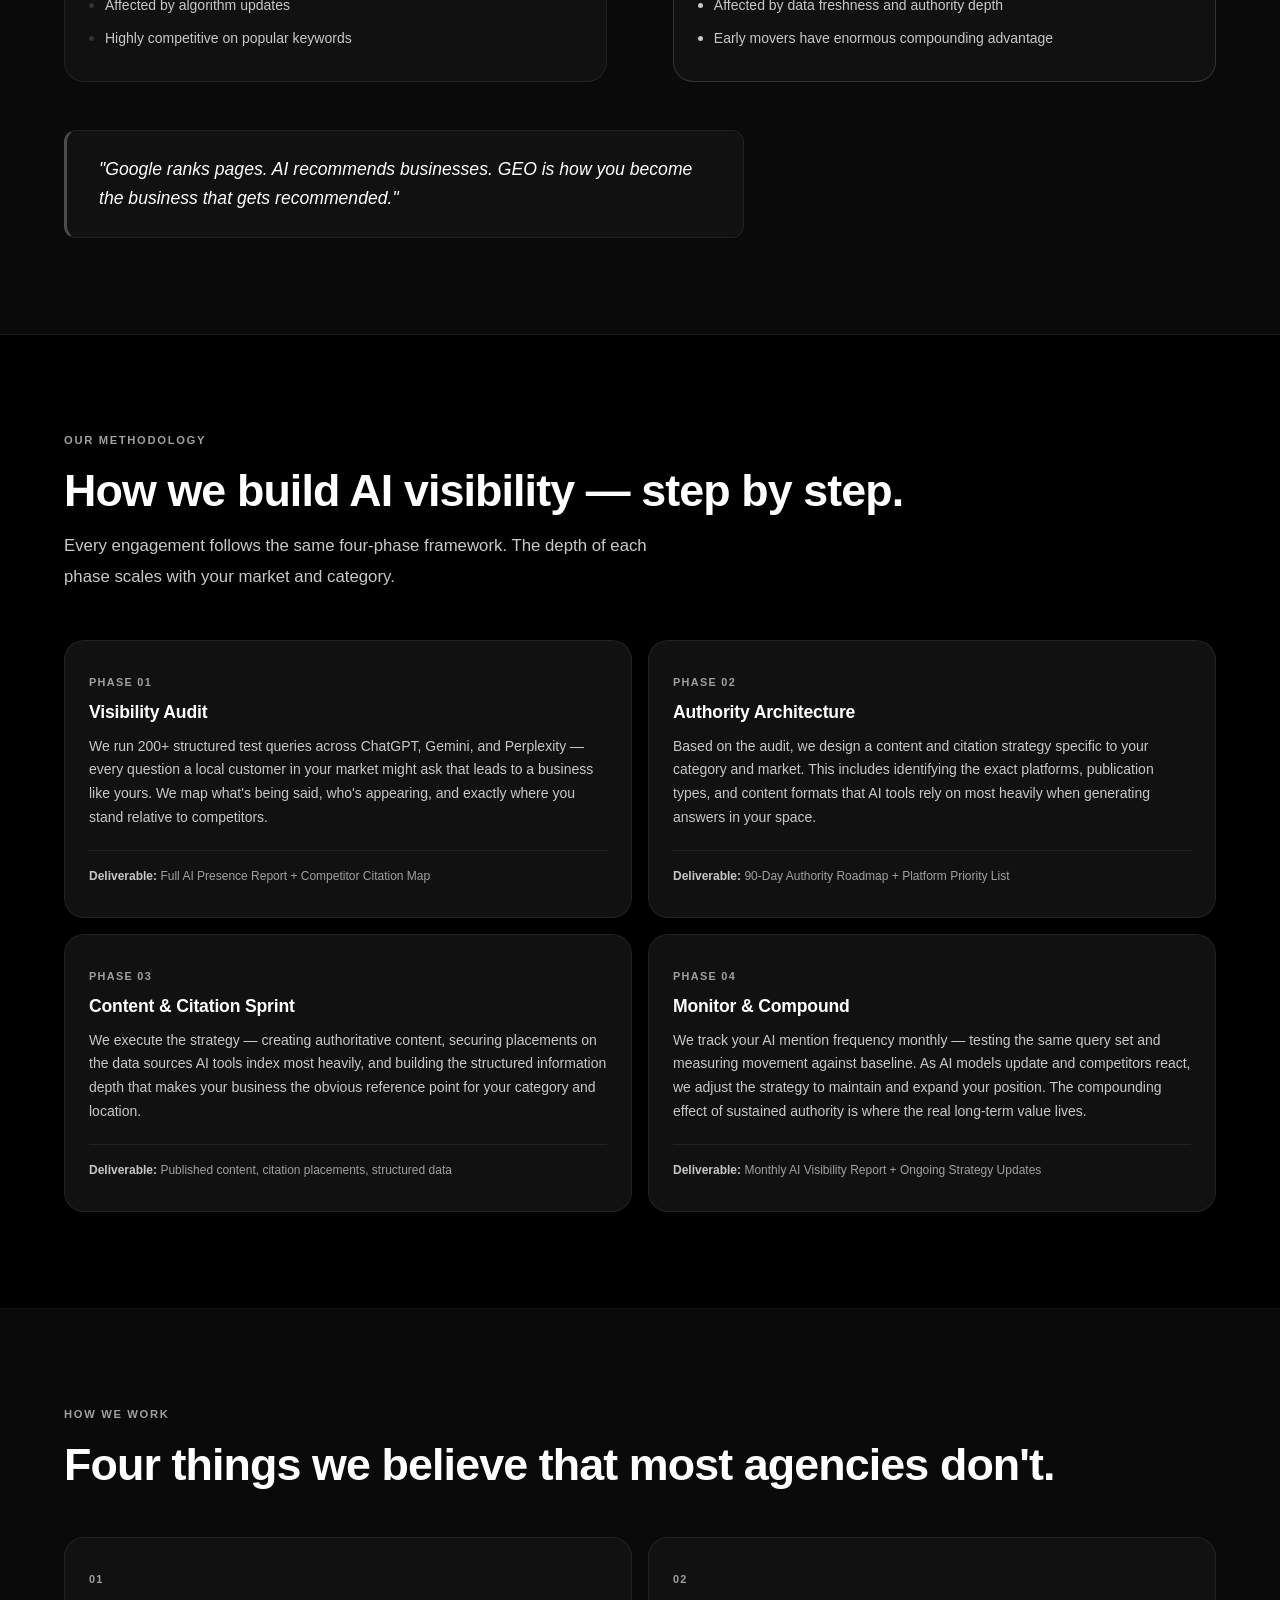
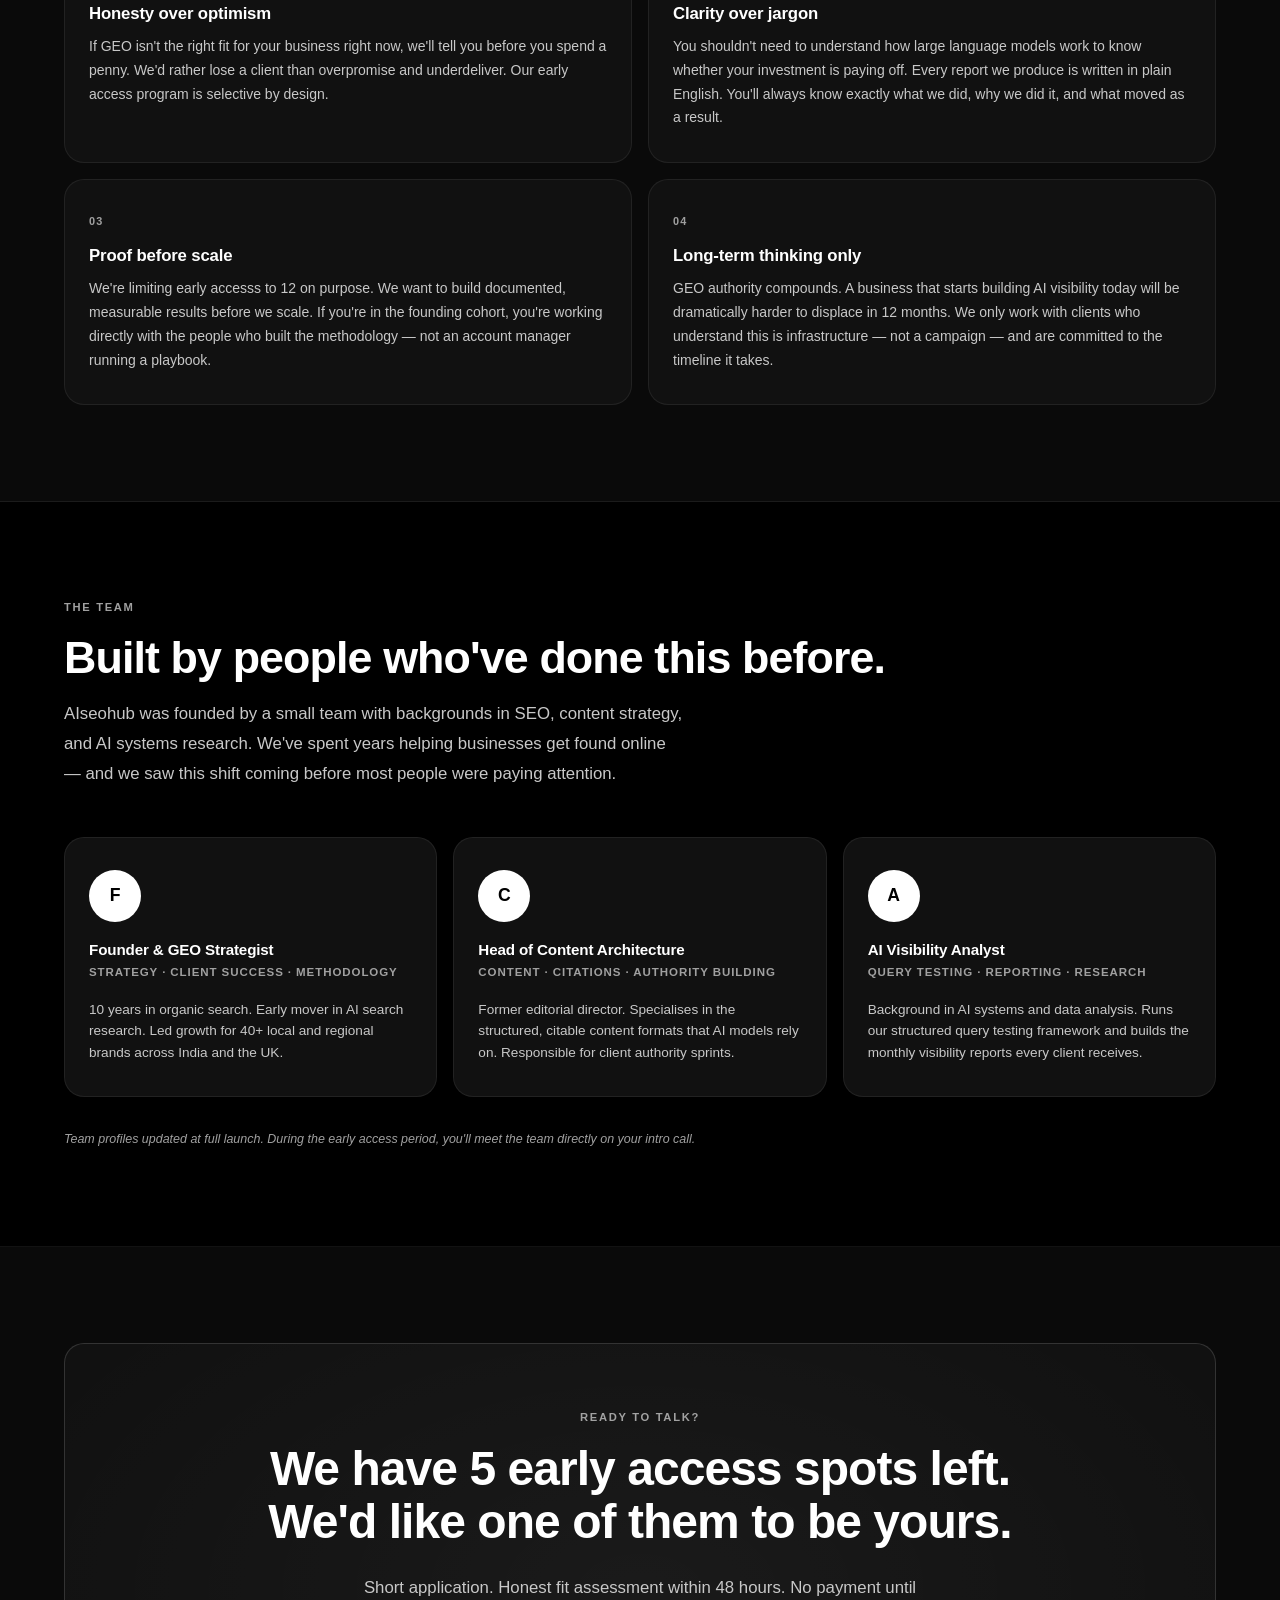
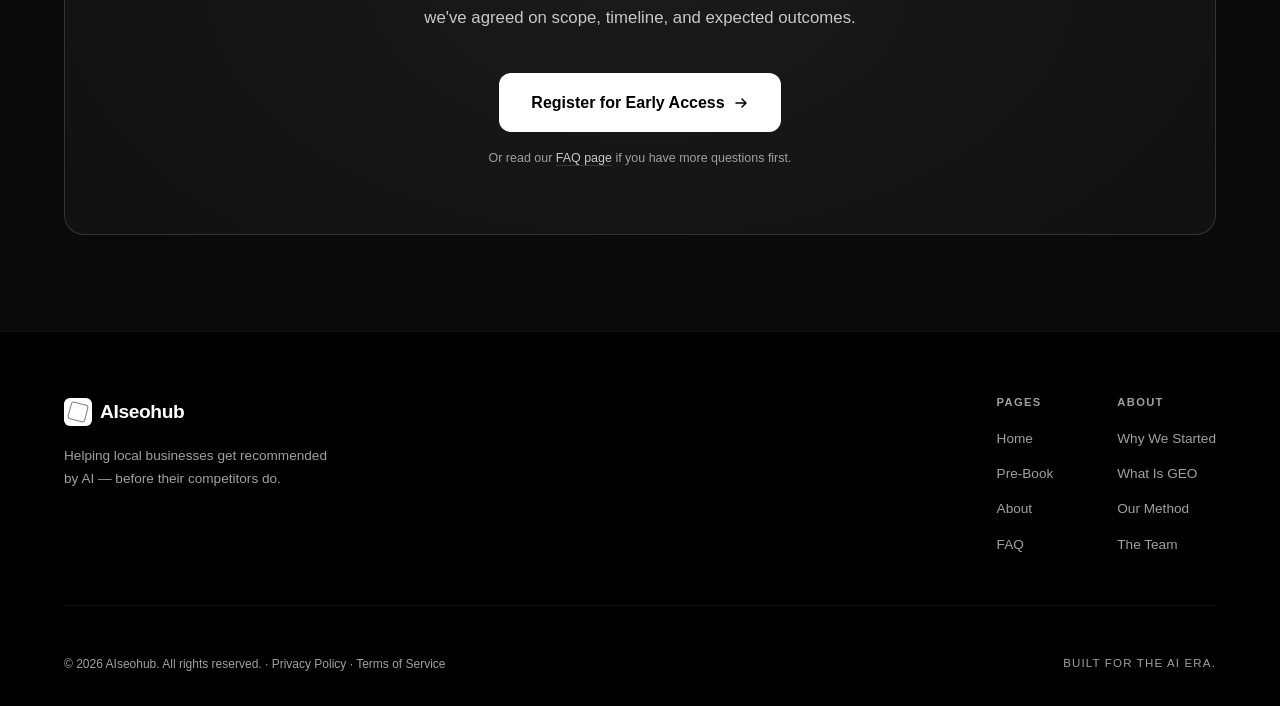
==== commit 3043007b: "Some stuff" ====
--- a/about.html
+++ b/about.html
@@ -35,50 +35,36 @@
 <body>
 
   <!-- ── URGENCY BAR ─────────────────────────── -->
-  <div class="urgency-bar" id="urgencyBar" role="alert" aria-live="polite">
+    <div class="urgency-bar" id="urgencyBar" role="alert" aria-live="polite">
     <div class="urgency-bar__inner">
       <span class="urgency-bar__dot" aria-hidden="true"></span>
-      <span>Early access program — <strong><span id="spotsLeft">5</span> early access spots</strong> available.</span>
-      <a href="prebook.html" class="urgency-bar__link">Reserve yours →</a>
+      <span>Early access — first <strong><span id="spotsLeft">5</span> businesses</strong> get a free AI visibility audit.</span>
+      <a href="prebook.html" class="urgency-bar__link">Register your interest →</a>
     </div>
     <button class="urgency-bar__close" id="closeUrgency" aria-label="Close announcement">✕</button>
   </div>
 
-  <!-- ── HEADER ─────────────────────────────── -->
+  <!-- HEADER -->
   <header class="site-header" id="siteHeader" role="banner">
     <div class="container">
       <a href="index.html" class="header__logo" aria-label="AIseohub home">
         <span class="logo__mark" aria-hidden="true"></span>
         <span class="logo__text">AIseohub</span>
       </a>
-
       <button class="nav__toggle" id="navToggle" aria-expanded="false"
               aria-controls="mainNav" aria-label="Toggle navigation">
         <span></span><span></span><span></span>
       </button>
-
       <nav class="header__nav" id="mainNav" role="navigation" aria-label="Main navigation">
         <ul class="nav__list">
-          <li><a href="index.html#problem"  class="nav__link">The Problem</a></li>
-          <li><a href="index.html#solution" class="nav__link">How It Works</a></li>
-          <li><a href="index.html#offer"    class="nav__link">Founding Program</a></li>
-          <li><a href="faq.html"            class="nav__link">FAQ</a></li>
+          <li><a href="index.html"   class="nav__link">Home</a></li>
+          <li><a href="about.html"   class="nav__link nav__link--active">About</a></li>
+          <li><a href="faq.html"     class="nav__link">FAQ</a></li>
         </ul>
       </nav>
-
-      <a href="prebook.html" class="btn btn--primary header__cta">Claim Early Access</a>
+      <a href="prebook.html" class="btn btn--primary header__cta">Get Early Access</a>
     </div>
   </header>
-
-  <main id="main-content">
-
-    <!-- ── ABOUT HERO ─────────────────────────── -->
-    <section class="about-hero" aria-labelledby="aboutHeroHeading">
-      <div class="about-hero__bg" aria-hidden="true">
-        <div class="hero__grid"></div>
-        <div class="hero__glow hero__glow--1"></div>
-        <div class="hero__glow hero__glow--2"></div>
-      </div>
       <div class="container">
         <div class="about-hero__content">
           <span class="eyebrow reveal">About AIseohub</span>
--- a/styles.css
+++ b/styles.css
@@ -342,6 +342,8 @@
 }
 .nav__link:hover { color: var(--text); }
 .nav__link:hover::after { transform: scaleX(1); }
+.nav__link--active { color: var(--text); }
+.nav__link--active::after { transform: scaleX(1); }
 
 .header__cta { font-size: 0.85rem; padding: 0.6rem 1.25rem; }
 
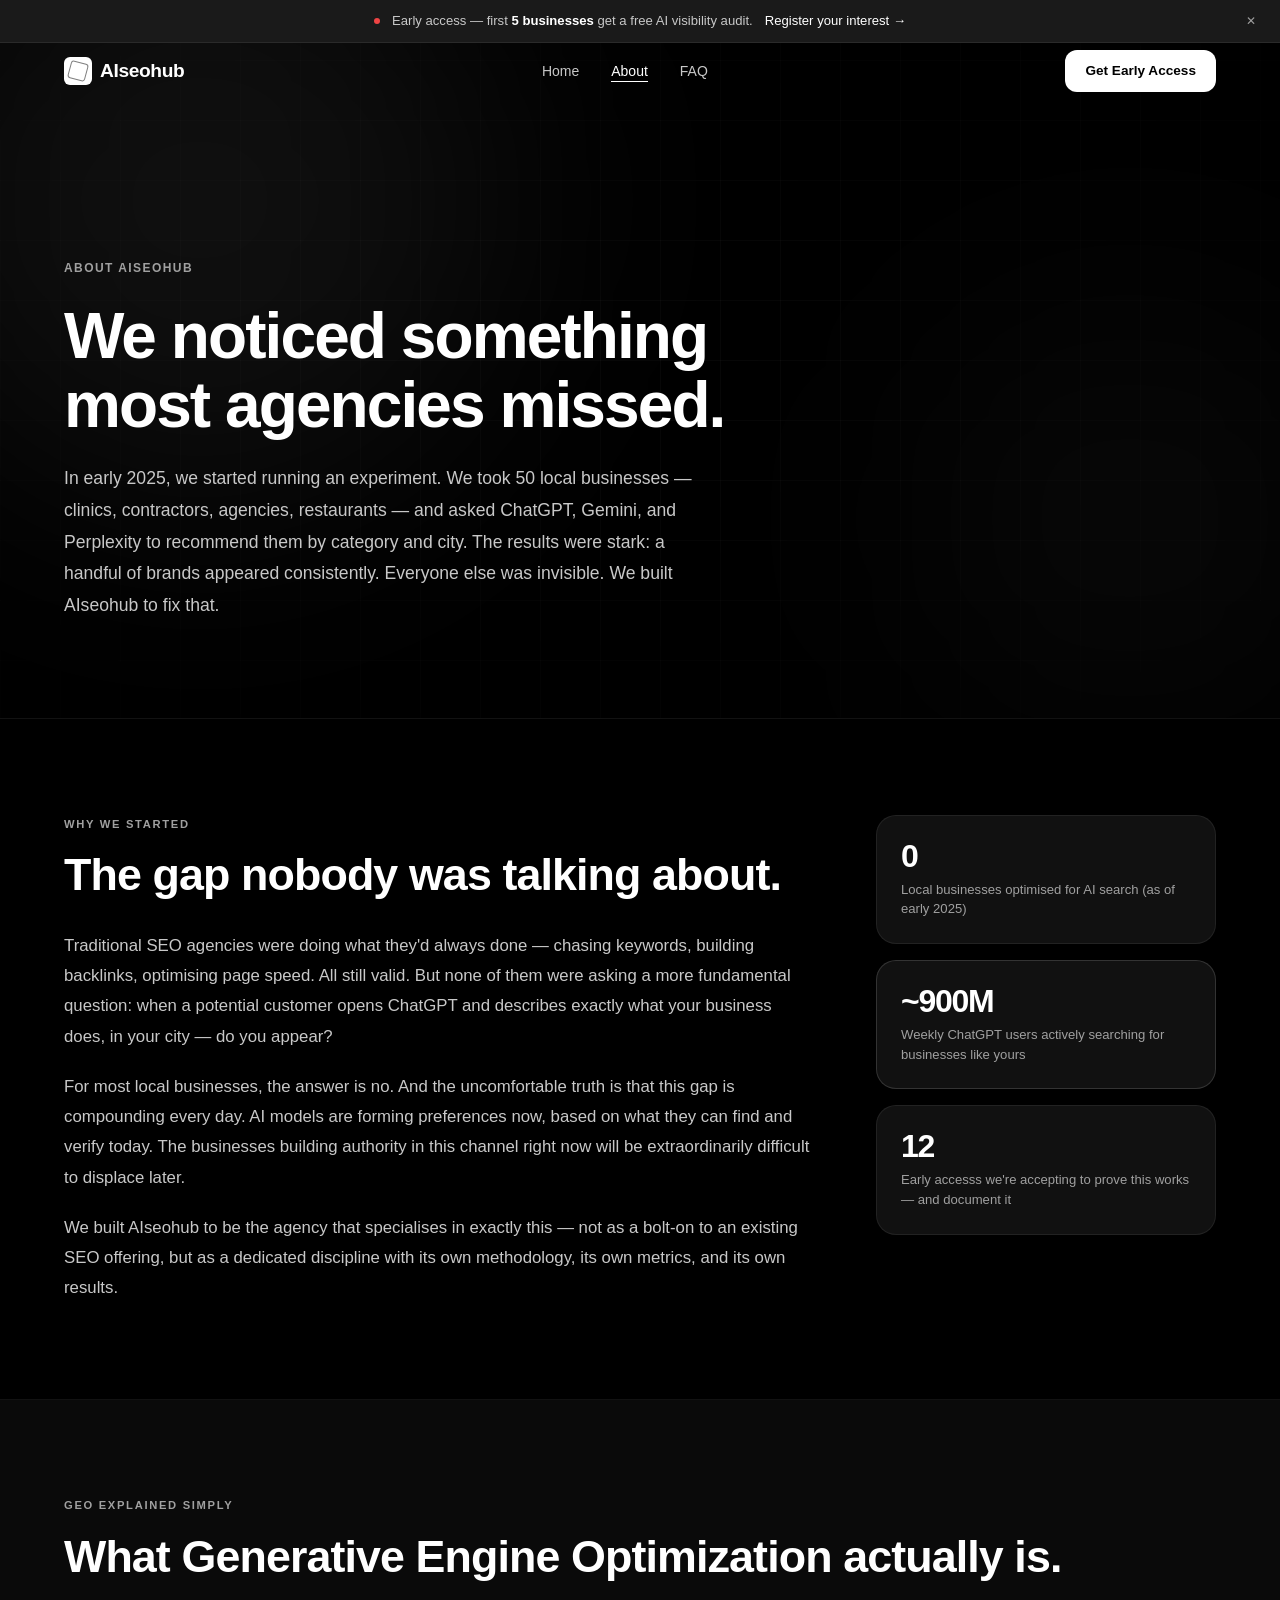
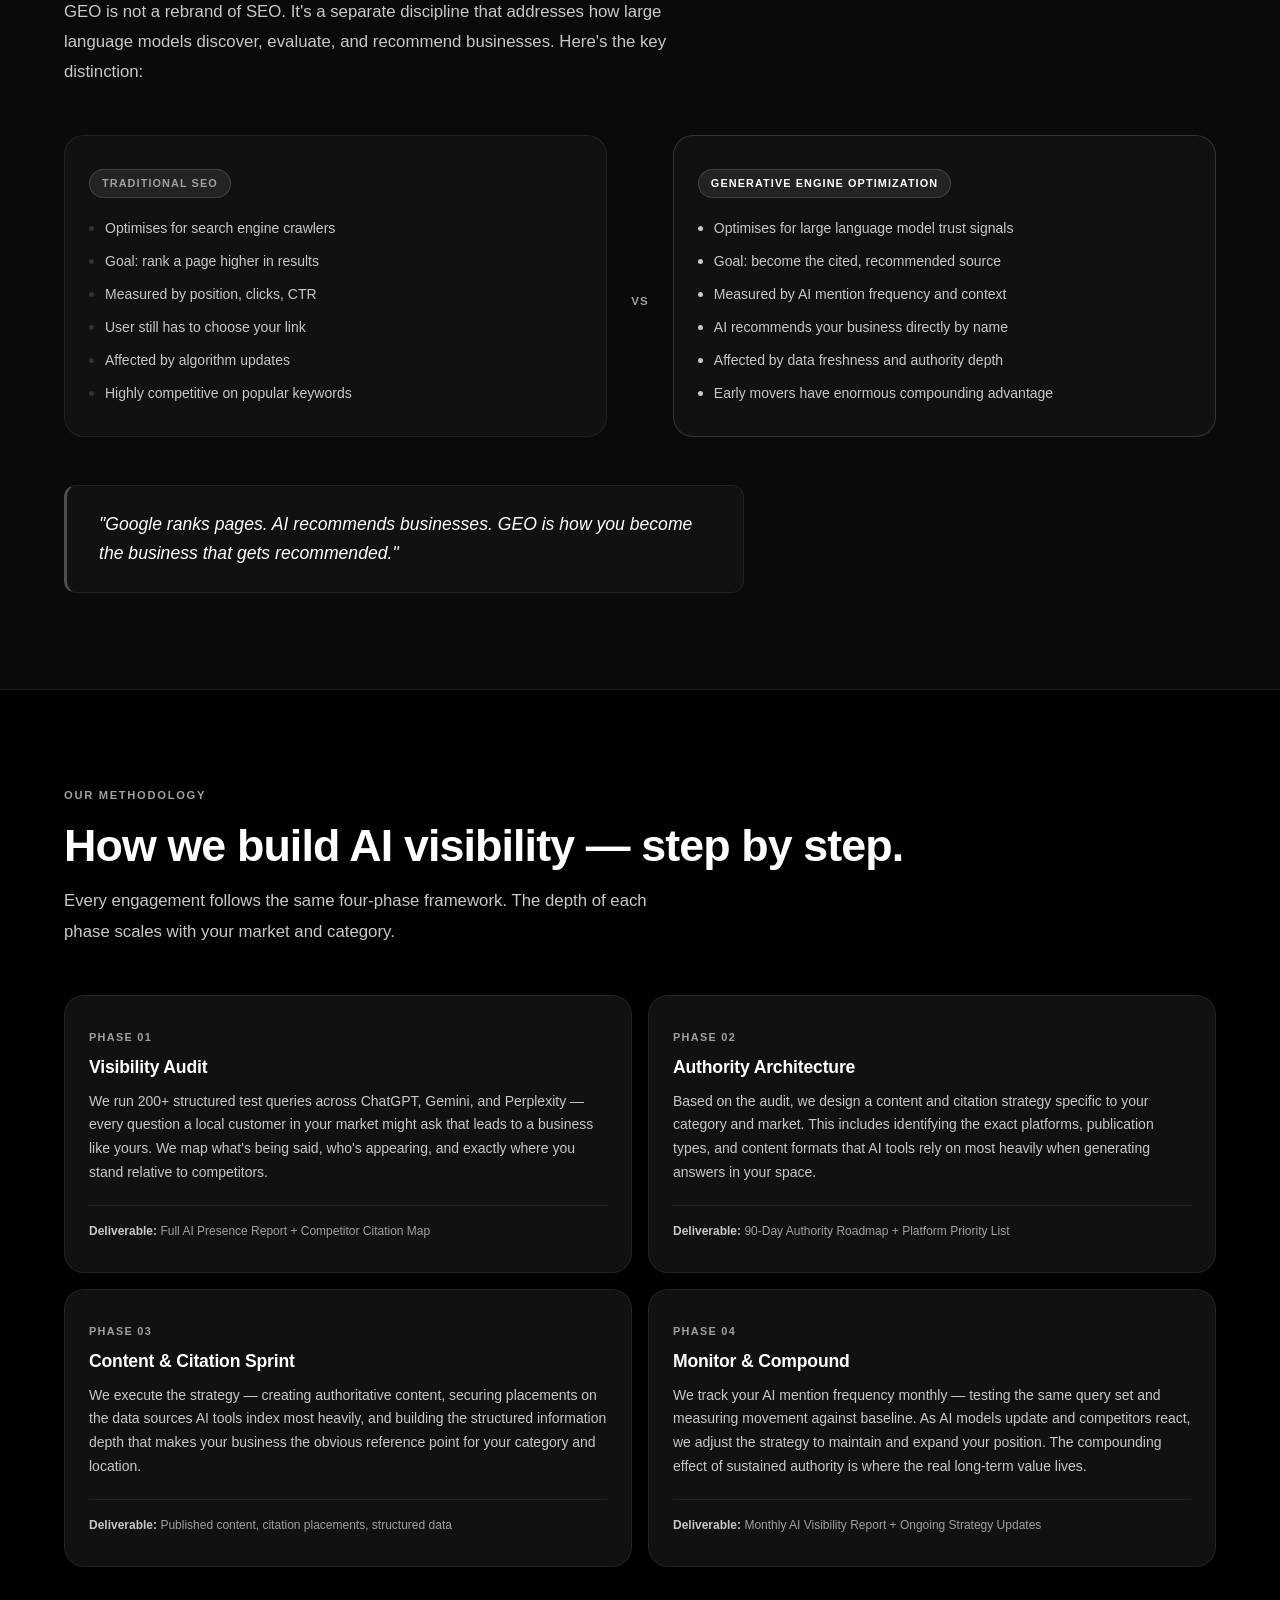
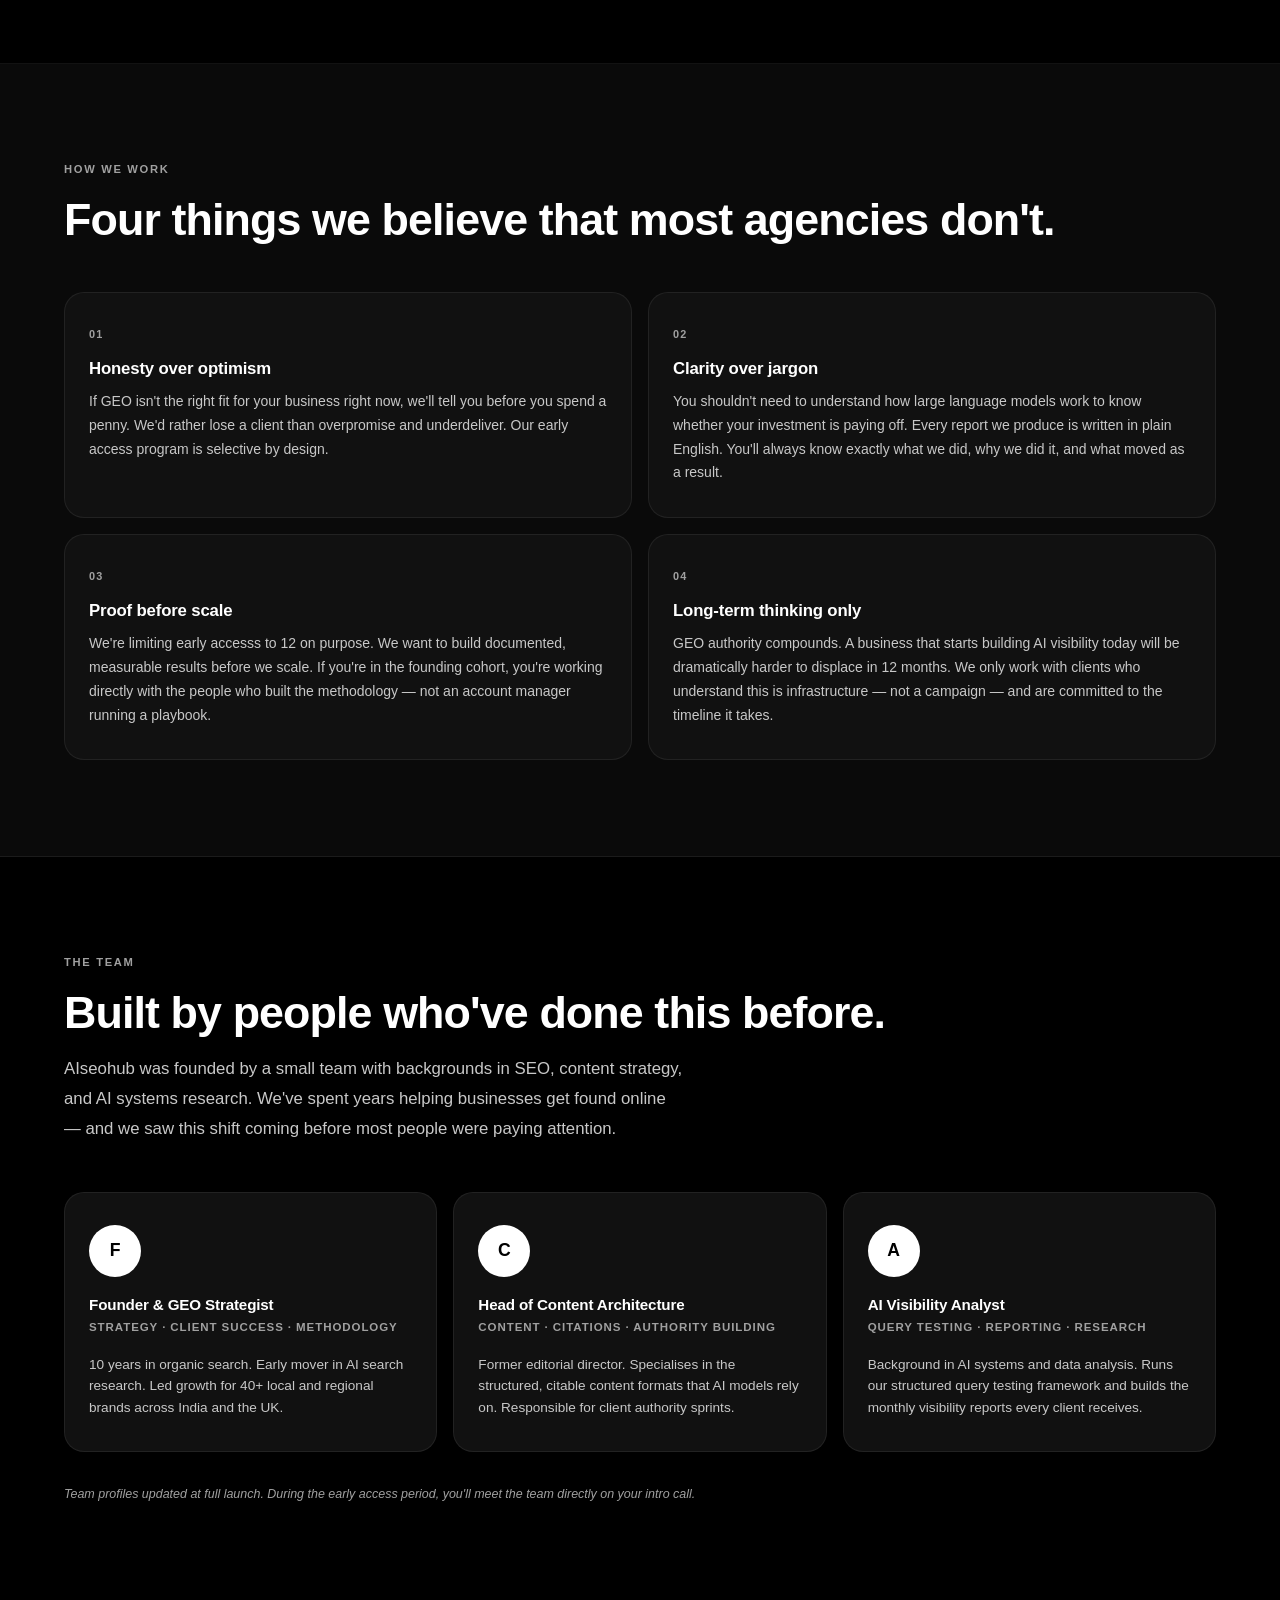
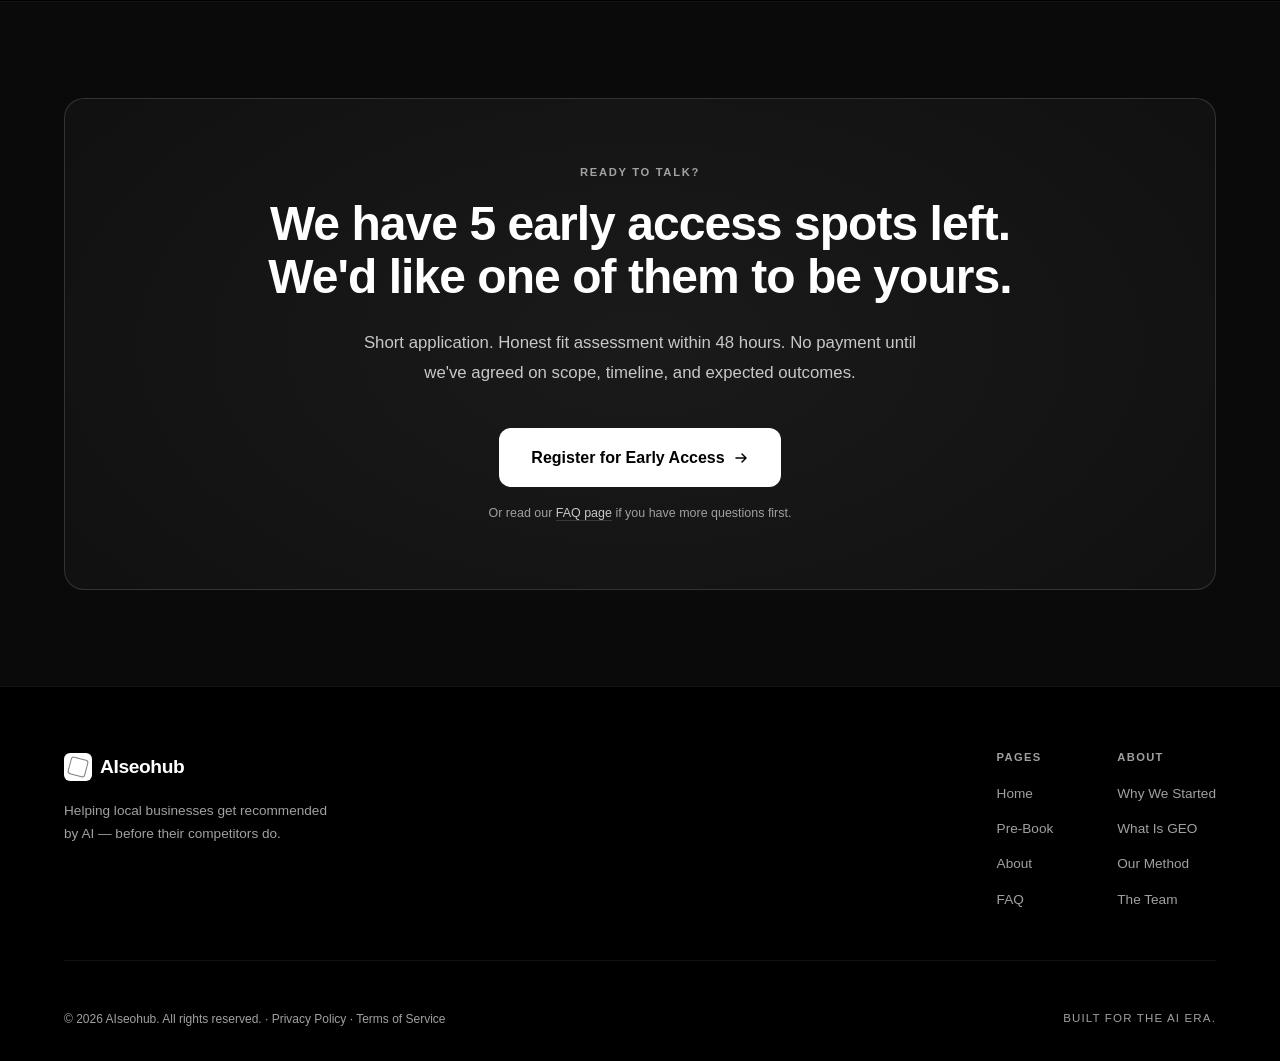
==== commit b224182a: "Design update" ====
--- a/about.html
+++ b/about.html
@@ -65,6 +65,15 @@
       <a href="prebook.html" class="btn btn--primary header__cta">Get Early Access</a>
     </div>
   </header>
+
+  <main id="main-content">
+
+    <section class="about-hero" aria-labelledby="aboutHeroHeading">
+      <div class="about-hero__bg" aria-hidden="true">
+        <div class="hero__grid"></div>
+        <div class="hero__glow hero__glow--1"></div>
+        <div class="hero__glow hero__glow--2"></div>
+      </div>
       <div class="container">
         <div class="about-hero__content">
           <span class="eyebrow reveal">About AIseohub</span>
--- a/styles.css
+++ b/styles.css
@@ -1652,7 +1652,7 @@
 /* ── About Hero ─────────────────────────── */
 .about-hero {
   position: relative;
-  padding: calc(var(--space-32) + 100px) 0 var(--space-24);
+  padding: calc(var(--space-32) + 130px) 0 var(--space-24);
   overflow: hidden;
   border-bottom: 1px solid var(--border);
 }
@@ -2034,7 +2034,7 @@
   .team-grid    { grid-template-columns: repeat(2, 1fr); }
 }
 @media (max-width: 640px) {
-  .about-hero { padding-top: calc(var(--space-24) + 80px); }
+  .about-hero { padding-top: calc(var(--space-24) + 110px); }
   .about-hero__headline { font-size: 2.2rem; }
   .team-grid { grid-template-columns: 1fr; }
 }
@@ -2281,3 +2281,313 @@
 @media (max-width: 480px) {
   .imperva-callout__stat { font-size: 2rem; }
 }
+
+/* ═══════════════════════════════════════════
+   AI DEMO HERO — Chat animation frame
+═══════════════════════════════════════════ */
+.ai-demo {
+  padding: var(--space-24) 0 var(--space-32);
+  position: relative;
+}
+
+/* Hero variant — full-screen with top padding for fixed header */
+.ai-demo--hero {
+  min-height: 100svh;
+  padding-top: calc(var(--space-32) + 80px);
+  padding-bottom: var(--space-20);
+  display: flex;
+  align-items: center;
+}
+
+/* Hero uses a wider container than the rest of the site */
+.ai-demo--hero > .container {
+  max-width: 1440px;
+  padding: 0 var(--space-8);
+}
+
+/* Soft background glow */
+.ai-demo::before {
+  content: '';
+  position: absolute;
+  top: 50%;
+  left: 50%;
+  width: 1100px;
+  height: 700px;
+  transform: translate(-50%, -50%);
+  background: radial-gradient(ellipse at center,
+    rgba(255,255,255,0.022) 0%,
+    transparent 68%);
+  pointer-events: none;
+}
+
+/* ── Two-column hero layout ──────────────── */
+.ai-demo__hero-layout {
+  display: grid;
+  grid-template-columns: 1.2fr 1fr;
+  gap: var(--space-8);
+  align-items: center;
+}
+
+.ai-demo__hero-copy { max-width: 100%; }
+.ai-demo__hero-frame { position: relative; }
+
+.ai-demo__headline {
+  font-size: clamp(2.6rem, 4.8vw, 4.8rem);
+  font-weight: 800;
+  letter-spacing: -0.03em;
+  line-height: 1.06;
+  margin-bottom: var(--space-6);
+}
+
+/* Keeps "a dentist." / "a consultant." from ever breaking across lines */
+.ai-demo__nowrap { white-space: nowrap; }
+
+.ai-demo__sub {
+  font-size: 1.1rem;
+  color: var(--text-2);
+  line-height: 1.8;
+  margin-bottom: var(--space-8);
+  max-width: 640px;
+}
+
+/* ── Frame wrapper — fully opaque ────────── */
+.ai-demo__wrapper {
+  width: 100%;
+  background: var(--surface);
+  border: 1px solid var(--border-2);
+  border-radius: 20px;
+  overflow: hidden;
+  box-shadow: 0 32px 80px rgba(0,0,0,0.6), 0 8px 24px rgba(0,0,0,0.4);
+}
+
+/* ── Browser chrome ──────────────────────── */
+.ai-demo__chrome {
+  display: flex;
+  align-items: center;
+  gap: var(--space-4);
+  padding: 0.75rem var(--space-6);
+  background: var(--surface-2);
+  border-bottom: 1px solid var(--border);
+}
+
+.ai-demo__chrome-dots { display: flex; gap: 6px; flex-shrink: 0; }
+.ai-demo__chrome-dots span { width: 10px; height: 10px; border-radius: 50%; }
+.ai-demo__chrome-dots span:nth-child(1) { background: rgba(255,95,86,0.85); }
+.ai-demo__chrome-dots span:nth-child(2) { background: rgba(255,189,46,0.85); }
+.ai-demo__chrome-dots span:nth-child(3) { background: rgba(40,200,64,0.85); }
+
+.ai-demo__chrome-bar {
+  flex: 1;
+  display: flex;
+  align-items: center;
+  gap: var(--space-2);
+  background: var(--bg);
+  border: 1px solid var(--border-2);
+  border-radius: 6px;
+  padding: 0.3rem 0.8rem;
+  font-size: 0.72rem;
+  color: var(--text-2);
+  font-family: var(--font-body);
+  letter-spacing: 0.01em;
+}
+.ai-demo__chrome-bar svg { opacity: 0.5; flex-shrink: 0; }
+
+/* ── Chat body ───────────────────────────── */
+.ai-demo__chat {
+  padding: var(--space-6) var(--space-6) var(--space-8);
+  background: var(--bg);
+  display: flex;
+  flex-direction: column;
+  gap: var(--space-5);
+  min-height: 580px;
+}
+
+/* ── Message rows ────────────────────────── */
+.ai-demo__msg { display: flex; align-items: flex-start; gap: var(--space-3); }
+.ai-demo__msg--user { flex-direction: row-reverse; }
+
+.ai-demo__avatar {
+  width: 30px; height: 30px;
+  border-radius: 50%;
+  display: flex; align-items: center; justify-content: center;
+  font-size: 0.55rem; font-weight: 800;
+  font-family: var(--font-display);
+  letter-spacing: 0.04em;
+  flex-shrink: 0; margin-top: 2px;
+}
+.ai-demo__avatar--user { background: var(--primary); color: #000; }
+.ai-demo__avatar--ai {
+  background: var(--surface-2);
+  border: 1px solid var(--border-2);
+  color: var(--text-3);
+}
+
+.ai-demo__bubble {
+  background: var(--surface-2);
+  border: 1px solid var(--border-2);
+  border-radius: 18px 4px 18px 18px;
+  padding: 0.7rem 1.1rem;
+  font-size: 0.88rem;
+  color: var(--text);
+  max-width: 100%;
+  line-height: 1.5;
+  min-height: 2.6rem;
+  display: flex; align-items: center;
+}
+
+.ai-demo__caret {
+  display: inline-block;
+  width: 1.5px; height: 0.95em;
+  background: var(--text);
+  margin-left: 2px;
+  vertical-align: text-bottom;
+  animation: caretBlink 0.7s step-end infinite;
+  flex-shrink: 0;
+  transition: opacity 0.15s ease;
+}
+.ai-demo__caret.is-hidden { opacity: 0; animation: none; }
+
+@keyframes caretBlink {
+  0%, 100% { opacity: 1; }
+  50%       { opacity: 0; }
+}
+
+/* ── Thinking dots ───────────────────────── */
+.ai-demo__thinking {
+  display: flex; align-items: center; gap: var(--space-3);
+  opacity: 0; transform: translateY(5px);
+  transition: opacity 0.3s var(--ease-out), transform 0.3s var(--ease-out);
+  pointer-events: none;
+}
+.ai-demo__thinking.is-visible { opacity: 1; transform: translateY(0); }
+
+.ai-demo__dots {
+  display: flex; align-items: center; gap: 5px;
+  padding: 0.6rem 0.9rem;
+  background: var(--surface-2);
+  border: 1px solid var(--border);
+  border-radius: 14px;
+}
+.ai-demo__dots span {
+  width: 6px; height: 6px; border-radius: 50%;
+  background: var(--text-3);
+  animation: dotBounce 1.4s ease-in-out infinite;
+}
+.ai-demo__dots span:nth-child(2) { animation-delay: 0.18s; }
+.ai-demo__dots span:nth-child(3) { animation-delay: 0.36s; }
+
+@keyframes dotBounce {
+  0%, 70%, 100% { transform: translateY(0);   opacity: 0.3; }
+  35%           { transform: translateY(-6px); opacity: 1; }
+}
+
+/* ── AI Response ─────────────────────────── */
+.ai-demo__response {
+  display: flex; align-items: flex-start; gap: var(--space-3);
+  opacity: 0; transform: translateY(8px);
+  transition: opacity 0.45s var(--ease-out), transform 0.45s var(--ease-out);
+  pointer-events: none;
+}
+.ai-demo__response.is-visible { opacity: 1; transform: translateY(0); pointer-events: auto; }
+
+.ai-demo__response-body { flex: 1; min-width: 0; }
+
+.ai-demo__response-intro {
+  font-size: 0.875rem;
+  color: var(--text-2);
+  margin-bottom: var(--space-4);
+  line-height: 1.65;
+  transition: opacity 0.2s ease;
+}
+.ai-demo__response-intro.is-fading { opacity: 0; }
+
+/* ── Results cards ───────────────────────── */
+.ai-demo__results { display: flex; flex-direction: column; gap: 0.6rem; }
+
+.ai-demo__result {
+  display: flex; align-items: center; gap: var(--space-3);
+  padding: 0.75rem var(--space-4);
+  border-radius: var(--radius);
+  border: 1px solid var(--border);
+  background: var(--bg-2);
+  opacity: 0; transform: translateY(12px);
+  transition: opacity 0.4s var(--ease-out), transform 0.4s var(--ease-out);
+  position: relative; overflow: hidden;
+}
+.ai-demo__result.is-shown { opacity: 1; transform: translateY(0); }
+
+.ai-demo__result--blurred .ai-demo__result-content { filter: blur(5px); user-select: none; }
+.ai-demo__result--blurred.is-shown { opacity: 0.5 !important; }
+
+.ai-demo__result--featured {
+  background: var(--surface-2);
+  border-color: var(--border-2);
+}
+.ai-demo__result--featured.is-shown { animation: featuredPulse 3s ease-in-out infinite; }
+
+@keyframes featuredPulse {
+  0%, 100% { box-shadow: none; border-color: var(--border-2); }
+  50%       { box-shadow: 0 0 24px rgba(255,255,255,0.06); border-color: rgba(255,255,255,0.35); }
+}
+
+.ai-demo__result--featured .ai-demo__result-name {
+  font-weight: 700; color: var(--text); font-size: 0.92rem; letter-spacing: -0.01em;
+}
+.ai-demo__result--featured .ai-demo__result-desc { color: var(--text-2); }
+
+.ai-demo__result-rank {
+  font-family: var(--font-display);
+  font-size: 0.68rem; font-weight: 700; color: var(--text-3);
+  width: 18px; flex-shrink: 0; text-align: center;
+}
+.ai-demo__result-rank--star {
+  color: var(--text); font-size: 0.95rem;
+  filter: drop-shadow(0 0 6px rgba(255,255,255,0.7));
+}
+
+.ai-demo__result-content { flex: 1; min-width: 0; }
+
+.ai-demo__result-name {
+  font-size: 0.82rem; font-weight: 600; color: var(--text-2); margin-bottom: 3px;
+  white-space: nowrap; overflow: hidden; text-overflow: ellipsis;
+}
+.ai-demo__result-desc {
+  font-size: 0.72rem; color: var(--text-3); line-height: 1.4;
+  white-space: nowrap; overflow: hidden; text-overflow: ellipsis;
+}
+
+.ai-demo__result-pill {
+  font-size: 0.62rem; font-weight: 700; letter-spacing: 0.09em; text-transform: uppercase;
+  background: var(--surface); border: 1px solid var(--border-2);
+  color: var(--text); padding: 0.2rem 0.6rem; border-radius: 20px;
+  flex-shrink: 0; white-space: nowrap;
+}
+
+/* ── Secondary hero (original hero moved down) ── */
+.hero--secondary {
+  padding: var(--space-20) 0;
+  border-top: 1px solid var(--border);
+  border-bottom: 1px solid var(--border);
+}
+.hero--secondary .hero__content { max-width: 700px; }
+.hero--secondary .hero__headline { font-size: clamp(1.8rem, 3.5vw, 2.8rem); }
+
+/* ── Responsive ──────────────────────────── */
+@media (max-width: 1100px) {
+  .ai-demo__hero-layout { grid-template-columns: 1fr; gap: var(--space-12); }
+  .ai-demo--hero {
+    min-height: auto;
+    padding-top: calc(var(--space-24) + 80px);
+    padding-bottom: var(--space-16);
+  }
+  .ai-demo--hero > .container { padding: 0 var(--space-6); }
+  .ai-demo__hero-copy { max-width: 100%; }
+}
+
+@media (max-width: 768px) {
+  .ai-demo__wrapper { border-radius: 14px; }
+  .ai-demo__chat { padding: var(--space-5); min-height: 320px; }
+  .ai-demo__bubble { font-size: 0.84rem; }
+  .ai-demo__result-pill { display: none; }
+  .ai-demo__response-intro { font-size: 0.82rem; }
+}
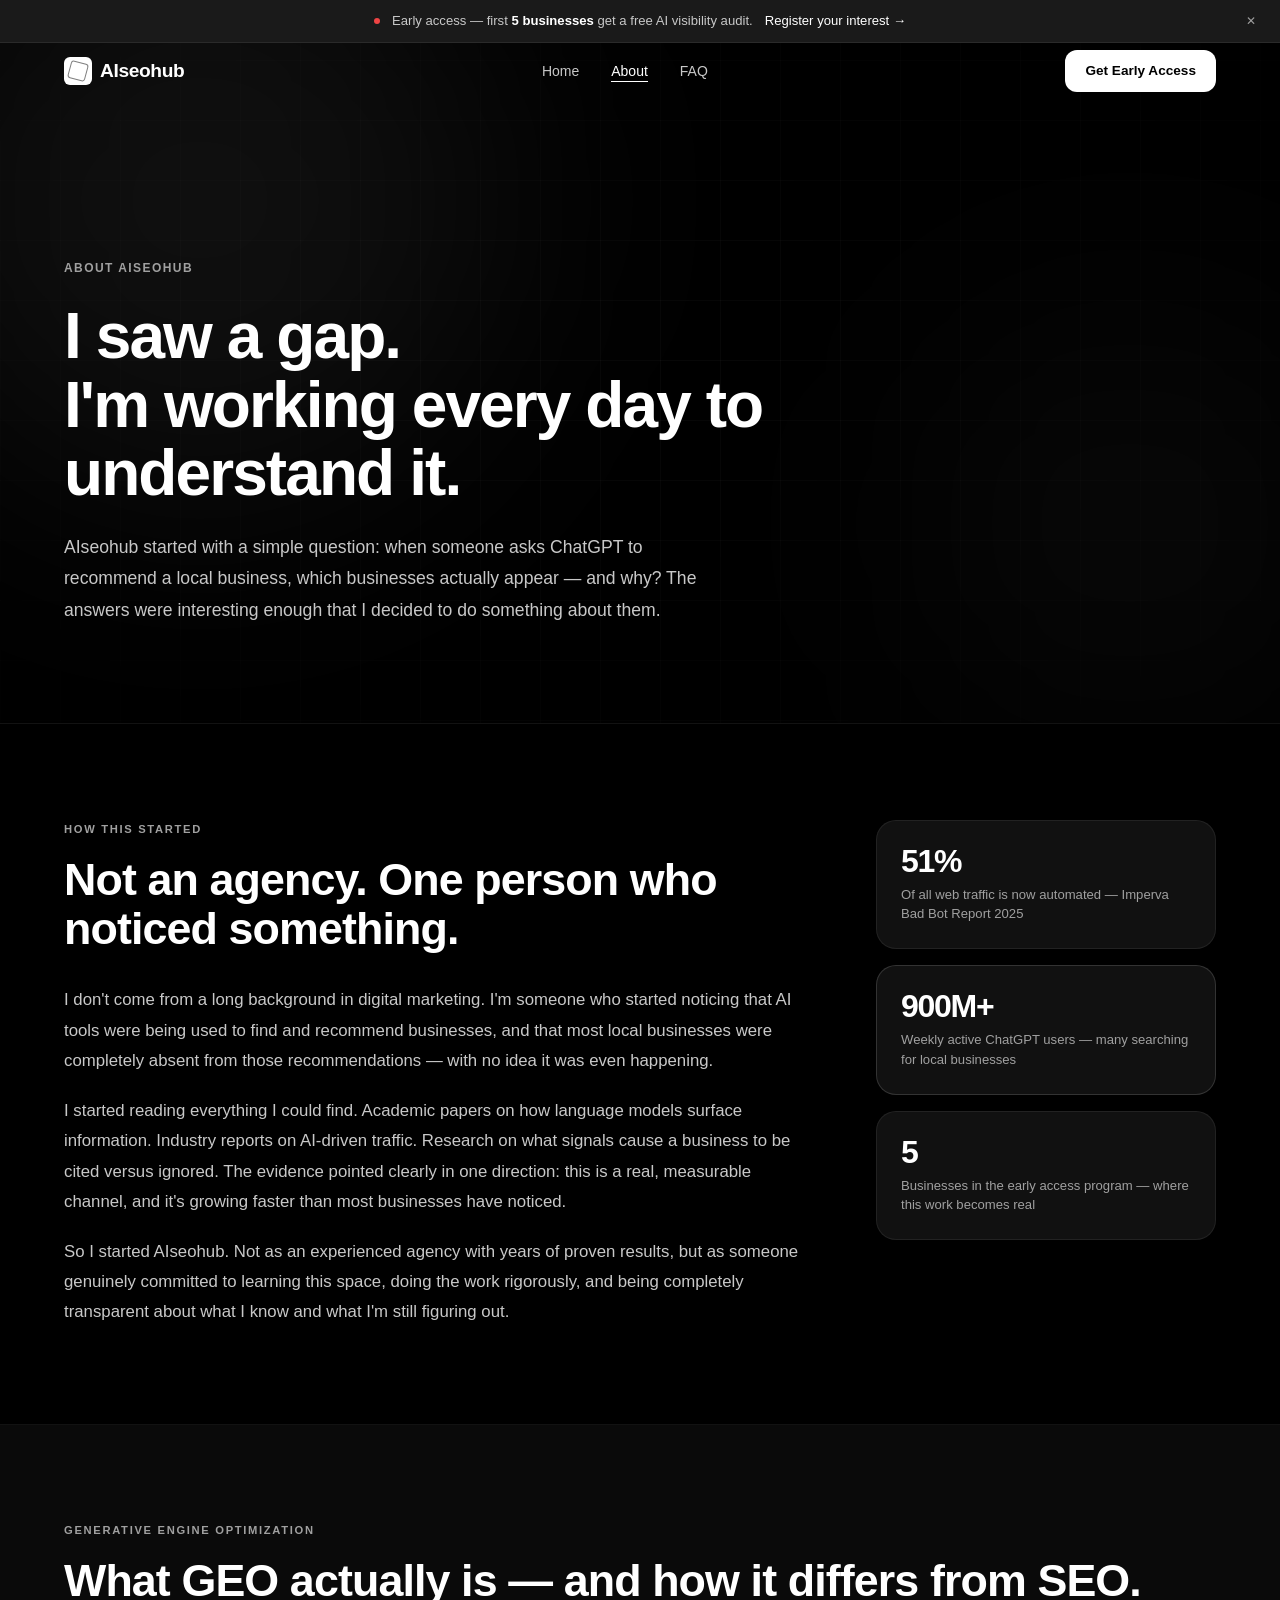
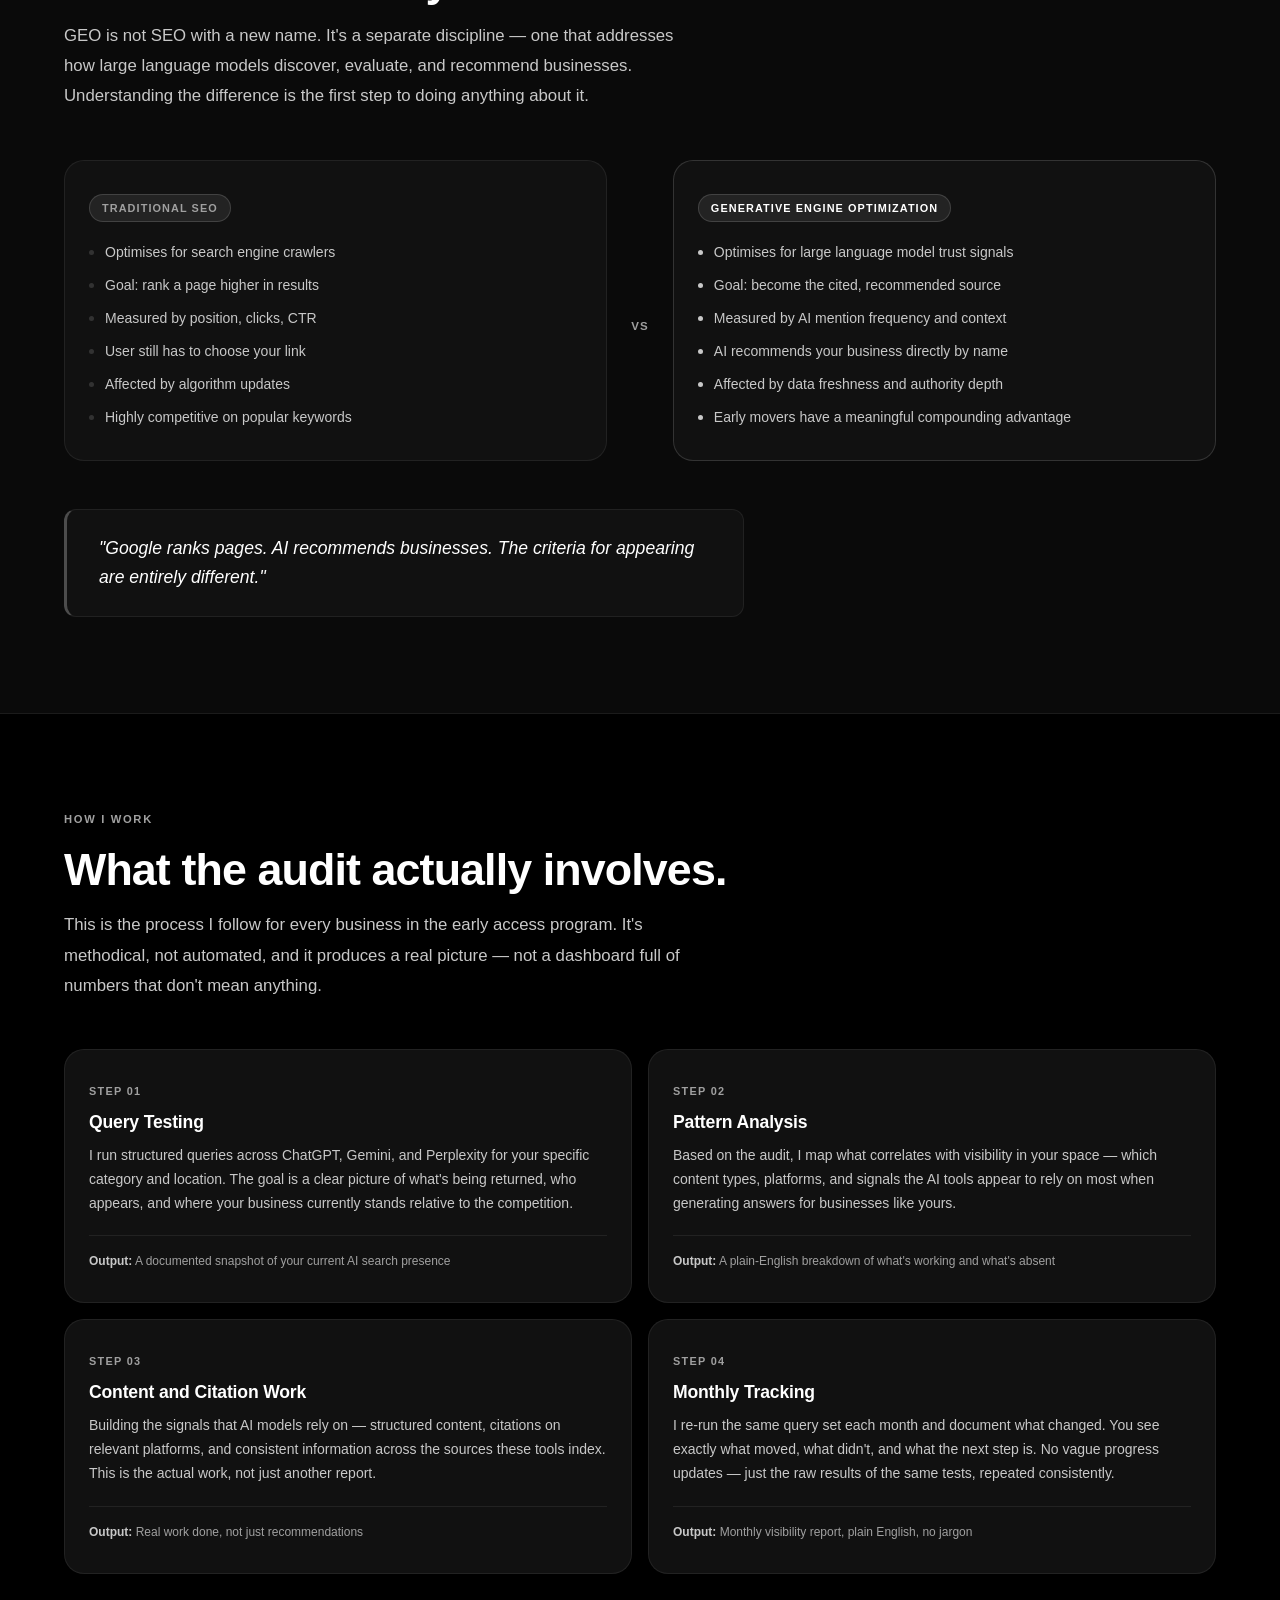
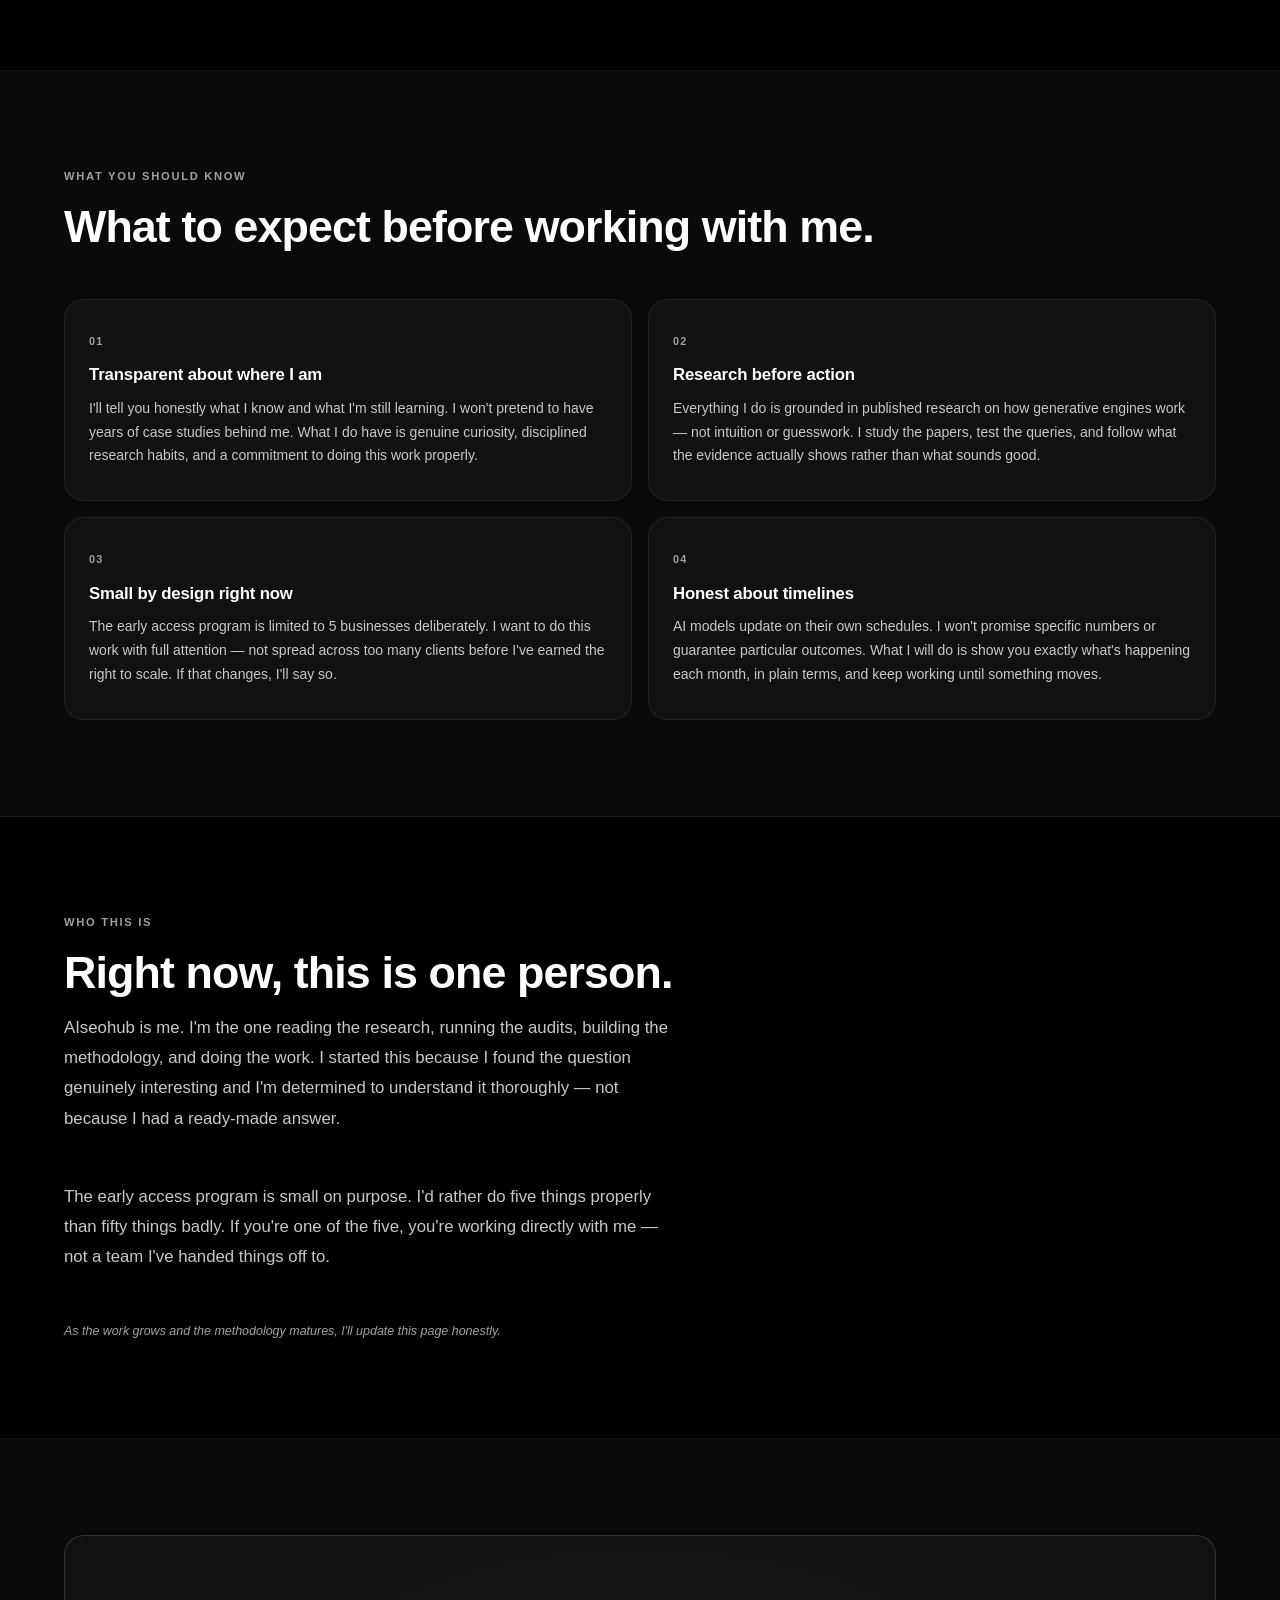
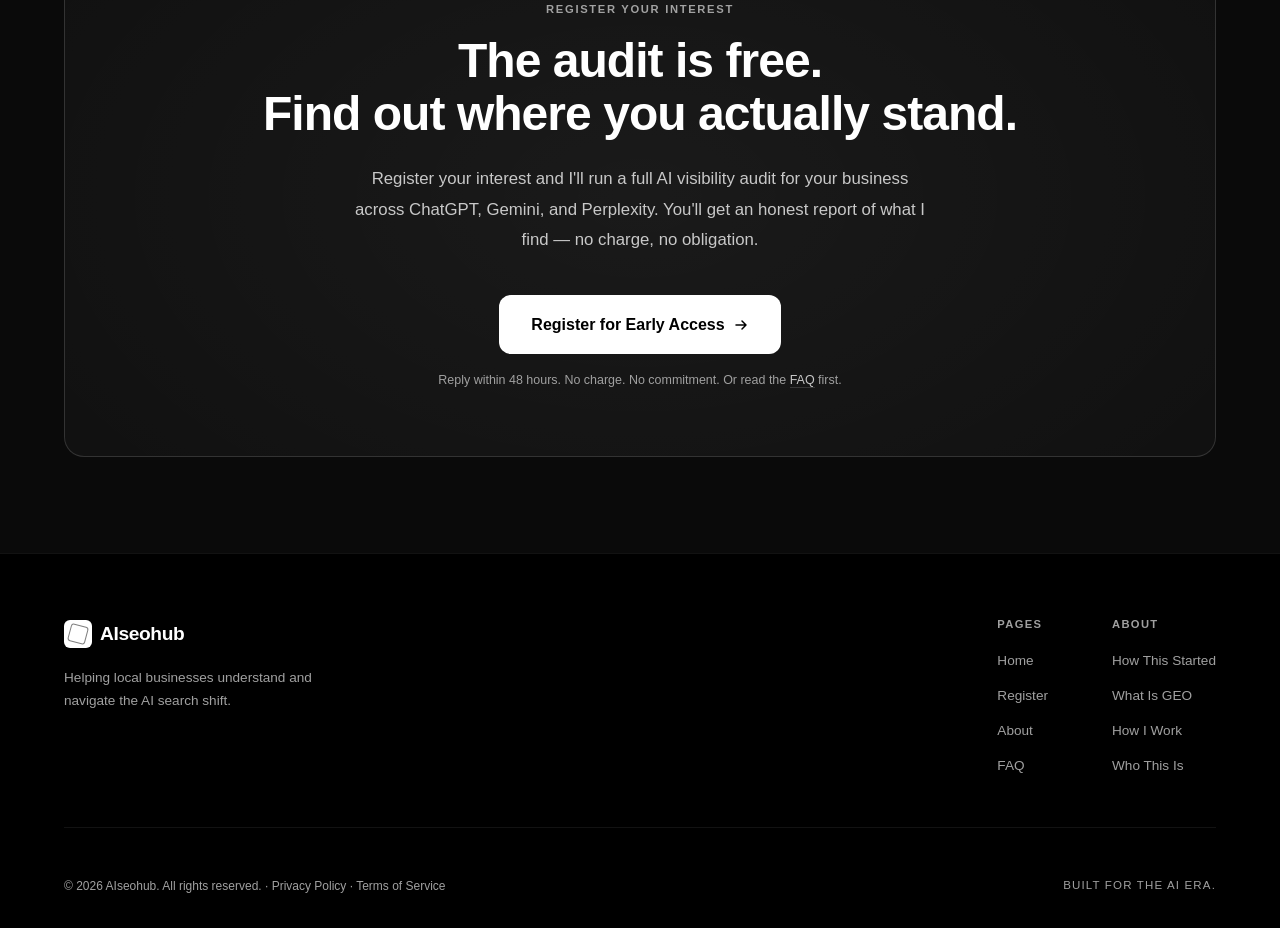
==== commit 2f96cedb: "Added new about" ====
--- a/about.html
+++ b/about.html
@@ -3,15 +3,14 @@
 <head>
   <meta charset="UTF-8" />
   <meta name="viewport" content="width=device-width, initial-scale=1.0" />
-  <title>About AIseohub — Why We Built the First GEO Agency for Local Businesses</title>
-  <meta name="description" content="AIseohub was built to solve a specific problem: local businesses are invisible in AI search, and nobody is fixing it. Here's who we are, why we started, and how we work." />
+  <title>About AIseohub — What Is GEO and Why It Matters for Local Businesses</title>
+  <meta name="description" content="AIseohub is one person learning Generative Engine Optimization seriously and doing the work properly. Here's what GEO is, why it matters, and how this started." />
   <meta name="robots" content="index, follow" />
   <link rel="canonical" href="https://aiseohub.in/about.html" />
-
   <meta property="og:type"        content="website" />
   <meta property="og:url"         content="https://aiseohub.in/about.html" />
-  <meta property="og:title"       content="About AIseohub — Why We Built the First GEO Agency for Local Businesses" />
-  <meta property="og:description" content="The AI search revolution is here. Most local businesses are invisible in it. We're fixing that." />
+  <meta property="og:title"       content="About AIseohub — What Is GEO and Why It Matters for Local Businesses" />
+  <meta property="og:description" content="What is Generative Engine Optimization and why does it matter for local businesses? Here is how AIseohub started and how the work gets done." />
 
   <script type="application/ld+json">
   {
@@ -19,23 +18,21 @@
     "@type": "AboutPage",
     "name": "About AIseohub",
     "url": "https://aiseohub.in/about.html",
-    "description": "AIseohub is a Generative Engine Optimization agency helping local businesses get recommended by ChatGPT, Gemini, and Perplexity.",
+    "description": "AIseohub is a Generative Engine Optimization project helping local businesses understand and improve their visibility in AI-driven search tools like ChatGPT, Gemini, and Perplexity.",
     "mainEntity": {
       "@type": "Organization",
       "name": "AIseohub",
       "foundingDate": "2025",
-      "description": "The first GEO agency built specifically for local and regional businesses."
+      "description": "A GEO-focused project built by someone learning the discipline seriously and doing the work with full attention."
     }
   }
   </script>
 
   <link rel="stylesheet" href="styles.css" />
 </head>
-
 <body>
 
-  <!-- ── URGENCY BAR ─────────────────────────── -->
-    <div class="urgency-bar" id="urgencyBar" role="alert" aria-live="polite">
+  <div class="urgency-bar" id="urgencyBar" role="alert" aria-live="polite">
     <div class="urgency-bar__inner">
       <span class="urgency-bar__dot" aria-hidden="true"></span>
       <span>Early access — first <strong><span id="spotsLeft">5</span> businesses</strong> get a free AI visibility audit.</span>
@@ -44,7 +41,6 @@
     <button class="urgency-bar__close" id="closeUrgency" aria-label="Close announcement">✕</button>
   </div>
 
-  <!-- HEADER -->
   <header class="site-header" id="siteHeader" role="banner">
     <div class="container">
       <a href="index.html" class="header__logo" aria-label="AIseohub home">
@@ -68,6 +64,7 @@
 
   <main id="main-content">
 
+    <!-- HERO -->
     <section class="about-hero" aria-labelledby="aboutHeroHeading">
       <div class="about-hero__bg" aria-hidden="true">
         <div class="hero__grid"></div>
@@ -78,47 +75,45 @@
         <div class="about-hero__content">
           <span class="eyebrow reveal">About AIseohub</span>
           <h1 class="about-hero__headline reveal reveal--delay-1" id="aboutHeroHeading">
-            We noticed something<br/>most agencies missed.
+            I saw a gap.<br/>I'm working every day to understand it.
           </h1>
           <p class="about-hero__sub reveal reveal--delay-2">
-            In early 2025, we started running an experiment. We took 50 local businesses —
-            clinics, contractors, agencies, restaurants — and asked ChatGPT, Gemini,
-            and Perplexity to recommend them by category and city.
-            The results were stark: a handful of brands appeared consistently.
-            Everyone else was invisible. We built AIseohub to fix that.
+            AIseohub started with a simple question: when someone asks ChatGPT to recommend
+            a local business, which businesses actually appear — and why? The answers were
+            interesting enough that I decided to do something about them.
           </p>
         </div>
       </div>
     </section>
 
-    <!-- ── ORIGIN ─────────────────────────────── -->
+    <!-- HOW THIS STARTED -->
     <section class="about-origin" id="origin" aria-labelledby="originHeading">
       <div class="container">
         <div class="about-origin__layout">
           <div class="about-origin__text">
-            <span class="section-label reveal">Why We Started</span>
+            <span class="section-label reveal">How This Started</span>
             <h2 class="about-origin__headline reveal reveal--delay-1" id="originHeading">
-              The gap nobody was talking about.
+              Not an agency. One person who noticed something.
             </h2>
             <div class="about-origin__body reveal reveal--delay-2">
               <p>
-                Traditional SEO agencies were doing what they'd always done — chasing
-                keywords, building backlinks, optimising page speed. All still valid.
-                But none of them were asking a more fundamental question: when a potential
-                customer opens ChatGPT and describes exactly what your business does,
-                in your city — do you appear?
+                I don't come from a long background in digital marketing. I'm someone who
+                started noticing that AI tools were being used to find and recommend businesses,
+                and that most local businesses were completely absent from those recommendations
+                — with no idea it was even happening.
               </p>
               <p>
-                For most local businesses, the answer is no. And the uncomfortable truth
-                is that this gap is compounding every day. AI models are forming
-                preferences now, based on what they can find and verify today.
-                The businesses building authority in this channel right now will be
-                extraordinarily difficult to displace later.
+                I started reading everything I could find. Academic papers on how language
+                models surface information. Industry reports on AI-driven traffic. Research on
+                what signals cause a business to be cited versus ignored. The evidence pointed
+                clearly in one direction: this is a real, measurable channel, and it's growing
+                faster than most businesses have noticed.
               </p>
               <p>
-                We built AIseohub to be the agency that specialises in exactly this — not
-                as a bolt-on to an existing SEO offering, but as a dedicated discipline
-                with its own methodology, its own metrics, and its own results.
+                So I started AIseohub. Not as an experienced agency with years of proven
+                results, but as someone genuinely committed to learning this space, doing the
+                work rigorously, and being completely transparent about what I know and what
+                I'm still figuring out.
               </p>
             </div>
           </div>
@@ -126,16 +121,22 @@
           <div class="about-origin__aside reveal reveal--delay-2">
             <div class="about-stat-stack">
               <div class="about-stat">
-                <div class="about-stat__num">0</div>
-                <div class="about-stat__label">Local businesses optimised for AI search (as of early 2025)</div>
+                <a href="https://www.imperva.com/blog/bad-bot-report/" target="_blank"
+                   rel="noopener noreferrer" class="about-stat__link">
+                  <div class="about-stat__num">51%</div>
+                  <div class="about-stat__label">Of all web traffic is now automated — Imperva Bad Bot Report 2025</div>
+                </a>
               </div>
               <div class="about-stat about-stat--accent">
-                <div class="about-stat__num">~900M</div>
-                <div class="about-stat__label">Weekly ChatGPT users actively searching for businesses like yours</div>
+                <a href="https://searchengineland.com/chatgpt-900-million-weekly-active-users-470492"
+                   target="_blank" rel="noopener noreferrer" class="about-stat__link">
+                  <div class="about-stat__num">900M+</div>
+                  <div class="about-stat__label">Weekly active ChatGPT users — many searching for local businesses</div>
+                </a>
               </div>
               <div class="about-stat">
-                <div class="about-stat__num">12</div>
-                <div class="about-stat__label">Early accesss we're accepting to prove this works — and document it</div>
+                <div class="about-stat__num">5</div>
+                <div class="about-stat__label">Businesses in the early access program — where this work becomes real</div>
               </div>
             </div>
           </div>
@@ -143,17 +144,17 @@
       </div>
     </section>
 
-    <!-- ── WHAT IS GEO ─────────────────────────── -->
+    <!-- WHAT IS GEO -->
     <section class="about-geo" id="what-is-geo" aria-labelledby="geoHeading">
       <div class="container">
-        <span class="section-label reveal">GEO Explained Simply</span>
+        <span class="section-label reveal">Generative Engine Optimization</span>
         <h2 class="about-geo__headline reveal reveal--delay-1" id="geoHeading">
-          What Generative Engine Optimization actually is.
+          What GEO actually is — and how it differs from SEO.
         </h2>
         <p class="about-geo__intro reveal reveal--delay-2">
-          GEO is not a rebrand of SEO. It's a separate discipline that addresses
+          GEO is not SEO with a new name. It's a separate discipline — one that addresses
           how large language models discover, evaluate, and recommend businesses.
-          Here's the key distinction:
+          Understanding the difference is the first step to doing anything about it.
         </p>
 
         <div class="geo-compare reveal reveal--delay-2">
@@ -177,225 +178,179 @@
               <li>Measured by AI mention frequency and context</li>
               <li>AI recommends your business directly by name</li>
               <li>Affected by data freshness and authority depth</li>
-              <li>Early movers have enormous compounding advantage</li>
+              <li>Early movers have a meaningful compounding advantage</li>
             </ul>
           </div>
         </div>
 
         <blockquote class="about-geo__quote reveal">
-          <p>"Google ranks pages. AI recommends businesses. GEO is how you become
-          the business that gets recommended."</p>
+          <p>"Google ranks pages. AI recommends businesses. The criteria for appearing are entirely different."</p>
         </blockquote>
       </div>
     </section>
 
-    <!-- ── METHODOLOGY ───────────────────────────── -->
+    <!-- METHODOLOGY -->
     <section class="about-method" id="methodology" aria-labelledby="methodHeading">
       <div class="container">
-        <span class="section-label reveal">Our Methodology</span>
+        <span class="section-label reveal">How I Work</span>
         <h2 class="about-method__headline reveal reveal--delay-1" id="methodHeading">
-          How we build AI visibility — step by step.
+          What the audit actually involves.
         </h2>
         <p class="about-method__intro reveal reveal--delay-2">
-          Every engagement follows the same four-phase framework.
-          The depth of each phase scales with your market and category.
+          This is the process I follow for every business in the early access program.
+          It's methodical, not automated, and it produces a real picture — not a dashboard
+          full of numbers that don't mean anything.
         </p>
 
         <div class="method-steps">
 
           <div class="method-step reveal">
-            <div class="method-step__phase">Phase 01</div>
-            <h3 class="method-step__title">Visibility Audit</h3>
+            <div class="method-step__phase">Step 01</div>
+            <h3 class="method-step__title">Query Testing</h3>
             <p class="method-step__body">
-              We run 200+ structured test queries across ChatGPT, Gemini, and Perplexity —
-              every question a local customer in your market might ask that leads to a
-              business like yours. We map what's being said, who's appearing, and
-              exactly where you stand relative to competitors.
+              I run structured queries across ChatGPT, Gemini, and Perplexity for your
+              specific category and location. The goal is a clear picture of what's being
+              returned, who appears, and where your business currently stands relative
+              to the competition.
             </p>
             <div class="method-step__output">
-              <span>Deliverable:</span> Full AI Presence Report + Competitor Citation Map
+              <span>Output:</span> A documented snapshot of your current AI search presence
             </div>
           </div>
 
           <div class="method-step reveal reveal--delay-1">
-            <div class="method-step__phase">Phase 02</div>
-            <h3 class="method-step__title">Authority Architecture</h3>
+            <div class="method-step__phase">Step 02</div>
+            <h3 class="method-step__title">Pattern Analysis</h3>
             <p class="method-step__body">
-              Based on the audit, we design a content and citation strategy specific to
-              your category and market. This includes identifying the exact platforms,
-              publication types, and content formats that AI tools rely on most heavily
-              when generating answers in your space.
+              Based on the audit, I map what correlates with visibility in your space —
+              which content types, platforms, and signals the AI tools appear to rely on
+              most when generating answers for businesses like yours.
             </p>
             <div class="method-step__output">
-              <span>Deliverable:</span> 90-Day Authority Roadmap + Platform Priority List
+              <span>Output:</span> A plain-English breakdown of what's working and what's absent
             </div>
           </div>
 
           <div class="method-step reveal reveal--delay-2">
-            <div class="method-step__phase">Phase 03</div>
-            <h3 class="method-step__title">Content & Citation Sprint</h3>
+            <div class="method-step__phase">Step 03</div>
+            <h3 class="method-step__title">Content and Citation Work</h3>
             <p class="method-step__body">
-              We execute the strategy — creating authoritative content, securing
-              placements on the data sources AI tools index most heavily, and building
-              the structured information depth that makes your business the obvious
-              reference point for your category and location.
+              Building the signals that AI models rely on — structured content, citations
+              on relevant platforms, and consistent information across the sources these
+              tools index. This is the actual work, not just another report.
             </p>
             <div class="method-step__output">
-              <span>Deliverable:</span> Published content, citation placements, structured data
+              <span>Output:</span> Real work done, not just recommendations
             </div>
           </div>
 
           <div class="method-step reveal reveal--delay-3">
-            <div class="method-step__phase">Phase 04</div>
-            <h3 class="method-step__title">Monitor & Compound</h3>
+            <div class="method-step__phase">Step 04</div>
+            <h3 class="method-step__title">Monthly Tracking</h3>
             <p class="method-step__body">
-              We track your AI mention frequency monthly — testing the same query set
-              and measuring movement against baseline. As AI models update and
-              competitors react, we adjust the strategy to maintain and expand your
-              position. The compounding effect of sustained authority is where the
-              real long-term value lives.
+              I re-run the same query set each month and document what changed. You see
+              exactly what moved, what didn't, and what the next step is. No vague progress
+              updates — just the raw results of the same tests, repeated consistently.
             </p>
             <div class="method-step__output">
-              <span>Deliverable:</span> Monthly AI Visibility Report + Ongoing Strategy Updates
-            </div>
-          </div>
-
-        </div>
-      </div>
-    </section>
-
-    <!-- ── VALUES ─────────────────────────────── -->
+              <span>Output:</span> Monthly visibility report, plain English, no jargon
+            </div>
+          </div>
+
+        </div>
+      </div>
+    </section>
+
+    <!-- VALUES / HOW I WORK -->
     <section class="about-values" id="values" aria-labelledby="valuesHeading">
       <div class="container">
-        <span class="section-label reveal">How We Work</span>
+        <span class="section-label reveal">What You Should Know</span>
         <h2 class="about-values__headline reveal reveal--delay-1" id="valuesHeading">
-          Four things we believe that most agencies don't.
+          What to expect before working with me.
         </h2>
 
         <div class="values-grid">
           <div class="value-card reveal">
             <div class="value-card__num" aria-hidden="true">01</div>
-            <h3 class="value-card__title">Honesty over optimism</h3>
+            <h3 class="value-card__title">Transparent about where I am</h3>
             <p class="value-card__body">
-              If GEO isn't the right fit for your business right now, we'll tell you
-              before you spend a penny. We'd rather lose a client than overpromise and
-              underdeliver. Our early access program is selective by design.
+              I'll tell you honestly what I know and what I'm still learning. I won't
+              pretend to have years of case studies behind me. What I do have is genuine
+              curiosity, disciplined research habits, and a commitment to doing this
+              work properly.
             </p>
           </div>
 
           <div class="value-card reveal reveal--delay-1">
             <div class="value-card__num" aria-hidden="true">02</div>
-            <h3 class="value-card__title">Clarity over jargon</h3>
+            <h3 class="value-card__title">Research before action</h3>
             <p class="value-card__body">
-              You shouldn't need to understand how large language models work to know
-              whether your investment is paying off. Every report we produce is written
-              in plain English. You'll always know exactly what we did, why we did it,
-              and what moved as a result.
+              Everything I do is grounded in published research on how generative engines
+              work — not intuition or guesswork. I study the papers, test the queries,
+              and follow what the evidence actually shows rather than what sounds good.
             </p>
           </div>
 
           <div class="value-card reveal reveal--delay-2">
             <div class="value-card__num" aria-hidden="true">03</div>
-            <h3 class="value-card__title">Proof before scale</h3>
+            <h3 class="value-card__title">Small by design right now</h3>
             <p class="value-card__body">
-              We're limiting early accesss to 12 on purpose. We want to build
-              documented, measurable results before we scale. If you're in the founding
-              cohort, you're working directly with the people who built the methodology
-              — not an account manager running a playbook.
+              The early access program is limited to 5 businesses deliberately. I want
+              to do this work with full attention — not spread across too many clients
+              before I've earned the right to scale. If that changes, I'll say so.
             </p>
           </div>
 
           <div class="value-card reveal reveal--delay-3">
             <div class="value-card__num" aria-hidden="true">04</div>
-            <h3 class="value-card__title">Long-term thinking only</h3>
+            <h3 class="value-card__title">Honest about timelines</h3>
             <p class="value-card__body">
-              GEO authority compounds. A business that starts building AI visibility
-              today will be dramatically harder to displace in 12 months. We only work
-              with clients who understand this is infrastructure — not a campaign —
-              and are committed to the timeline it takes.
-            </p>
-          </div>
-        </div>
-      </div>
-    </section>
-
-    <!-- ── TEAM ───────────────────────────────── -->
+              AI models update on their own schedules. I won't promise specific numbers
+              or guarantee particular outcomes. What I will do is show you exactly what's
+              happening each month, in plain terms, and keep working until something moves.
+            </p>
+          </div>
+        </div>
+      </div>
+    </section>
+
+    <!-- WHO THIS IS -->
     <section class="about-team" id="team" aria-labelledby="teamHeading">
       <div class="container">
-        <span class="section-label reveal">The Team</span>
+        <span class="section-label reveal">Who This Is</span>
         <h2 class="about-team__headline reveal reveal--delay-1" id="teamHeading">
-          Built by people who've done this before.
+          Right now, this is one person.
         </h2>
         <p class="about-team__intro reveal reveal--delay-2">
-          AIseohub was founded by a small team with backgrounds in SEO, content strategy,
-          and AI systems research. We've spent years helping businesses get found online —
-          and we saw this shift coming before most people were paying attention.
-        </p>
-
-        <div class="team-grid">
-          <div class="team-card reveal">
-            <div class="team-card__avatar" aria-hidden="true">
-              <span>F</span>
-            </div>
-            <div class="team-card__info">
-              <h3 class="team-card__name">Founder &amp; GEO Strategist</h3>
-              <p class="team-card__role">Strategy · Client Success · Methodology</p>
-              <p class="team-card__bio">
-                10 years in organic search. Early mover in AI search research.
-                Led growth for 40+ local and regional brands across India and the UK.
-              </p>
-            </div>
-          </div>
-
-          <div class="team-card reveal reveal--delay-1">
-            <div class="team-card__avatar" aria-hidden="true">
-              <span>C</span>
-            </div>
-            <div class="team-card__info">
-              <h3 class="team-card__name">Head of Content Architecture</h3>
-              <p class="team-card__role">Content · Citations · Authority Building</p>
-              <p class="team-card__bio">
-                Former editorial director. Specialises in the structured, citable content
-                formats that AI models rely on. Responsible for client authority sprints.
-              </p>
-            </div>
-          </div>
-
-          <div class="team-card reveal reveal--delay-2">
-            <div class="team-card__avatar" aria-hidden="true">
-              <span>A</span>
-            </div>
-            <div class="team-card__info">
-              <h3 class="team-card__name">AI Visibility Analyst</h3>
-              <p class="team-card__role">Query Testing · Reporting · Research</p>
-              <p class="team-card__bio">
-                Background in AI systems and data analysis. Runs our structured query
-                testing framework and builds the monthly visibility reports every client receives.
-              </p>
-            </div>
-          </div>
-        </div>
-
-        <p class="about-team__note reveal">
-          Team profiles updated at full launch. During the early access period,
-          you'll meet the team directly on your intro call.
-        </p>
-      </div>
-    </section>
-
-    <!-- ── ABOUT CTA ─────────────────────────── -->
+          AIseohub is me. I'm the one reading the research, running the audits, building
+          the methodology, and doing the work. I started this because I found the question
+          genuinely interesting and I'm determined to understand it thoroughly — not
+          because I had a ready-made answer.
+        </p>
+        <p class="about-team__intro reveal reveal--delay-3" style="margin-top: var(--space-5);">
+          The early access program is small on purpose. I'd rather do five things
+          properly than fifty things badly. If you're one of the five, you're working
+          directly with me — not a team I've handed things off to.
+        </p>
+        <p class="about-team__note reveal" style="margin-top: var(--space-8);">
+          As the work grows and the methodology matures, I'll update this page honestly.
+        </p>
+      </div>
+    </section>
+
+    <!-- CTA -->
     <section class="final-cta" aria-labelledby="aboutCtaHeading">
       <div class="container">
         <div class="final-cta__inner reveal">
           <div class="final-cta__bg" aria-hidden="true"></div>
-          <span class="section-label">Ready to talk?</span>
+          <span class="section-label">Register your interest</span>
           <h2 class="final-cta__headline" id="aboutCtaHeading">
-            We have 5 early access spots left.<br/>
-            We'd like one of them to be yours.
+            The audit is free.<br/>Find out where you actually stand.
           </h2>
           <p class="final-cta__sub">
-            Short application. Honest fit assessment within 48 hours.
-            No payment until we've agreed on scope, timeline, and expected outcomes.
+            Register your interest and I'll run a full AI visibility audit for your
+            business across ChatGPT, Gemini, and Perplexity. You'll get an honest
+            report of what I find — no charge, no obligation.
           </p>
           <a href="prebook.html" class="btn btn--primary btn--large">
             Register for Early Access
@@ -405,7 +360,8 @@
             </svg>
           </a>
           <p class="final-cta__micro">
-            Or read our <a href="faq.html" class="about-inline-link">FAQ page</a> if you have more questions first.
+            Reply within 48 hours. No charge. No commitment. Or read the
+            <a href="faq.html" class="about-inline-link">FAQ</a> first.
           </p>
         </div>
       </div>
@@ -413,7 +369,6 @@
 
   </main>
 
-  <!-- ── FOOTER ─────────────────────────────── -->
   <footer class="site-footer" role="contentinfo">
     <div class="container">
       <div class="footer__top">
@@ -422,14 +377,14 @@
             <span class="logo__mark" aria-hidden="true"></span>
             <span class="logo__text">AIseohub</span>
           </a>
-          <p>Helping local businesses get recommended by AI — before their competitors do.</p>
+          <p>Helping local businesses understand and navigate the AI search shift.</p>
         </div>
         <nav class="footer__nav" aria-label="Footer navigation">
           <div class="footer__nav-col">
             <h3>Pages</h3>
             <ul>
               <li><a href="index.html">Home</a></li>
-              <li><a href="prebook.html">Pre-Book</a></li>
+              <li><a href="prebook.html">Register</a></li>
               <li><a href="about.html">About</a></li>
               <li><a href="faq.html">FAQ</a></li>
             </ul>
@@ -437,10 +392,10 @@
           <div class="footer__nav-col">
             <h3>About</h3>
             <ul>
-              <li><a href="#origin">Why We Started</a></li>
+              <li><a href="#origin">How This Started</a></li>
               <li><a href="#what-is-geo">What Is GEO</a></li>
-              <li><a href="#methodology">Our Method</a></li>
-              <li><a href="#team">The Team</a></li>
+              <li><a href="#methodology">How I Work</a></li>
+              <li><a href="#team">Who This Is</a></li>
             </ul>
           </div>
         </nav>
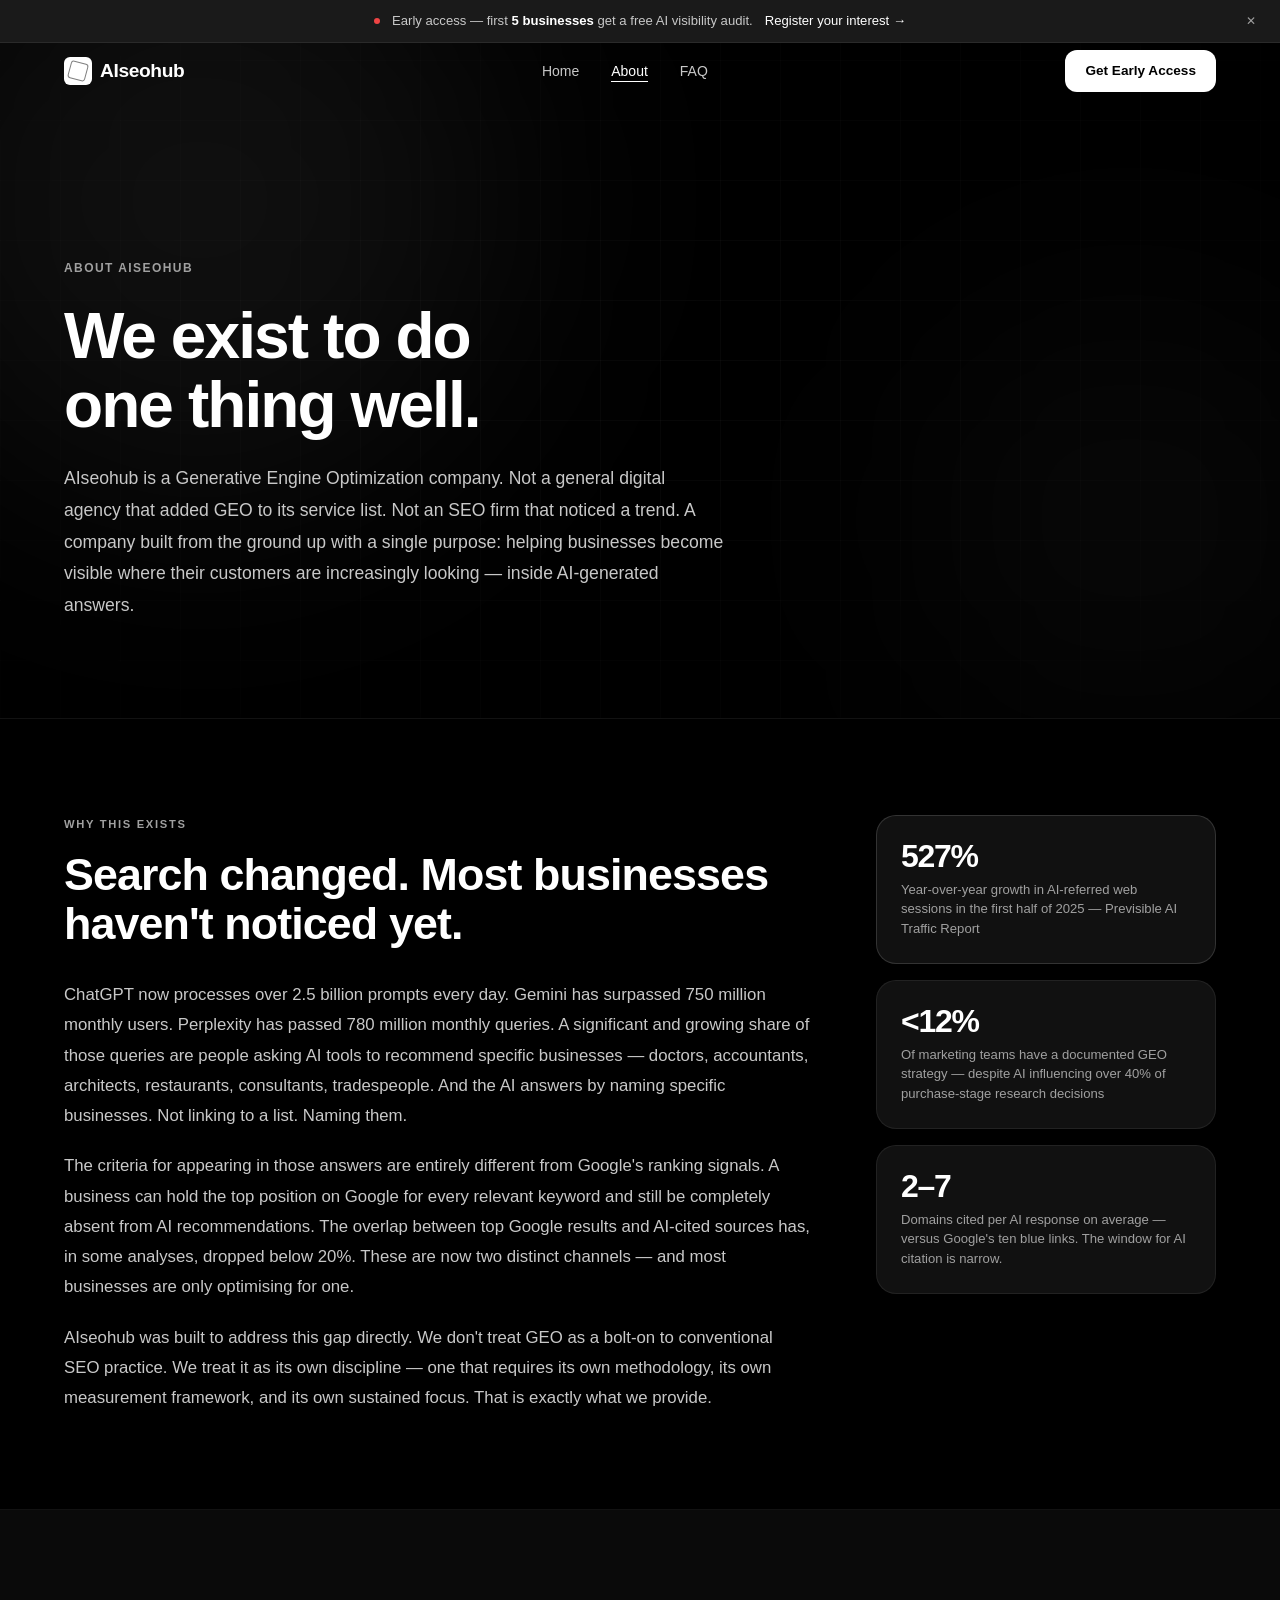
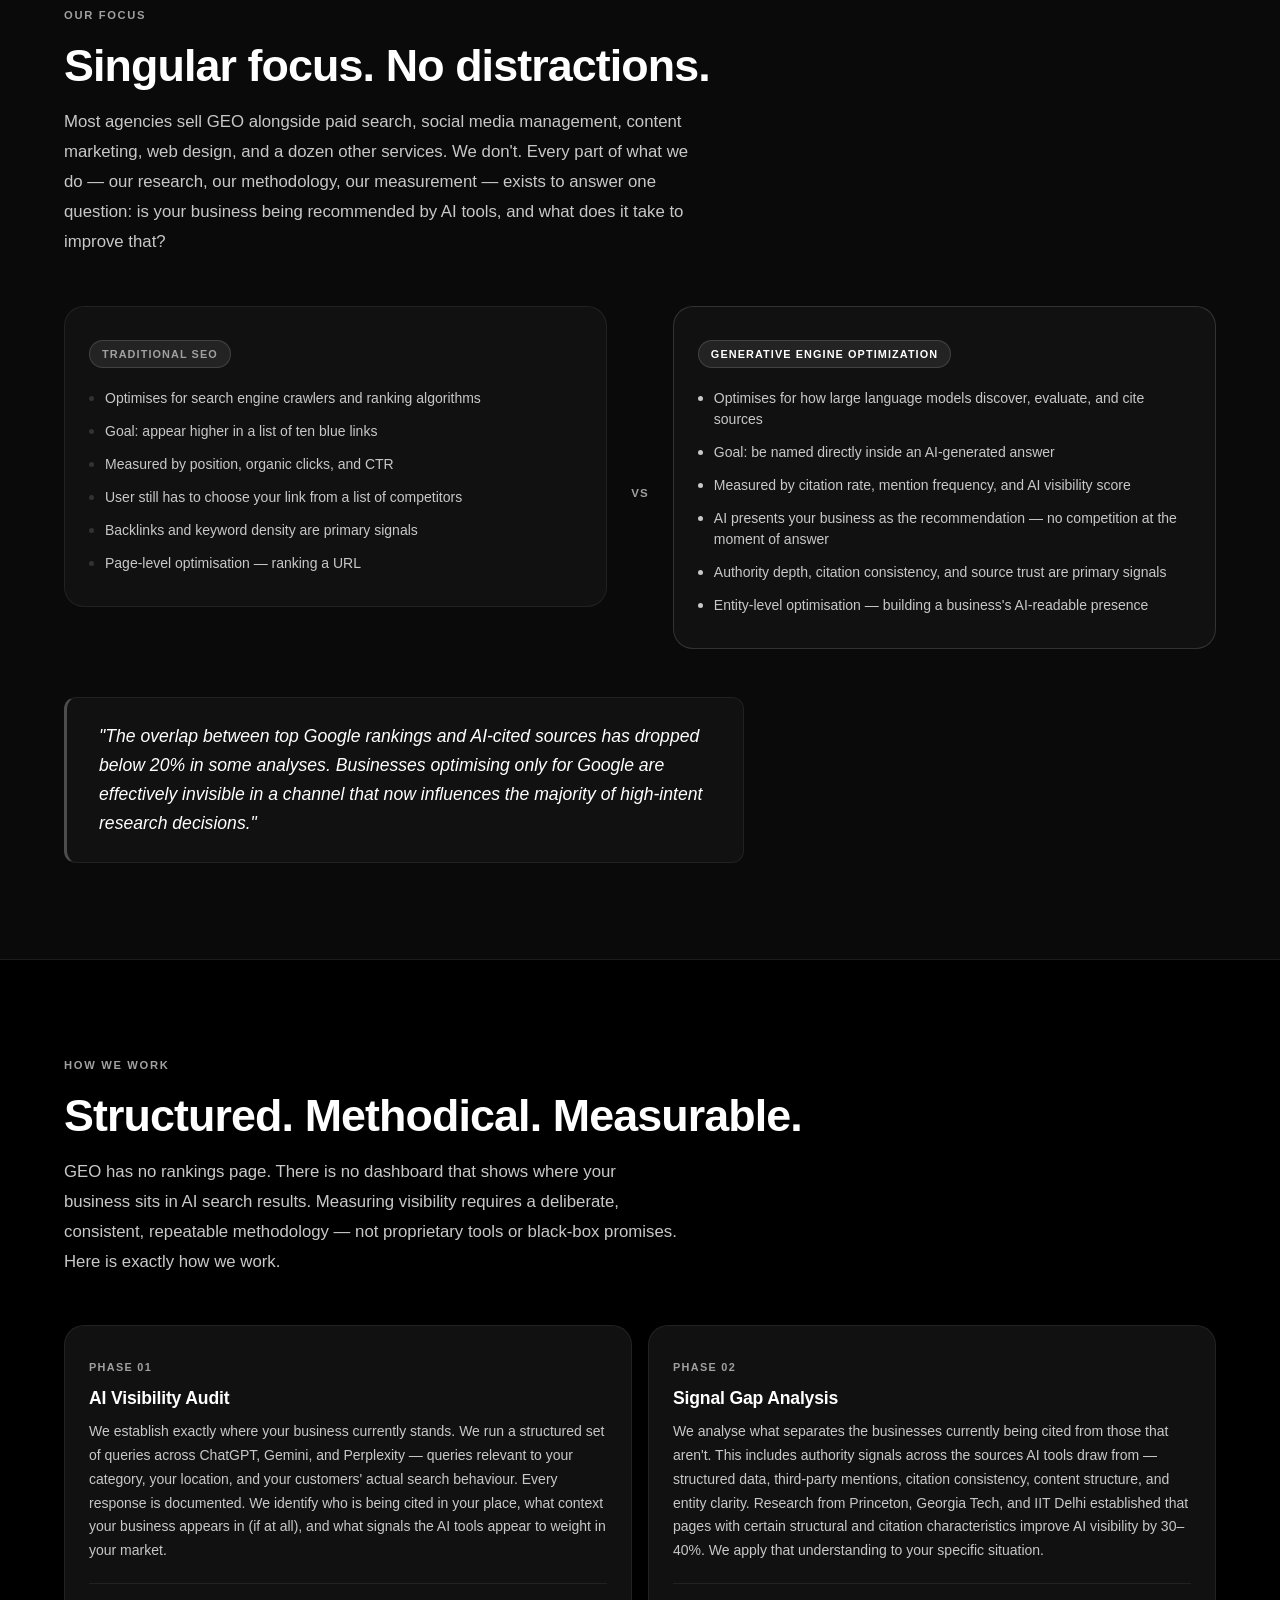
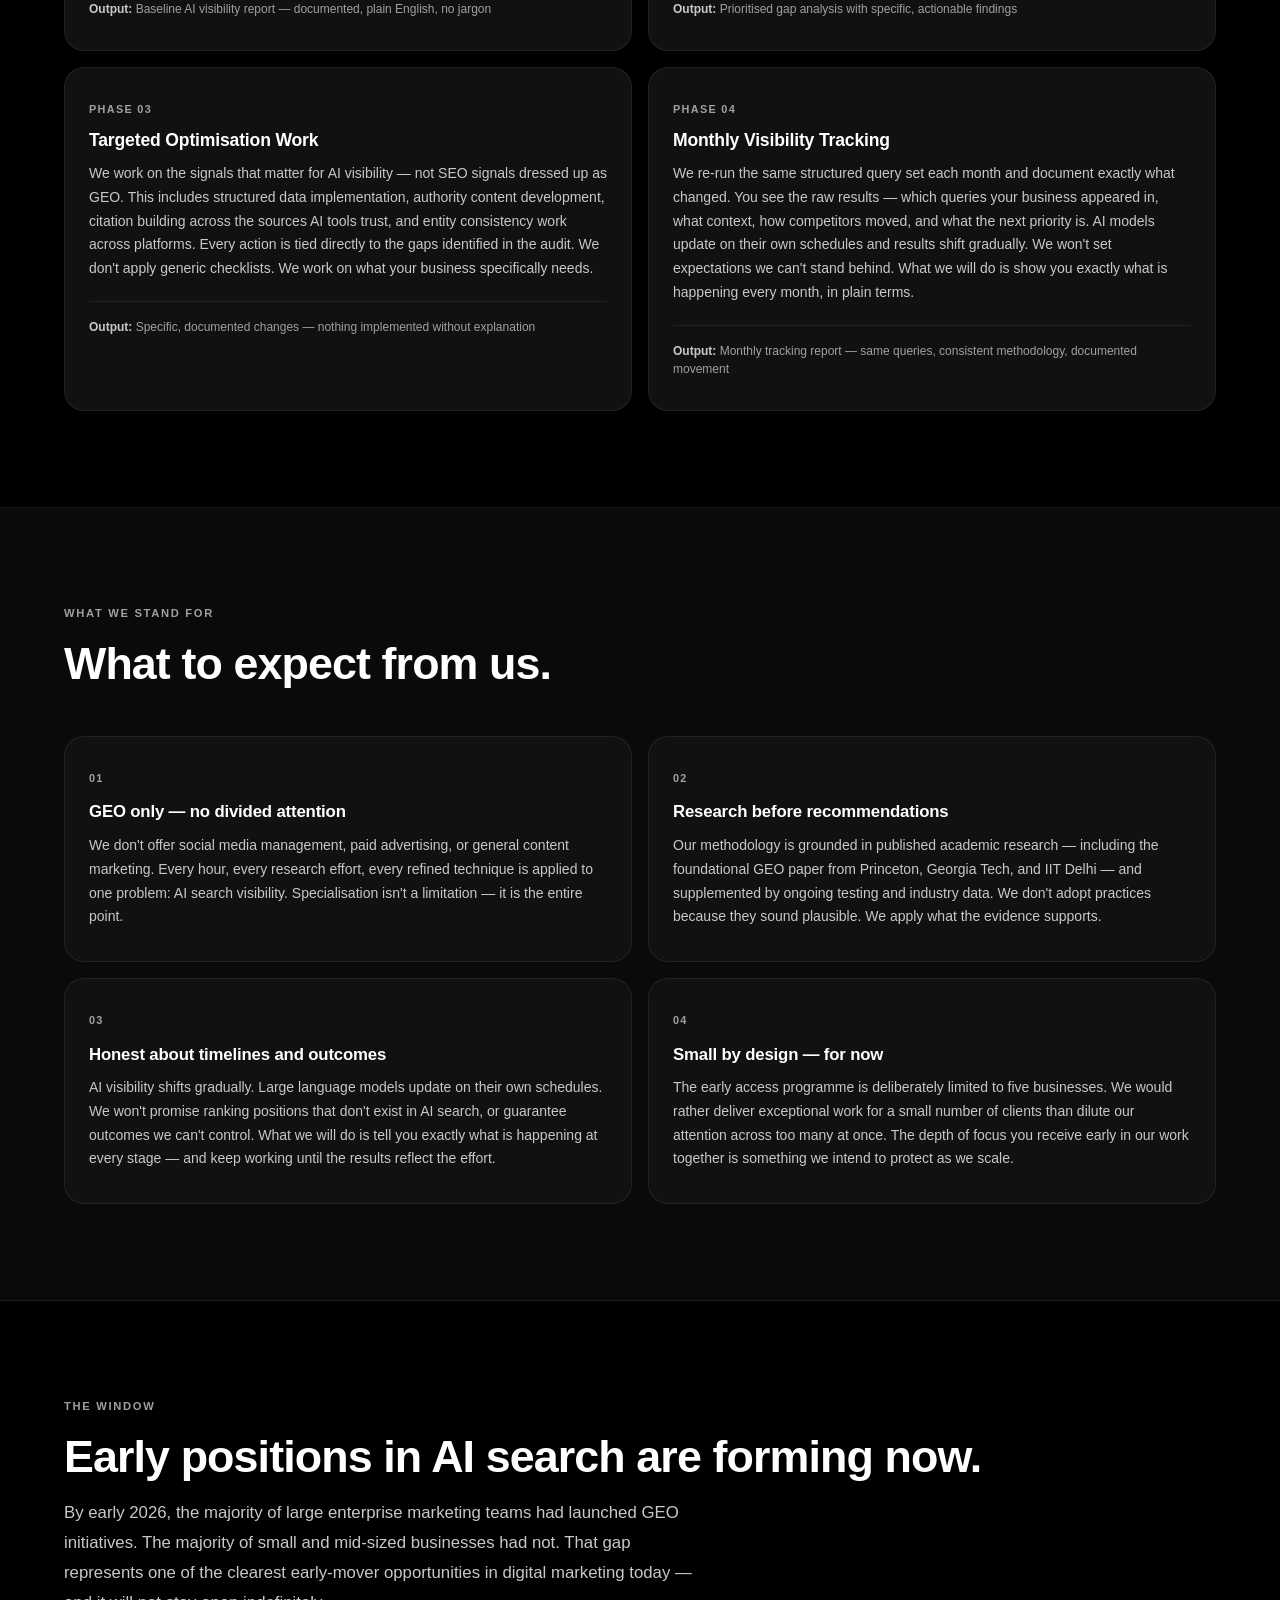
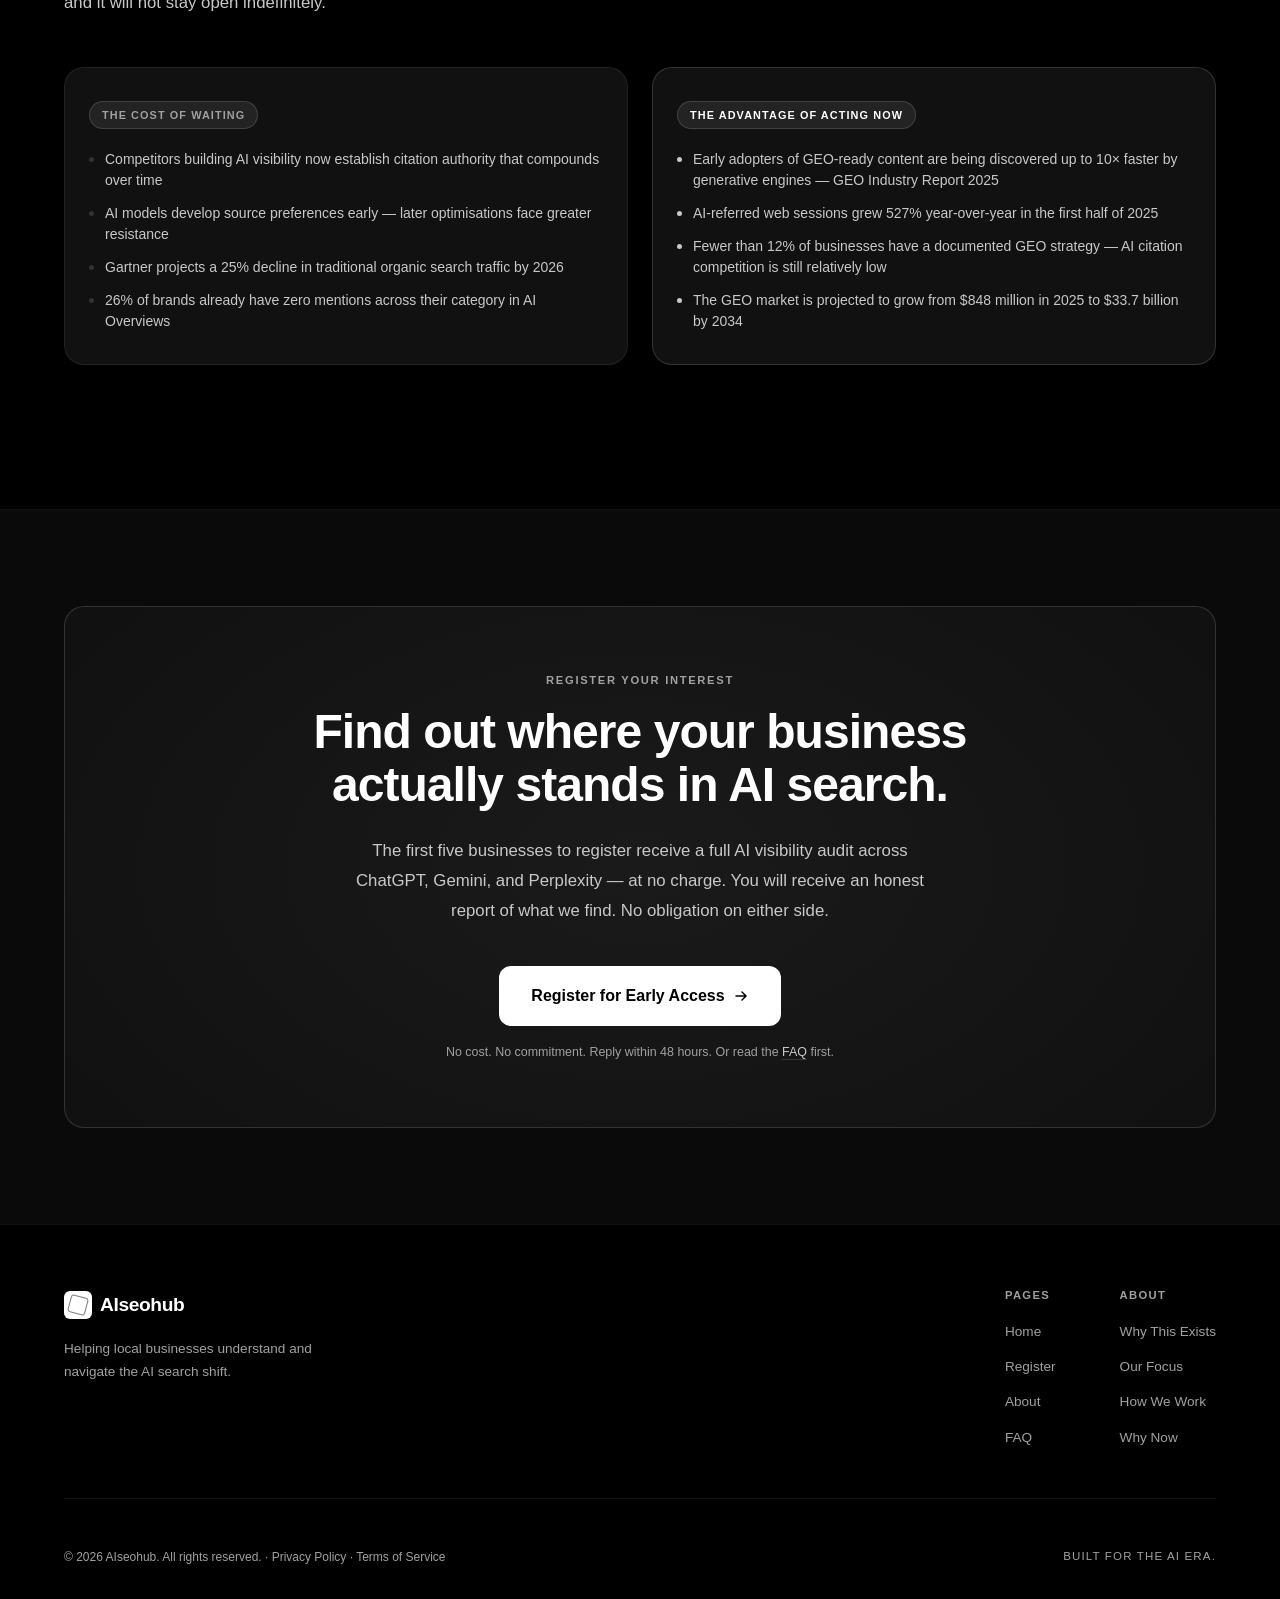
==== commit d902c46f: "Ready for live" ====
--- a/about.html
+++ b/about.html
@@ -3,34 +3,19 @@
 <head>
   <meta charset="UTF-8" />
   <meta name="viewport" content="width=device-width, initial-scale=1.0" />
-  <title>About AIseohub — What Is GEO and Why It Matters for Local Businesses</title>
-  <meta name="description" content="AIseohub is one person learning Generative Engine Optimization seriously and doing the work properly. Here's what GEO is, why it matters, and how this started." />
+  <title>About AIseohub — A Company Built Singularly for Generative Engine Optimization</title>
+  <meta name="description" content="AIseohub exists to do one thing: help businesses become visible in AI-driven search. We focus exclusively on Generative Engine Optimization — the discipline that determines whether ChatGPT, Gemini, or Perplexity recommends your business." />
   <meta name="robots" content="index, follow" />
   <link rel="canonical" href="https://aiseohub.in/about.html" />
   <meta property="og:type"        content="website" />
   <meta property="og:url"         content="https://aiseohub.in/about.html" />
-  <meta property="og:title"       content="About AIseohub — What Is GEO and Why It Matters for Local Businesses" />
-  <meta property="og:description" content="What is Generative Engine Optimization and why does it matter for local businesses? Here is how AIseohub started and how the work gets done." />
-
-  <script type="application/ld+json">
-  {
-    "@context": "https://schema.org",
-    "@type": "AboutPage",
-    "name": "About AIseohub",
-    "url": "https://aiseohub.in/about.html",
-    "description": "AIseohub is a Generative Engine Optimization project helping local businesses understand and improve their visibility in AI-driven search tools like ChatGPT, Gemini, and Perplexity.",
-    "mainEntity": {
-      "@type": "Organization",
-      "name": "AIseohub",
-      "foundingDate": "2025",
-      "description": "A GEO-focused project built by someone learning the discipline seriously and doing the work with full attention."
-    }
-  }
-  </script>
-
+  <meta property="og:title"       content="About AIseohub — Built Exclusively for AI Search Visibility" />
+  <meta property="og:description" content="AIseohub focuses on one discipline only: Generative Engine Optimization. Here is why we exist, how we work, and what that means for your business." />
+  <script type="application/ld+json">{"@context":"https://schema.org","@type":"AboutPage","name":"About AIseohub","url":"https://aiseohub.in/about.html","description":"AIseohub is a Generative Engine Optimization company with a singular focus: helping local and regional businesses become visible in AI-driven search tools like ChatGPT, Gemini, and Perplexity.","mainEntity":{"@type":"Organization","name":"AIseohub","foundingDate":"2025","description":"A GEO-focused company built to help businesses understand and act on the rise of AI as a discovery and recommendation channel."}}</script>
   <link rel="stylesheet" href="styles.css" />
 </head>
 <body>
+  <div id="pageTransition" aria-hidden="true"></div>
 
   <div class="urgency-bar" id="urgencyBar" role="alert" aria-live="polite">
     <div class="urgency-bar__inner">
@@ -47,8 +32,7 @@
         <span class="logo__mark" aria-hidden="true"></span>
         <span class="logo__text">AIseohub</span>
       </a>
-      <button class="nav__toggle" id="navToggle" aria-expanded="false"
-              aria-controls="mainNav" aria-label="Toggle navigation">
+      <button class="nav__toggle" id="navToggle" aria-expanded="false" aria-controls="mainNav" aria-label="Toggle navigation">
         <span></span><span></span><span></span>
       </button>
       <nav class="header__nav" id="mainNav" role="navigation" aria-label="Main navigation">
@@ -75,116 +59,104 @@
         <div class="about-hero__content">
           <span class="eyebrow reveal">About AIseohub</span>
           <h1 class="about-hero__headline reveal reveal--delay-1" id="aboutHeroHeading">
-            I saw a gap.<br/>I'm working every day to understand it.
+            We exist to do<br/>one thing well.
           </h1>
           <p class="about-hero__sub reveal reveal--delay-2">
-            AIseohub started with a simple question: when someone asks ChatGPT to recommend
-            a local business, which businesses actually appear — and why? The answers were
-            interesting enough that I decided to do something about them.
+            AIseohub is a Generative Engine Optimization company. Not a general digital agency that added GEO to its service list. Not an SEO firm that noticed a trend. A company built from the ground up with a single purpose: helping businesses become visible where their customers are increasingly looking — inside AI-generated answers.
           </p>
         </div>
       </div>
     </section>
 
-    <!-- HOW THIS STARTED -->
+    <!-- THE SHIFT -->
     <section class="about-origin" id="origin" aria-labelledby="originHeading">
       <div class="container">
         <div class="about-origin__layout">
           <div class="about-origin__text">
-            <span class="section-label reveal">How This Started</span>
+            <span class="section-label reveal">Why This Exists</span>
             <h2 class="about-origin__headline reveal reveal--delay-1" id="originHeading">
-              Not an agency. One person who noticed something.
+              Search changed. Most businesses haven't noticed yet.
             </h2>
             <div class="about-origin__body reveal reveal--delay-2">
               <p>
-                I don't come from a long background in digital marketing. I'm someone who
-                started noticing that AI tools were being used to find and recommend businesses,
-                and that most local businesses were completely absent from those recommendations
-                — with no idea it was even happening.
+                ChatGPT now processes over 2.5 billion prompts every day. Gemini has surpassed 750 million monthly users. Perplexity has passed 780 million monthly queries. A significant and growing share of those queries are people asking AI tools to recommend specific businesses — doctors, accountants, architects, restaurants, consultants, tradespeople. And the AI answers by naming specific businesses. Not linking to a list. Naming them.
               </p>
               <p>
-                I started reading everything I could find. Academic papers on how language
-                models surface information. Industry reports on AI-driven traffic. Research on
-                what signals cause a business to be cited versus ignored. The evidence pointed
-                clearly in one direction: this is a real, measurable channel, and it's growing
-                faster than most businesses have noticed.
+                The criteria for appearing in those answers are entirely different from Google's ranking signals. A business can hold the top position on Google for every relevant keyword and still be completely absent from AI recommendations. The overlap between top Google results and AI-cited sources has, in some analyses, dropped below 20%. These are now two distinct channels — and most businesses are only optimising for one.
               </p>
               <p>
-                So I started AIseohub. Not as an experienced agency with years of proven
-                results, but as someone genuinely committed to learning this space, doing the
-                work rigorously, and being completely transparent about what I know and what
-                I'm still figuring out.
+                AIseohub was built to address this gap directly. We don't treat GEO as a bolt-on to conventional SEO practice. We treat it as its own discipline — one that requires its own methodology, its own measurement framework, and its own sustained focus. That is exactly what we provide.
               </p>
             </div>
           </div>
 
           <div class="about-origin__aside reveal reveal--delay-2">
             <div class="about-stat-stack">
-              <div class="about-stat">
-                <a href="https://www.imperva.com/blog/bad-bot-report/" target="_blank"
-                   rel="noopener noreferrer" class="about-stat__link">
-                  <div class="about-stat__num">51%</div>
-                  <div class="about-stat__label">Of all web traffic is now automated — Imperva Bad Bot Report 2025</div>
-                </a>
-              </div>
               <div class="about-stat about-stat--accent">
-                <a href="https://searchengineland.com/chatgpt-900-million-weekly-active-users-470492"
-                   target="_blank" rel="noopener noreferrer" class="about-stat__link">
-                  <div class="about-stat__num">900M+</div>
-                  <div class="about-stat__label">Weekly active ChatGPT users — many searching for local businesses</div>
+                <a href="https://www.frase.io/blog/what-is-generative-engine-optimization-geo" target="_blank" rel="noopener noreferrer" class="about-stat__link">
+                  <div class="about-stat__num">527%</div>
+                  <div class="about-stat__label">Year-over-year growth in AI-referred web sessions in the first half of 2025 — Previsible AI Traffic Report</div>
                 </a>
               </div>
               <div class="about-stat">
-                <div class="about-stat__num">5</div>
-                <div class="about-stat__label">Businesses in the early access program — where this work becomes real</div>
+                <a href="https://megaoneai.com/blog/generative-engine-optimization-guide/" target="_blank" rel="noopener noreferrer" class="about-stat__link">
+                  <div class="about-stat__num">&lt;12%</div>
+                  <div class="about-stat__label">Of marketing teams have a documented GEO strategy — despite AI influencing over 40% of purchase-stage research decisions</div>
+                </a>
               </div>
-            </div>
-          </div>
-        </div>
-      </div>
-    </section>
-
-    <!-- WHAT IS GEO -->
-    <section class="about-geo" id="what-is-geo" aria-labelledby="geoHeading">
-      <div class="container">
-        <span class="section-label reveal">Generative Engine Optimization</span>
-        <h2 class="about-geo__headline reveal reveal--delay-1" id="geoHeading">
-          What GEO actually is — and how it differs from SEO.
+              <div class="about-stat">
+                <a href="https://www.tryprofound.com/resources/articles/generative-engine-optimization-geo-guide-2025" target="_blank" rel="noopener noreferrer" class="about-stat__link">
+                  <div class="about-stat__num">2–7</div>
+                  <div class="about-stat__label">Domains cited per AI response on average — versus Google's ten blue links. The window for AI citation is narrow.</div>
+                </a>
+              </div>
+            </div>
+          </div>
+        </div>
+      </div>
+    </section>
+
+    <!-- SINGULAR FOCUS -->
+    <section class="about-geo" id="focus" aria-labelledby="focusHeading">
+      <div class="container">
+        <span class="section-label reveal">Our Focus</span>
+        <h2 class="about-geo__headline reveal reveal--delay-1" id="focusHeading">
+          Singular focus. No distractions.
         </h2>
         <p class="about-geo__intro reveal reveal--delay-2">
-          GEO is not SEO with a new name. It's a separate discipline — one that addresses
-          how large language models discover, evaluate, and recommend businesses.
-          Understanding the difference is the first step to doing anything about it.
+          Most agencies sell GEO alongside paid search, social media management, content marketing, web design, and a dozen other services. We don't. Every part of what we do — our research, our methodology, our measurement — exists to answer one question: is your business being recommended by AI tools, and what does it take to improve that?
         </p>
 
         <div class="geo-compare reveal reveal--delay-2">
           <div class="geo-compare__col">
             <div class="geo-compare__tag geo-compare__tag--seo">Traditional SEO</div>
             <ul class="geo-compare__list">
-              <li>Optimises for search engine crawlers</li>
-              <li>Goal: rank a page higher in results</li>
-              <li>Measured by position, clicks, CTR</li>
-              <li>User still has to choose your link</li>
-              <li>Affected by algorithm updates</li>
-              <li>Highly competitive on popular keywords</li>
-            </ul>
-          </div>
+              <li>Optimises for search engine crawlers and ranking algorithms</li>
+              <li>Goal: appear higher in a list of ten blue links</li>
+              <li>Measured by position, organic clicks, and CTR</li>
+              <li>User still has to choose your link from a list of competitors</li>
+              <li>Backlinks and keyword density are primary signals</li>
+              <li>Page-level optimisation — ranking a URL</li>
+            </ul>
+          </div>
+
           <div class="geo-compare__divider" aria-hidden="true">vs</div>
+
           <div class="geo-compare__col geo-compare__col--geo">
             <div class="geo-compare__tag geo-compare__tag--geo">Generative Engine Optimization</div>
             <ul class="geo-compare__list">
-              <li>Optimises for large language model trust signals</li>
-              <li>Goal: become the cited, recommended source</li>
-              <li>Measured by AI mention frequency and context</li>
-              <li>AI recommends your business directly by name</li>
-              <li>Affected by data freshness and authority depth</li>
-              <li>Early movers have a meaningful compounding advantage</li>
+              <li>Optimises for how large language models discover, evaluate, and cite sources</li>
+              <li>Goal: be named directly inside an AI-generated answer</li>
+              <li>Measured by citation rate, mention frequency, and AI visibility score</li>
+              <li>AI presents your business as the recommendation — no competition at the moment of answer</li>
+              <li>Authority depth, citation consistency, and source trust are primary signals</li>
+              <li>Entity-level optimisation — building a business's AI-readable presence</li>
             </ul>
           </div>
         </div>
 
         <blockquote class="about-geo__quote reveal">
-          <p>"Google ranks pages. AI recommends businesses. The criteria for appearing are entirely different."</p>
+          <p>"The overlap between top Google rankings and AI-cited sources has dropped below 20% in some analyses. Businesses optimising only for Google are effectively invisible in a channel that now influences the majority of high-intent research decisions."</p>
         </blockquote>
       </div>
     </section>
@@ -192,149 +164,138 @@
     <!-- METHODOLOGY -->
     <section class="about-method" id="methodology" aria-labelledby="methodHeading">
       <div class="container">
-        <span class="section-label reveal">How I Work</span>
+        <span class="section-label reveal">How We Work</span>
         <h2 class="about-method__headline reveal reveal--delay-1" id="methodHeading">
-          What the audit actually involves.
+          Structured. Methodical. Measurable.
         </h2>
         <p class="about-method__intro reveal reveal--delay-2">
-          This is the process I follow for every business in the early access program.
-          It's methodical, not automated, and it produces a real picture — not a dashboard
-          full of numbers that don't mean anything.
+          GEO has no rankings page. There is no dashboard that shows where your business sits in AI search results. Measuring visibility requires a deliberate, consistent, repeatable methodology — not proprietary tools or black-box promises. Here is exactly how we work.
         </p>
 
         <div class="method-steps">
 
           <div class="method-step reveal">
-            <div class="method-step__phase">Step 01</div>
-            <h3 class="method-step__title">Query Testing</h3>
+            <div class="method-step__phase">Phase 01</div>
+            <h3 class="method-step__title">AI Visibility Audit</h3>
             <p class="method-step__body">
-              I run structured queries across ChatGPT, Gemini, and Perplexity for your
-              specific category and location. The goal is a clear picture of what's being
-              returned, who appears, and where your business currently stands relative
-              to the competition.
+              We establish exactly where your business currently stands. We run a structured set of queries across ChatGPT, Gemini, and Perplexity — queries relevant to your category, your location, and your customers' actual search behaviour. Every response is documented. We identify who is being cited in your place, what context your business appears in (if at all), and what signals the AI tools appear to weight in your market.
             </p>
             <div class="method-step__output">
-              <span>Output:</span> A documented snapshot of your current AI search presence
+              <span>Output:</span> Baseline AI visibility report — documented, plain English, no jargon
             </div>
           </div>
 
           <div class="method-step reveal reveal--delay-1">
-            <div class="method-step__phase">Step 02</div>
-            <h3 class="method-step__title">Pattern Analysis</h3>
+            <div class="method-step__phase">Phase 02</div>
+            <h3 class="method-step__title">Signal Gap Analysis</h3>
             <p class="method-step__body">
-              Based on the audit, I map what correlates with visibility in your space —
-              which content types, platforms, and signals the AI tools appear to rely on
-              most when generating answers for businesses like yours.
+              We analyse what separates the businesses currently being cited from those that aren't. This includes authority signals across the sources AI tools draw from — structured data, third-party mentions, citation consistency, content structure, and entity clarity. Research from Princeton, Georgia Tech, and IIT Delhi established that pages with certain structural and citation characteristics improve AI visibility by 30–40%. We apply that understanding to your specific situation.
             </p>
             <div class="method-step__output">
-              <span>Output:</span> A plain-English breakdown of what's working and what's absent
-            </div>
-          </div>
-
-          <div class="method-step reveal reveal--delay-2">
-            <div class="method-step__phase">Step 03</div>
-            <h3 class="method-step__title">Content and Citation Work</h3>
+              <span>Output:</span> Prioritised gap analysis with specific, actionable findings
+            </div>
+          </div>
+
+          <div class="method-step reveal">
+            <div class="method-step__phase">Phase 03</div>
+            <h3 class="method-step__title">Targeted Optimisation Work</h3>
             <p class="method-step__body">
-              Building the signals that AI models rely on — structured content, citations
-              on relevant platforms, and consistent information across the sources these
-              tools index. This is the actual work, not just another report.
+              We work on the signals that matter for AI visibility — not SEO signals dressed up as GEO. This includes structured data implementation, authority content development, citation building across the sources AI tools trust, and entity consistency work across platforms. Every action is tied directly to the gaps identified in the audit. We don't apply generic checklists. We work on what your business specifically needs.
             </p>
             <div class="method-step__output">
-              <span>Output:</span> Real work done, not just recommendations
-            </div>
-          </div>
-
-          <div class="method-step reveal reveal--delay-3">
-            <div class="method-step__phase">Step 04</div>
-            <h3 class="method-step__title">Monthly Tracking</h3>
+              <span>Output:</span> Specific, documented changes — nothing implemented without explanation
+            </div>
+          </div>
+
+          <div class="method-step reveal reveal--delay-1">
+            <div class="method-step__phase">Phase 04</div>
+            <h3 class="method-step__title">Monthly Visibility Tracking</h3>
             <p class="method-step__body">
-              I re-run the same query set each month and document what changed. You see
-              exactly what moved, what didn't, and what the next step is. No vague progress
-              updates — just the raw results of the same tests, repeated consistently.
+              We re-run the same structured query set each month and document exactly what changed. You see the raw results — which queries your business appeared in, what context, how competitors moved, and what the next priority is. AI models update on their own schedules and results shift gradually. We won't set expectations we can't stand behind. What we will do is show you exactly what is happening every month, in plain terms.
             </p>
             <div class="method-step__output">
-              <span>Output:</span> Monthly visibility report, plain English, no jargon
-            </div>
-          </div>
-
-        </div>
-      </div>
-    </section>
-
-    <!-- VALUES / HOW I WORK -->
+              <span>Output:</span> Monthly tracking report — same queries, consistent methodology, documented movement
+            </div>
+          </div>
+
+        </div>
+      </div>
+    </section>
+
+    <!-- VALUES -->
     <section class="about-values" id="values" aria-labelledby="valuesHeading">
       <div class="container">
-        <span class="section-label reveal">What You Should Know</span>
+        <span class="section-label reveal">What We Stand For</span>
         <h2 class="about-values__headline reveal reveal--delay-1" id="valuesHeading">
-          What to expect before working with me.
+          What to expect from us.
         </h2>
 
         <div class="values-grid">
           <div class="value-card reveal">
             <div class="value-card__num" aria-hidden="true">01</div>
-            <h3 class="value-card__title">Transparent about where I am</h3>
+            <h3 class="value-card__title">GEO only — no divided attention</h3>
             <p class="value-card__body">
-              I'll tell you honestly what I know and what I'm still learning. I won't
-              pretend to have years of case studies behind me. What I do have is genuine
-              curiosity, disciplined research habits, and a commitment to doing this
-              work properly.
+              We don't offer social media management, paid advertising, or general content marketing. Every hour, every research effort, every refined technique is applied to one problem: AI search visibility. Specialisation isn't a limitation — it is the entire point.
             </p>
           </div>
 
           <div class="value-card reveal reveal--delay-1">
             <div class="value-card__num" aria-hidden="true">02</div>
-            <h3 class="value-card__title">Research before action</h3>
+            <h3 class="value-card__title">Research before recommendations</h3>
             <p class="value-card__body">
-              Everything I do is grounded in published research on how generative engines
-              work — not intuition or guesswork. I study the papers, test the queries,
-              and follow what the evidence actually shows rather than what sounds good.
+              Our methodology is grounded in published academic research — including the foundational GEO paper from Princeton, Georgia Tech, and IIT Delhi — and supplemented by ongoing testing and industry data. We don't adopt practices because they sound plausible. We apply what the evidence supports.
             </p>
           </div>
 
           <div class="value-card reveal reveal--delay-2">
             <div class="value-card__num" aria-hidden="true">03</div>
-            <h3 class="value-card__title">Small by design right now</h3>
+            <h3 class="value-card__title">Honest about timelines and outcomes</h3>
             <p class="value-card__body">
-              The early access program is limited to 5 businesses deliberately. I want
-              to do this work with full attention — not spread across too many clients
-              before I've earned the right to scale. If that changes, I'll say so.
+              AI visibility shifts gradually. Large language models update on their own schedules. We won't promise ranking positions that don't exist in AI search, or guarantee outcomes we can't control. What we will do is tell you exactly what is happening at every stage — and keep working until the results reflect the effort.
             </p>
           </div>
 
           <div class="value-card reveal reveal--delay-3">
             <div class="value-card__num" aria-hidden="true">04</div>
-            <h3 class="value-card__title">Honest about timelines</h3>
+            <h3 class="value-card__title">Small by design — for now</h3>
             <p class="value-card__body">
-              AI models update on their own schedules. I won't promise specific numbers
-              or guarantee particular outcomes. What I will do is show you exactly what's
-              happening each month, in plain terms, and keep working until something moves.
-            </p>
-          </div>
-        </div>
-      </div>
-    </section>
-
-    <!-- WHO THIS IS -->
-    <section class="about-team" id="team" aria-labelledby="teamHeading">
-      <div class="container">
-        <span class="section-label reveal">Who This Is</span>
-        <h2 class="about-team__headline reveal reveal--delay-1" id="teamHeading">
-          Right now, this is one person.
+              The early access programme is deliberately limited to five businesses. We would rather deliver exceptional work for a small number of clients than dilute our attention across too many at once. The depth of focus you receive early in our work together is something we intend to protect as we scale.
+            </p>
+          </div>
+        </div>
+      </div>
+    </section>
+
+    <!-- WHY NOW -->
+    <section class="about-geo" id="why-now" aria-labelledby="whyNowHeading" style="background: var(--bg);">
+      <div class="container">
+        <span class="section-label reveal">The Window</span>
+        <h2 class="about-geo__headline reveal reveal--delay-1" id="whyNowHeading">
+          Early positions in AI search are forming now.
         </h2>
-        <p class="about-team__intro reveal reveal--delay-2">
-          AIseohub is me. I'm the one reading the research, running the audits, building
-          the methodology, and doing the work. I started this because I found the question
-          genuinely interesting and I'm determined to understand it thoroughly — not
-          because I had a ready-made answer.
+        <p class="about-geo__intro reveal reveal--delay-2">
+          By early 2026, the majority of large enterprise marketing teams had launched GEO initiatives. The majority of small and mid-sized businesses had not. That gap represents one of the clearest early-mover opportunities in digital marketing today — and it will not stay open indefinitely.
         </p>
-        <p class="about-team__intro reveal reveal--delay-3" style="margin-top: var(--space-5);">
-          The early access program is small on purpose. I'd rather do five things
-          properly than fifty things badly. If you're one of the five, you're working
-          directly with me — not a team I've handed things off to.
-        </p>
-        <p class="about-team__note reveal" style="margin-top: var(--space-8);">
-          As the work grows and the methodology matures, I'll update this page honestly.
-        </p>
+        <div class="geo-compare reveal reveal--delay-2" style="grid-template-columns: 1fr 1fr; gap: var(--space-6);">
+          <div class="geo-compare__col">
+            <div class="geo-compare__tag geo-compare__tag--seo">The cost of waiting</div>
+            <ul class="geo-compare__list">
+              <li>Competitors building AI visibility now establish citation authority that compounds over time</li>
+              <li>AI models develop source preferences early — later optimisations face greater resistance</li>
+              <li>Gartner projects a 25% decline in traditional organic search traffic by 2026</li>
+              <li>26% of brands already have zero mentions across their category in AI Overviews</li>
+            </ul>
+          </div>
+          <div class="geo-compare__col geo-compare__col--geo">
+            <div class="geo-compare__tag geo-compare__tag--geo">The advantage of acting now</div>
+            <ul class="geo-compare__list">
+              <li>Early adopters of GEO-ready content are being discovered up to 10× faster by generative engines — GEO Industry Report 2025</li>
+              <li>AI-referred web sessions grew 527% year-over-year in the first half of 2025</li>
+              <li>Fewer than 12% of businesses have a documented GEO strategy — AI citation competition is still relatively low</li>
+              <li>The GEO market is projected to grow from $848 million in 2025 to $33.7 billion by 2034</li>
+            </ul>
+          </div>
+        </div>
       </div>
     </section>
 
@@ -345,23 +306,19 @@
           <div class="final-cta__bg" aria-hidden="true"></div>
           <span class="section-label">Register your interest</span>
           <h2 class="final-cta__headline" id="aboutCtaHeading">
-            The audit is free.<br/>Find out where you actually stand.
+            Find out where your business<br/>actually stands in AI search.
           </h2>
           <p class="final-cta__sub">
-            Register your interest and I'll run a full AI visibility audit for your
-            business across ChatGPT, Gemini, and Perplexity. You'll get an honest
-            report of what I find — no charge, no obligation.
+            The first five businesses to register receive a full AI visibility audit across ChatGPT, Gemini, and Perplexity — at no charge. You will receive an honest report of what we find. No obligation on either side.
           </p>
           <a href="prebook.html" class="btn btn--primary btn--large">
             Register for Early Access
             <svg width="16" height="16" viewBox="0 0 16 16" fill="none" aria-hidden="true">
-              <path d="M3 8H13M13 8L9 4M13 8L9 12" stroke="currentColor"
-                    stroke-width="1.5" stroke-linecap="round" stroke-linejoin="round"/>
+              <path d="M3 8H13M13 8L9 4M13 8L9 12" stroke="currentColor" stroke-width="1.5" stroke-linecap="round" stroke-linejoin="round"/>
             </svg>
           </a>
           <p class="final-cta__micro">
-            Reply within 48 hours. No charge. No commitment. Or read the
-            <a href="faq.html" class="about-inline-link">FAQ</a> first.
+            No cost. No commitment. Reply within 48 hours. Or read the <a href="faq.html" class="about-inline-link">FAQ</a> first.
           </p>
         </div>
       </div>
@@ -392,20 +349,16 @@
           <div class="footer__nav-col">
             <h3>About</h3>
             <ul>
-              <li><a href="#origin">How This Started</a></li>
-              <li><a href="#what-is-geo">What Is GEO</a></li>
-              <li><a href="#methodology">How I Work</a></li>
-              <li><a href="#team">Who This Is</a></li>
+              <li><a href="#origin">Why This Exists</a></li>
+              <li><a href="#focus">Our Focus</a></li>
+              <li><a href="#methodology">How We Work</a></li>
+              <li><a href="#why-now">Why Now</a></li>
             </ul>
           </div>
         </nav>
       </div>
       <div class="footer__bottom">
-        <p class="footer__legal">
-          © <span id="year"></span> AIseohub. All rights reserved.
-          · <a href="#">Privacy Policy</a>
-          · <a href="#">Terms of Service</a>
-        </p>
+        <p class="footer__legal">© <span id="year"></span> AIseohub. All rights reserved. · <a href="#">Privacy Policy</a> · <a href="#">Terms of Service</a></p>
         <p class="footer__tagline">Built for the AI era.</p>
       </div>
     </div>
--- a/styles.css
+++ b/styles.css
@@ -74,6 +74,7 @@
   scroll-behavior: smooth;
   scroll-padding-top: 80px;
   -webkit-text-size-adjust: 100%;
+  overflow-x: hidden;
 }
 
 body {
@@ -92,6 +93,20 @@
 a { color: inherit; text-decoration: none; }
 ul { list-style: none; }
 button { cursor: pointer; border: none; background: none; font: inherit; }
+
+/* ── PAGE TRANSITION ────────────────────────── */
+#pageTransition {
+  position: fixed;
+  inset: 0;
+  background: var(--bg);
+  z-index: 99999;
+  opacity: 1;
+  pointer-events: none;
+  transition: opacity 0.38s cubic-bezier(0.16, 1, 0.3, 1);
+}
+#pageTransition.is-hidden {
+  opacity: 0;
+}
 
 /* ── SCROLL REVEAL ──────────────────────────── */
 .reveal {
@@ -479,6 +494,7 @@
   border-top: 1px solid var(--border);
   border-bottom: 1px solid var(--border);
   overflow: hidden;
+  max-width: 100%;
   padding: var(--space-3) 0;
   position: relative;
 }
@@ -796,7 +812,7 @@
   font-size: 1.05rem;
   color: var(--text-2);
   max-width: 640px;
-  margin-bottom: var(--space-12);
+  margin-bottom: var(--space-10);
   line-height: 1.8;
 }
 
@@ -1182,28 +1198,7 @@
 }
 
 @media (max-width: 768px) {
-  .site-header .container { height: 60px; }
-  .site-header { top: 37px; }
-
-  .header__nav {
-    position: fixed;
-    top: calc(60px + 37px);
-    left: 0; right: 0;
-    background: rgba(0,0,0,0.97);
-    border-bottom: 1px solid var(--border);
-    padding: var(--space-6);
-    transform: translateY(-200%);
-    opacity: 0;
-    transition: transform 0.4s var(--ease-out), opacity 0.4s;
-    backdrop-filter: blur(20px);
-  }
-  .header__nav.is-open { transform: translateY(0); opacity: 1; }
-  .header__nav .nav__list { flex-direction: column; align-items: flex-start; gap: var(--space-4); }
-  .nav__link { font-size: 1rem; }
-  .header__cta { display: none; }
-  .nav__toggle { display: flex; }
-
-  .hero { padding-top: calc(var(--space-24) + 80px); min-height: auto; }
+  .hero { padding-top: calc(var(--space-16) + 97px); min-height: auto; }
   .hero__headline { font-size: 2.2rem; }
   .hero__actions { flex-direction: column; align-items: flex-start; }
 
@@ -1219,7 +1214,8 @@
   .solution__quote::before { font-size: 4rem; }
 
   .urgency-bar { padding: 0.5rem var(--space-4); font-size: 0.75rem; }
-  .urgency-bar__inner { flex-wrap: wrap; justify-content: center; gap: var(--space-2); }
+  .urgency-bar__inner { flex-wrap: nowrap; justify-content: center; gap: var(--space-2); }
+  .urgency-bar__link { display: none; }
 }
 
 @media (max-width: 480px) {
@@ -1230,6 +1226,8 @@
   .faq__answer p { padding: var(--space-4); }
   .offer__pricing-card { padding: var(--space-6); }
   .offer__price-value { font-size: 2.2rem; }
+  .offer__headline { font-size: clamp(1.7rem, 7vw, 2rem); }
+  .offer__sub { font-size: 0.9rem; margin-bottom: var(--space-8); }
 }
 
 /* ═══════════════════════════════════════════
@@ -1716,6 +1714,12 @@
 .about-stat:hover { border-color: var(--border-2); }
 .about-stat--accent { border-color: var(--border-2); }
 
+.about-stat__link {
+  display: block;
+  color: inherit;
+  text-decoration: none;
+}
+
 .about-stat__num {
   font-family: var(--font-display);
   font-size: 2rem;
@@ -2221,7 +2225,11 @@
   display: grid;
   grid-template-columns: 1fr 400px;
   gap: var(--space-8);
-  align-items: start;
+  align-items: center;
+}
+
+.offer__free-layout .offer__headline {
+  margin-bottom: var(--space-4);
 }
 
 .offer__free-title {
@@ -2254,8 +2262,6 @@
   border: 1px solid var(--border-2);
   border-radius: var(--radius-lg);
   padding: var(--space-8);
-  position: sticky;
-  top: calc(68px + 37px + var(--space-6));
 }
 .offer__free-card-copy {
   font-size: 0.9rem;
@@ -2273,10 +2279,15 @@
 
 /* Responsive — free offer layout */
 @media (max-width: 1024px) {
-  .offer__free-layout { grid-template-columns: 1fr; }
+  .offer__free-layout { grid-template-columns: 1fr; gap: var(--space-10); }
   .offer__free-card { position: static; }
   .imperva-callout__inner { flex-direction: column; gap: var(--space-4); }
   .imperva-callout__stat { font-size: 2.5rem; }
+}
+@media (max-width: 768px) {
+  .offer__free-layout { gap: var(--space-8); }
+  .offer__free-card { padding: var(--space-6); }
+  .offer__free-card-copy { font-size: 0.875rem; }
 }
 @media (max-width: 480px) {
   .imperva-callout__stat { font-size: 2rem; }
@@ -2289,70 +2300,86 @@
   padding: var(--space-24) 0 var(--space-32);
   position: relative;
 }
-
-/* Hero variant — full-screen with top padding for fixed header */
 .ai-demo--hero {
-  min-height: 100svh;
+  min-height: 100vh;
   padding-top: calc(var(--space-32) + 80px);
   padding-bottom: var(--space-20);
   display: flex;
   align-items: center;
 }
-
-/* Hero uses a wider container than the rest of the site */
 .ai-demo--hero > .container {
   max-width: 1440px;
   padding: 0 var(--space-8);
 }
-
-/* Soft background glow */
 .ai-demo::before {
   content: '';
   position: absolute;
-  top: 50%;
-  left: 50%;
-  width: 1100px;
-  height: 700px;
+  top: 50%; left: 50%;
+  width: 1100px; height: 700px;
   transform: translate(-50%, -50%);
-  background: radial-gradient(ellipse at center,
-    rgba(255,255,255,0.022) 0%,
-    transparent 68%);
+  background: radial-gradient(ellipse at center, rgba(255,255,255,0.022) 0%, transparent 68%);
   pointer-events: none;
 }
 
-/* ── Two-column hero layout ──────────────── */
 .ai-demo__hero-layout {
   display: grid;
-  grid-template-columns: 1.2fr 1fr;
-  gap: var(--space-8);
-  align-items: center;
-}
-
-.ai-demo__hero-copy { max-width: 100%; }
-.ai-demo__hero-frame { position: relative; }
+  grid-template-columns: 1fr 1.3fr;
+  gap: var(--space-10);
+  align-items: stretch;
+}
+.ai-demo__hero-copy {
+  max-width: 100%;
+  display: flex;
+  flex-direction: column;
+  justify-content: flex-start;
+  padding-top: 0.85rem;
+}
+.ai-demo__hero-frame {
+  position: relative;
+  display: flex;
+  flex-direction: column;
+  min-width: 0;
+  width: 100%;
+}
 
 .ai-demo__headline {
-  font-size: clamp(2.6rem, 4.8vw, 4.8rem);
+  font-size: clamp(2.3rem, 3.4vw, 3.2rem);
   font-weight: 800;
   letter-spacing: -0.03em;
-  line-height: 1.06;
+  line-height: 1.15;
+  margin-bottom: var(--space-5);
+}
+.ai-demo__headline em {
+  font-style: normal;
+  background: linear-gradient(135deg, #ffffff 0%, #a3a3a3 100%);
+  -webkit-background-clip: text;
+  -webkit-text-fill-color: transparent;
+  background-clip: text;
+}
+.ai-demo__nowrap { white-space: nowrap; }
+
+.ai-demo__sub {
+  font-size: 1.05rem;
+  color: var(--text-2);
+  line-height: 1.75;
   margin-bottom: var(--space-6);
-}
-
-/* Keeps "a dentist." / "a consultant." from ever breaking across lines */
-.ai-demo__nowrap { white-space: nowrap; }
-
-.ai-demo__sub {
-  font-size: 1.1rem;
-  color: var(--text-2);
-  line-height: 1.8;
-  margin-bottom: var(--space-8);
   max-width: 640px;
 }
 
-/* ── Frame wrapper — fully opaque ────────── */
+.text-cycle {
+  color: var(--text);
+  font-weight: 500;
+  display: inline-block;
+  transition: opacity 0.3s, transform 0.3s;
+}
+
+/* ── Frame wrapper ───────────────────────── */
 .ai-demo__wrapper {
   width: 100%;
+  max-width: 100%;
+  flex: 1;
+  display: flex;
+  flex-direction: column;
   background: var(--surface);
   border: 1px solid var(--border-2);
   border-radius: 20px;
@@ -2369,13 +2396,11 @@
   background: var(--surface-2);
   border-bottom: 1px solid var(--border);
 }
-
 .ai-demo__chrome-dots { display: flex; gap: 6px; flex-shrink: 0; }
 .ai-demo__chrome-dots span { width: 10px; height: 10px; border-radius: 50%; }
 .ai-demo__chrome-dots span:nth-child(1) { background: rgba(255,95,86,0.85); }
 .ai-demo__chrome-dots span:nth-child(2) { background: rgba(255,189,46,0.85); }
 .ai-demo__chrome-dots span:nth-child(3) { background: rgba(40,200,64,0.85); }
-
 .ai-demo__chrome-bar {
   flex: 1;
   display: flex;
@@ -2394,12 +2419,15 @@
 
 /* ── Chat body ───────────────────────────── */
 .ai-demo__chat {
-  padding: var(--space-6) var(--space-6) var(--space-8);
+  padding: var(--space-5) var(--space-6);
   background: var(--bg);
   display: flex;
   flex-direction: column;
-  gap: var(--space-5);
-  min-height: 580px;
+  justify-content: flex-start;
+  gap: 0.7rem;
+  flex: 1;
+  min-height: 380px;
+  overflow: hidden;
 }
 
 /* ── Message rows ────────────────────────── */
@@ -2412,7 +2440,6 @@
   display: flex; align-items: center; justify-content: center;
   font-size: 0.55rem; font-weight: 800;
   font-family: var(--font-display);
-  letter-spacing: 0.04em;
   flex-shrink: 0; margin-top: 2px;
 }
 .ai-demo__avatar--user { background: var(--primary); color: #000; }
@@ -2431,7 +2458,8 @@
   color: var(--text);
   max-width: 100%;
   line-height: 1.5;
-  min-height: 2.6rem;
+  height: 2.8rem;
+  overflow: hidden;
   display: flex; align-items: center;
 }
 
@@ -2446,7 +2474,6 @@
   transition: opacity 0.15s ease;
 }
 .ai-demo__caret.is-hidden { opacity: 0; animation: none; }
-
 @keyframes caretBlink {
   0%, 100% { opacity: 1; }
   50%       { opacity: 0; }
@@ -2455,11 +2482,11 @@
 /* ── Thinking dots ───────────────────────── */
 .ai-demo__thinking {
   display: flex; align-items: center; gap: var(--space-3);
-  opacity: 0; transform: translateY(5px);
-  transition: opacity 0.3s var(--ease-out), transform 0.3s var(--ease-out);
+  opacity: 0;
+  transition: opacity 0.3s var(--ease-out);
   pointer-events: none;
 }
-.ai-demo__thinking.is-visible { opacity: 1; transform: translateY(0); }
+.ai-demo__thinking.is-visible { opacity: 1; }
 
 .ai-demo__dots {
   display: flex; align-items: center; gap: 5px;
@@ -2475,7 +2502,6 @@
 }
 .ai-demo__dots span:nth-child(2) { animation-delay: 0.18s; }
 .ai-demo__dots span:nth-child(3) { animation-delay: 0.36s; }
-
 @keyframes dotBounce {
   0%, 70%, 100% { transform: translateY(0);   opacity: 0.3; }
   35%           { transform: translateY(-6px); opacity: 1; }
@@ -2484,37 +2510,39 @@
 /* ── AI Response ─────────────────────────── */
 .ai-demo__response {
   display: flex; align-items: flex-start; gap: var(--space-3);
-  opacity: 0; transform: translateY(8px);
-  transition: opacity 0.45s var(--ease-out), transform 0.45s var(--ease-out);
+  opacity: 0;
+  transition: opacity 0.45s var(--ease-out);
   pointer-events: none;
 }
-.ai-demo__response.is-visible { opacity: 1; transform: translateY(0); pointer-events: auto; }
-
+.ai-demo__response.is-visible { opacity: 1; pointer-events: auto; }
 .ai-demo__response-body { flex: 1; min-width: 0; }
-
 .ai-demo__response-intro {
   font-size: 0.875rem;
   color: var(--text-2);
-  margin-bottom: var(--space-4);
+  margin-bottom: var(--space-3);
   line-height: 1.65;
+  height: calc(0.875rem * 1.65);
+  overflow: hidden;
+  white-space: nowrap;
+  text-overflow: ellipsis;
   transition: opacity 0.2s ease;
 }
 .ai-demo__response-intro.is-fading { opacity: 0; }
 
 /* ── Results cards ───────────────────────── */
-.ai-demo__results { display: flex; flex-direction: column; gap: 0.6rem; }
+.ai-demo__results { display: flex; flex-direction: column; gap: 0.45rem; }
 
 .ai-demo__result {
   display: flex; align-items: center; gap: var(--space-3);
-  padding: 0.75rem var(--space-4);
+  padding: 0.6rem var(--space-4);
   border-radius: var(--radius);
   border: 1px solid var(--border);
-  background: var(--bg-2);
-  opacity: 0; transform: translateY(12px);
-  transition: opacity 0.4s var(--ease-out), transform 0.4s var(--ease-out);
+  background: var(--bg-2, #0a0a0a);
+  opacity: 0;
+  transition: opacity 0.4s var(--ease-out);
   position: relative; overflow: hidden;
 }
-.ai-demo__result.is-shown { opacity: 1; transform: translateY(0); }
+.ai-demo__result.is-shown { opacity: 1; }
 
 .ai-demo__result--blurred .ai-demo__result-content { filter: blur(5px); user-select: none; }
 .ai-demo__result--blurred.is-shown { opacity: 0.5 !important; }
@@ -2524,12 +2552,10 @@
   border-color: var(--border-2);
 }
 .ai-demo__result--featured.is-shown { animation: featuredPulse 3s ease-in-out infinite; }
-
 @keyframes featuredPulse {
   0%, 100% { box-shadow: none; border-color: var(--border-2); }
   50%       { box-shadow: 0 0 24px rgba(255,255,255,0.06); border-color: rgba(255,255,255,0.35); }
 }
-
 .ai-demo__result--featured .ai-demo__result-name {
   font-weight: 700; color: var(--text); font-size: 0.92rem; letter-spacing: -0.01em;
 }
@@ -2544,9 +2570,7 @@
   color: var(--text); font-size: 0.95rem;
   filter: drop-shadow(0 0 6px rgba(255,255,255,0.7));
 }
-
 .ai-demo__result-content { flex: 1; min-width: 0; }
-
 .ai-demo__result-name {
   font-size: 0.82rem; font-weight: 600; color: var(--text-2); margin-bottom: 3px;
   white-space: nowrap; overflow: hidden; text-overflow: ellipsis;
@@ -2555,22 +2579,12 @@
   font-size: 0.72rem; color: var(--text-3); line-height: 1.4;
   white-space: nowrap; overflow: hidden; text-overflow: ellipsis;
 }
-
 .ai-demo__result-pill {
   font-size: 0.62rem; font-weight: 700; letter-spacing: 0.09em; text-transform: uppercase;
   background: var(--surface); border: 1px solid var(--border-2);
   color: var(--text); padding: 0.2rem 0.6rem; border-radius: 20px;
   flex-shrink: 0; white-space: nowrap;
 }
-
-/* ── Secondary hero (original hero moved down) ── */
-.hero--secondary {
-  padding: var(--space-20) 0;
-  border-top: 1px solid var(--border);
-  border-bottom: 1px solid var(--border);
-}
-.hero--secondary .hero__content { max-width: 700px; }
-.hero--secondary .hero__headline { font-size: clamp(1.8rem, 3.5vw, 2.8rem); }
 
 /* ── Responsive ──────────────────────────── */
 @media (max-width: 1100px) {
@@ -2581,13 +2595,52 @@
     padding-bottom: var(--space-16);
   }
   .ai-demo--hero > .container { padding: 0 var(--space-6); }
-  .ai-demo__hero-copy { max-width: 100%; }
 }
 
 @media (max-width: 768px) {
+  .ai-demo--hero {
+    padding-top: calc(var(--space-16) + 97px);
+    padding-bottom: var(--space-12);
+  }
+  .ai-demo--hero > .container { padding: 0 var(--space-4); }
+  .ai-demo__hero-layout { gap: var(--space-8); }
+  .ai-demo__headline { font-size: clamp(1.9rem, 7vw, 2.4rem); }
+  .ai-demo__sub { font-size: 0.95rem; }
+  .site-header .container { height: 60px; }
+  .site-header { top: 37px; }
+  .header__nav {
+    position: fixed;
+    top: calc(60px + 37px); left: 0; right: 0;
+    background: rgba(0,0,0,0.97);
+    border-bottom: 1px solid var(--border);
+    padding: var(--space-6);
+    transform: translateY(-200%); opacity: 0;
+    transition: transform 0.4s var(--ease-out), opacity 0.4s;
+    backdrop-filter: blur(20px);
+  }
+  .header__nav.is-open { transform: translateY(0); opacity: 1; }
+  .header__nav .nav__list { flex-direction: column; align-items: flex-start; gap: var(--space-4); }
+  .nav__link { font-size: 1rem; }
+  .header__cta { display: none; }
+  .nav__toggle { display: flex; }
   .ai-demo__wrapper { border-radius: 14px; }
-  .ai-demo__chat { padding: var(--space-5); min-height: 320px; }
+  .ai-demo__chat { padding: var(--space-5); height: 420px; }
   .ai-demo__bubble { font-size: 0.84rem; }
   .ai-demo__result-pill { display: none; }
   .ai-demo__response-intro { font-size: 0.82rem; }
-}
+  .hero__actions { flex-direction: column; align-items: flex-start; }
+}
+
+@media (max-width: 480px) {
+  .ai-demo--hero {
+    padding-top: calc(var(--space-12) + 97px);
+    padding-bottom: var(--space-10);
+  }
+  .ai-demo--hero > .container { padding: 0 var(--space-4); }
+  .ai-demo__headline { font-size: clamp(1.7rem, 8vw, 2rem); }
+  .ai-demo__sub { font-size: 0.9rem; line-height: 1.65; }
+  .ai-demo__chat { height: 360px; padding: var(--space-4); min-height: unset; }
+  .eyebrow { font-size: 0.68rem; margin-bottom: var(--space-4); }
+  .hero__actions { gap: var(--space-4); }
+  .btn--large { padding: 0.875rem 1.5rem; font-size: 0.9rem; }
+}
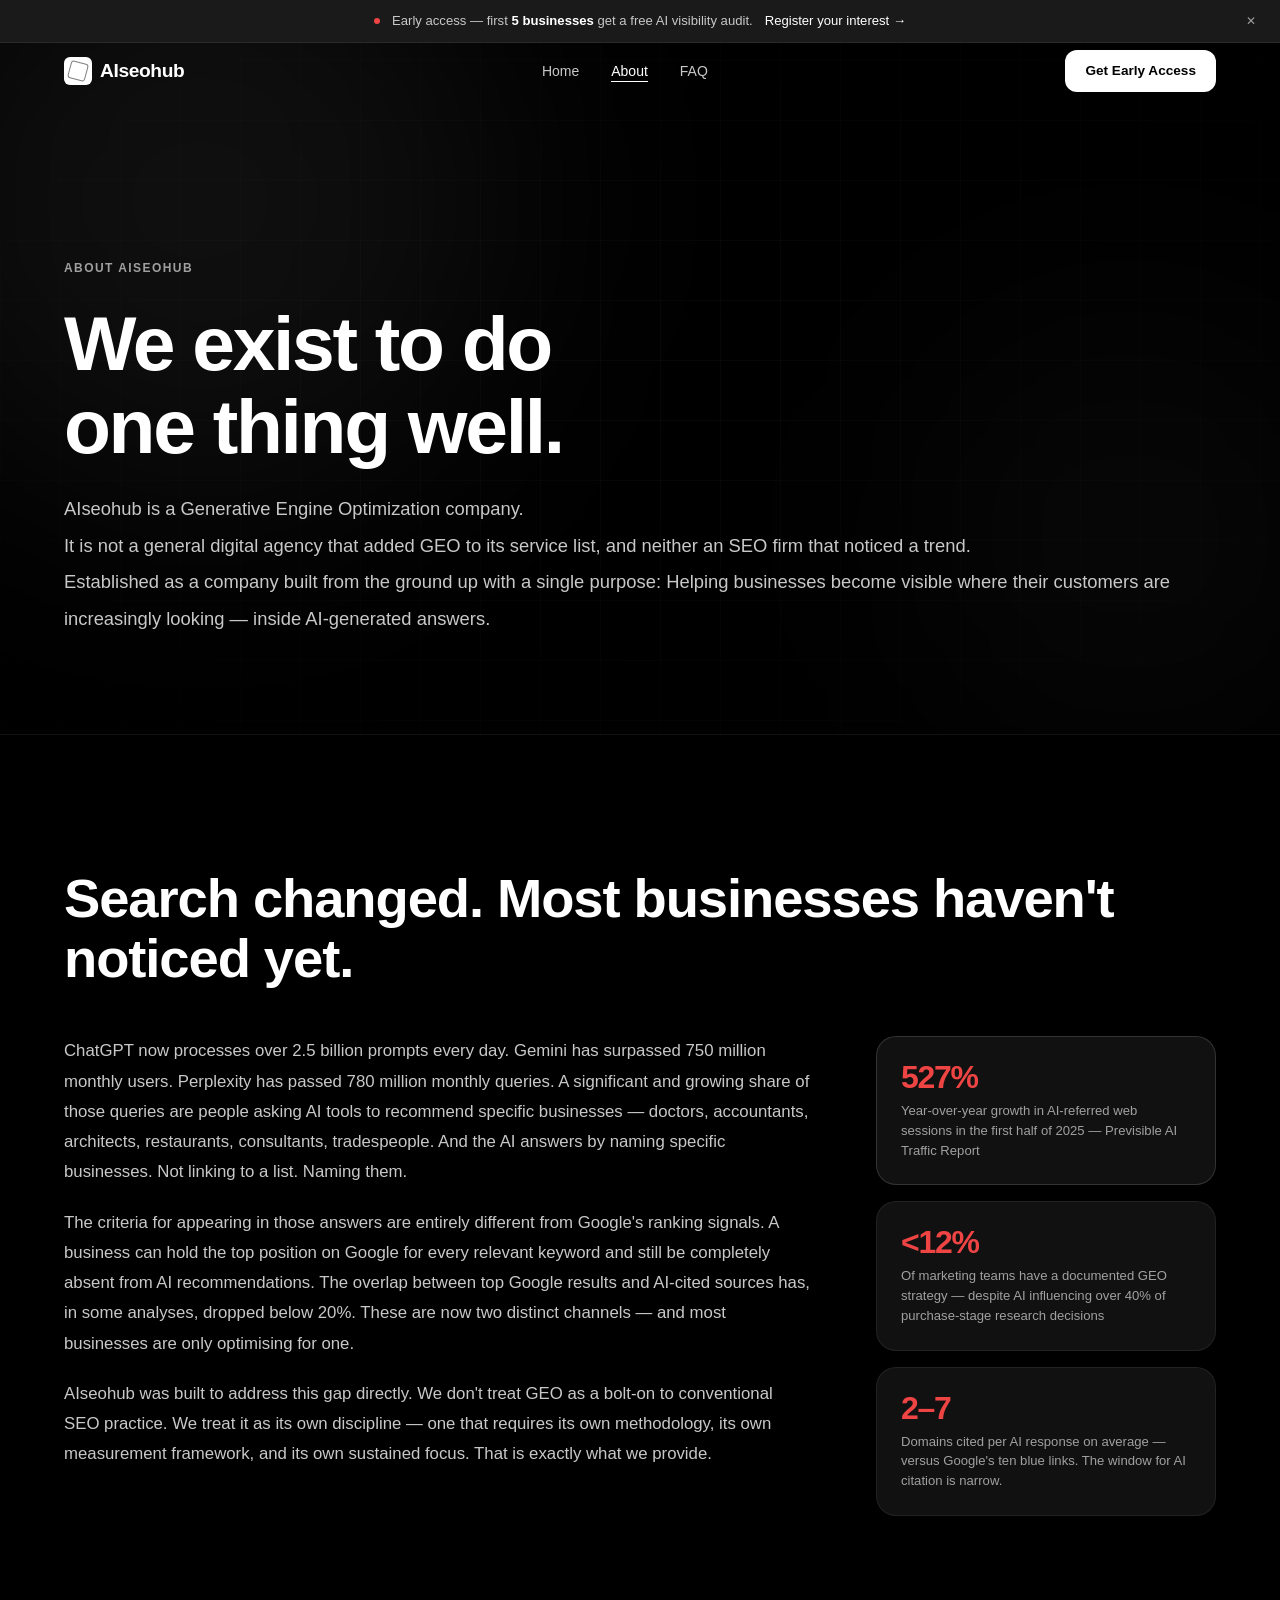
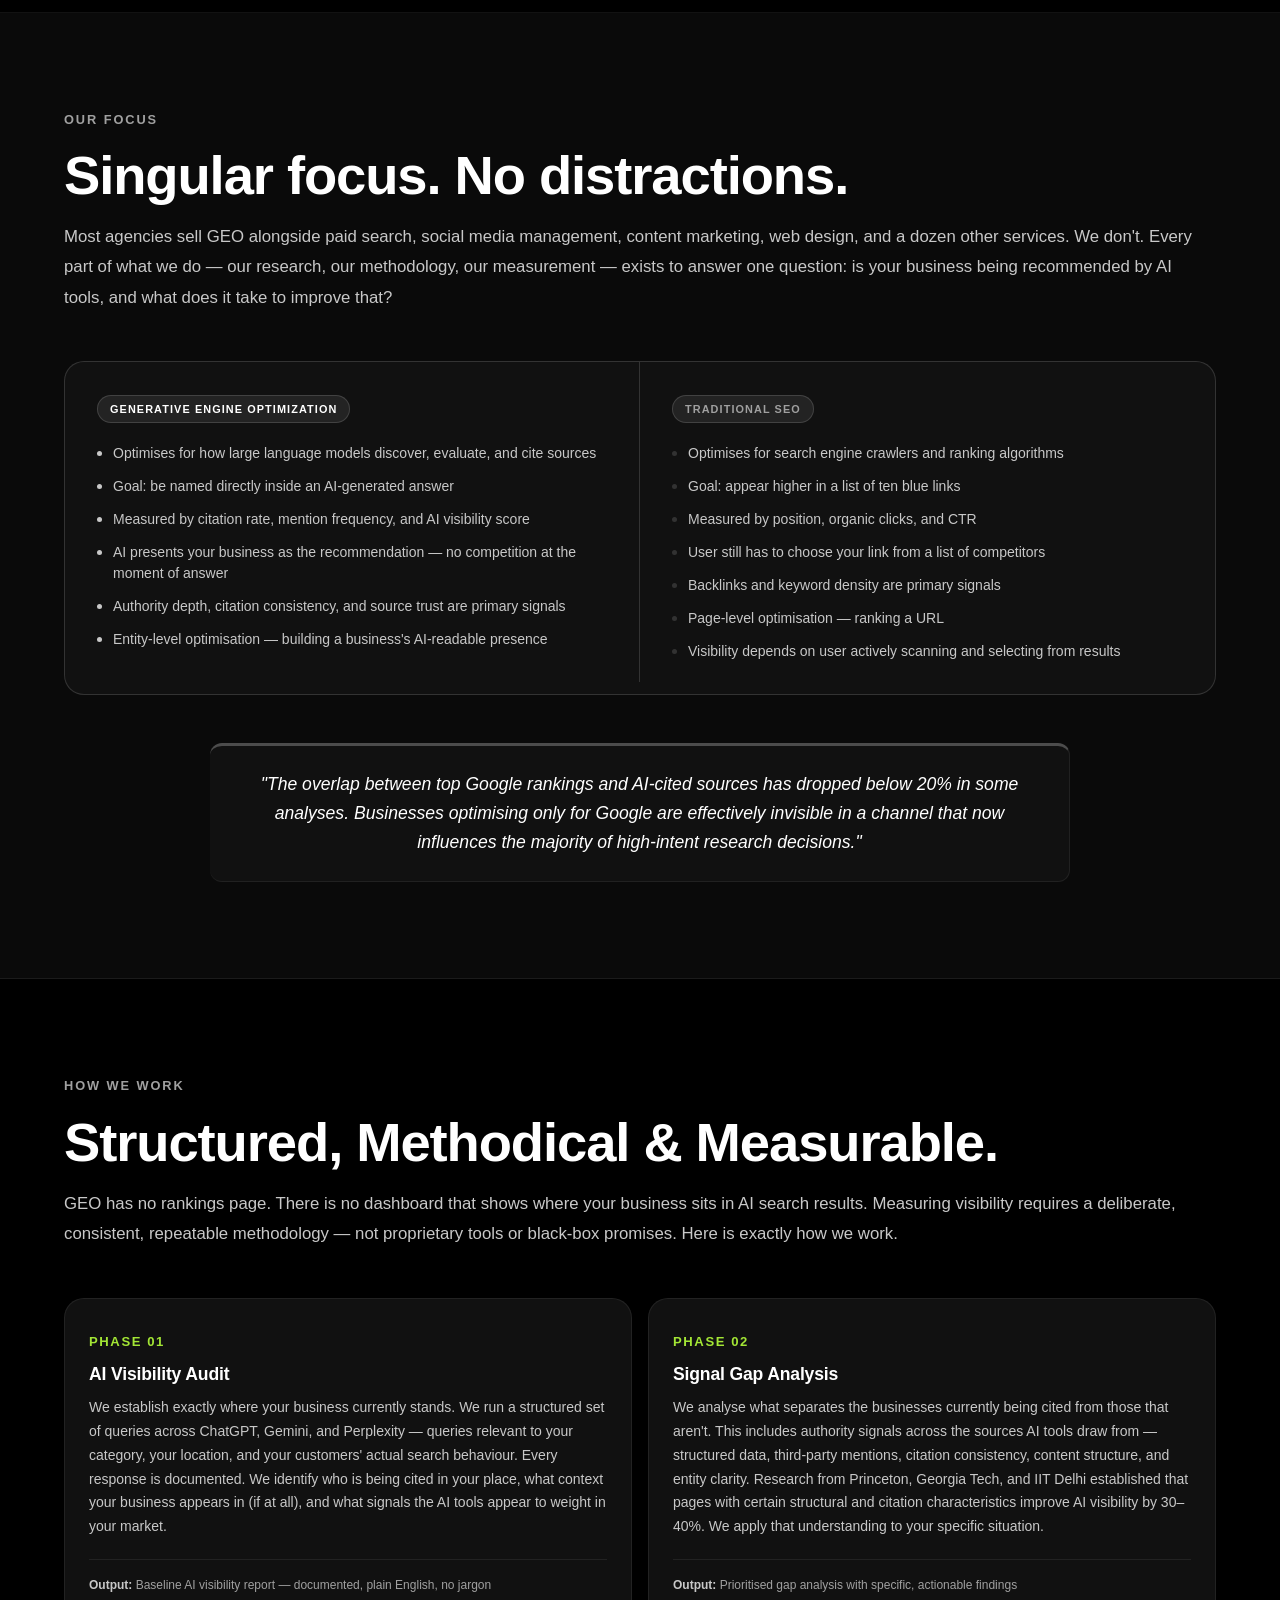
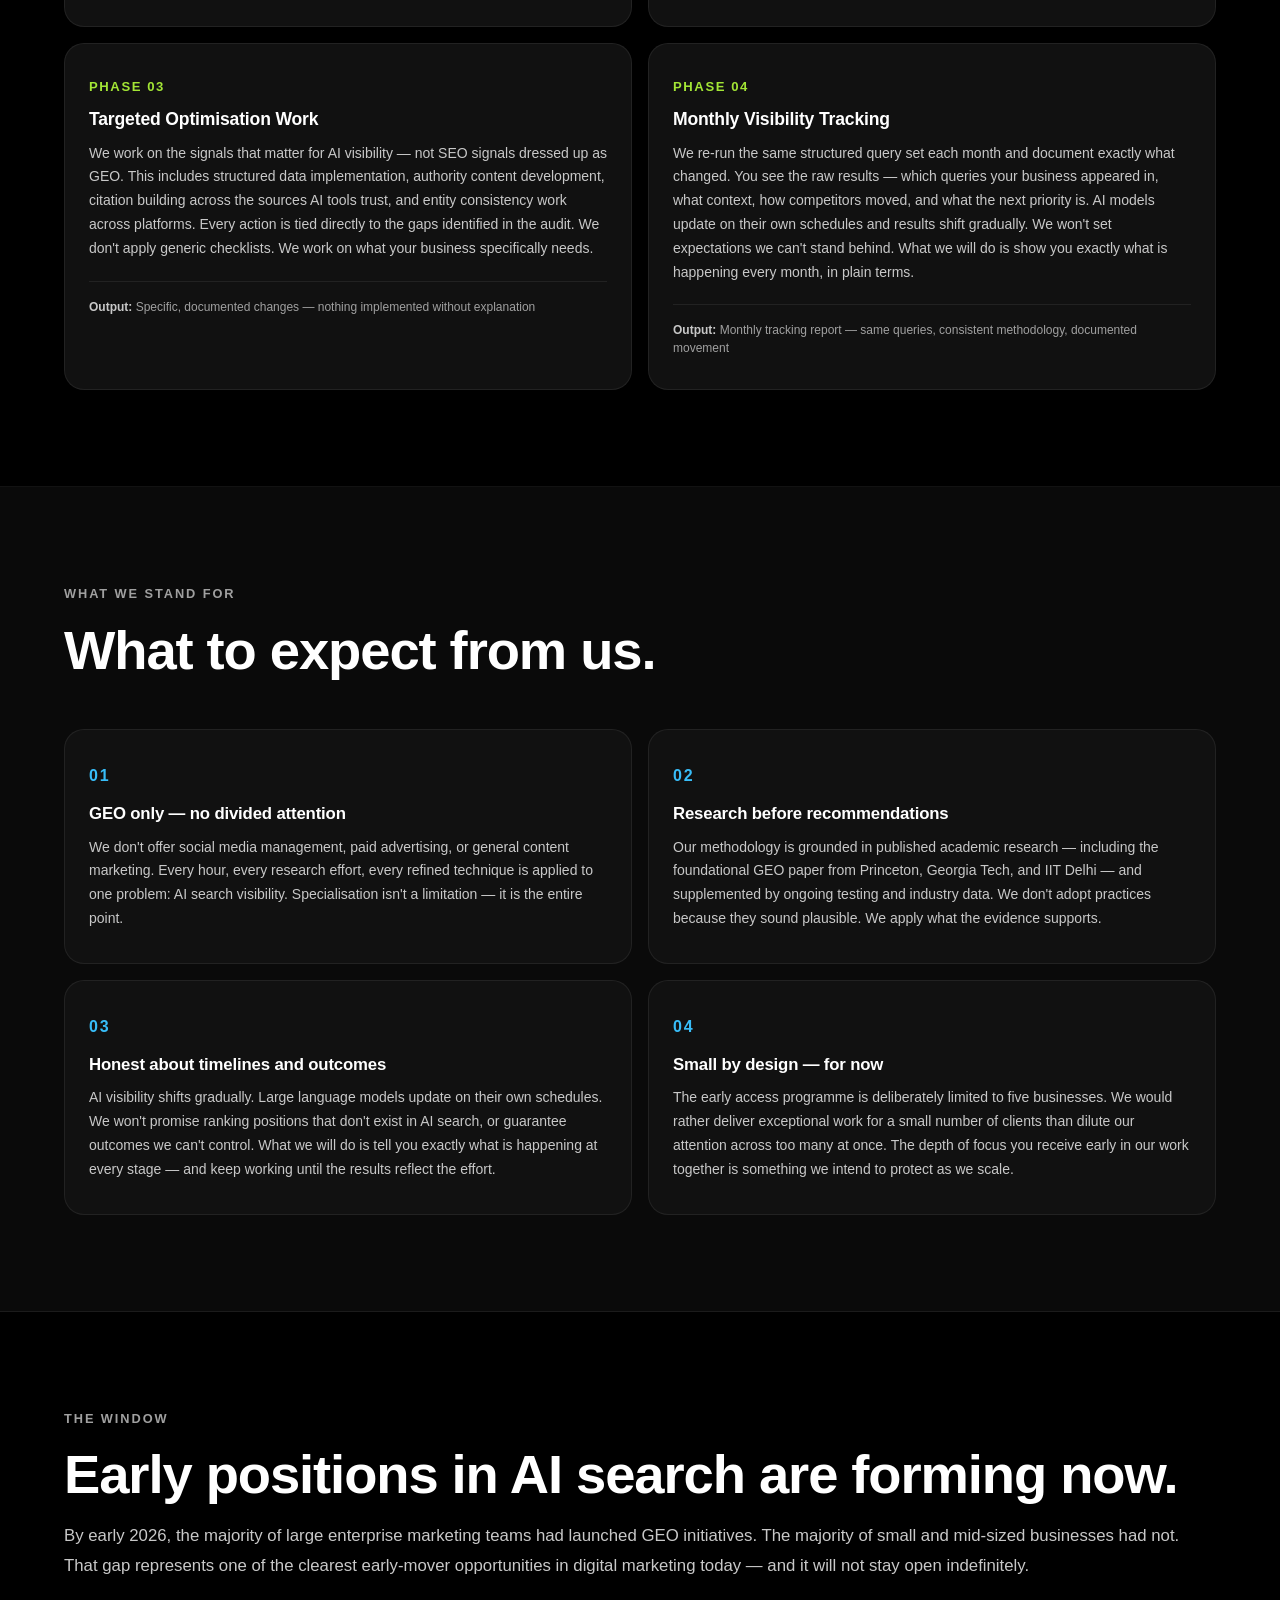
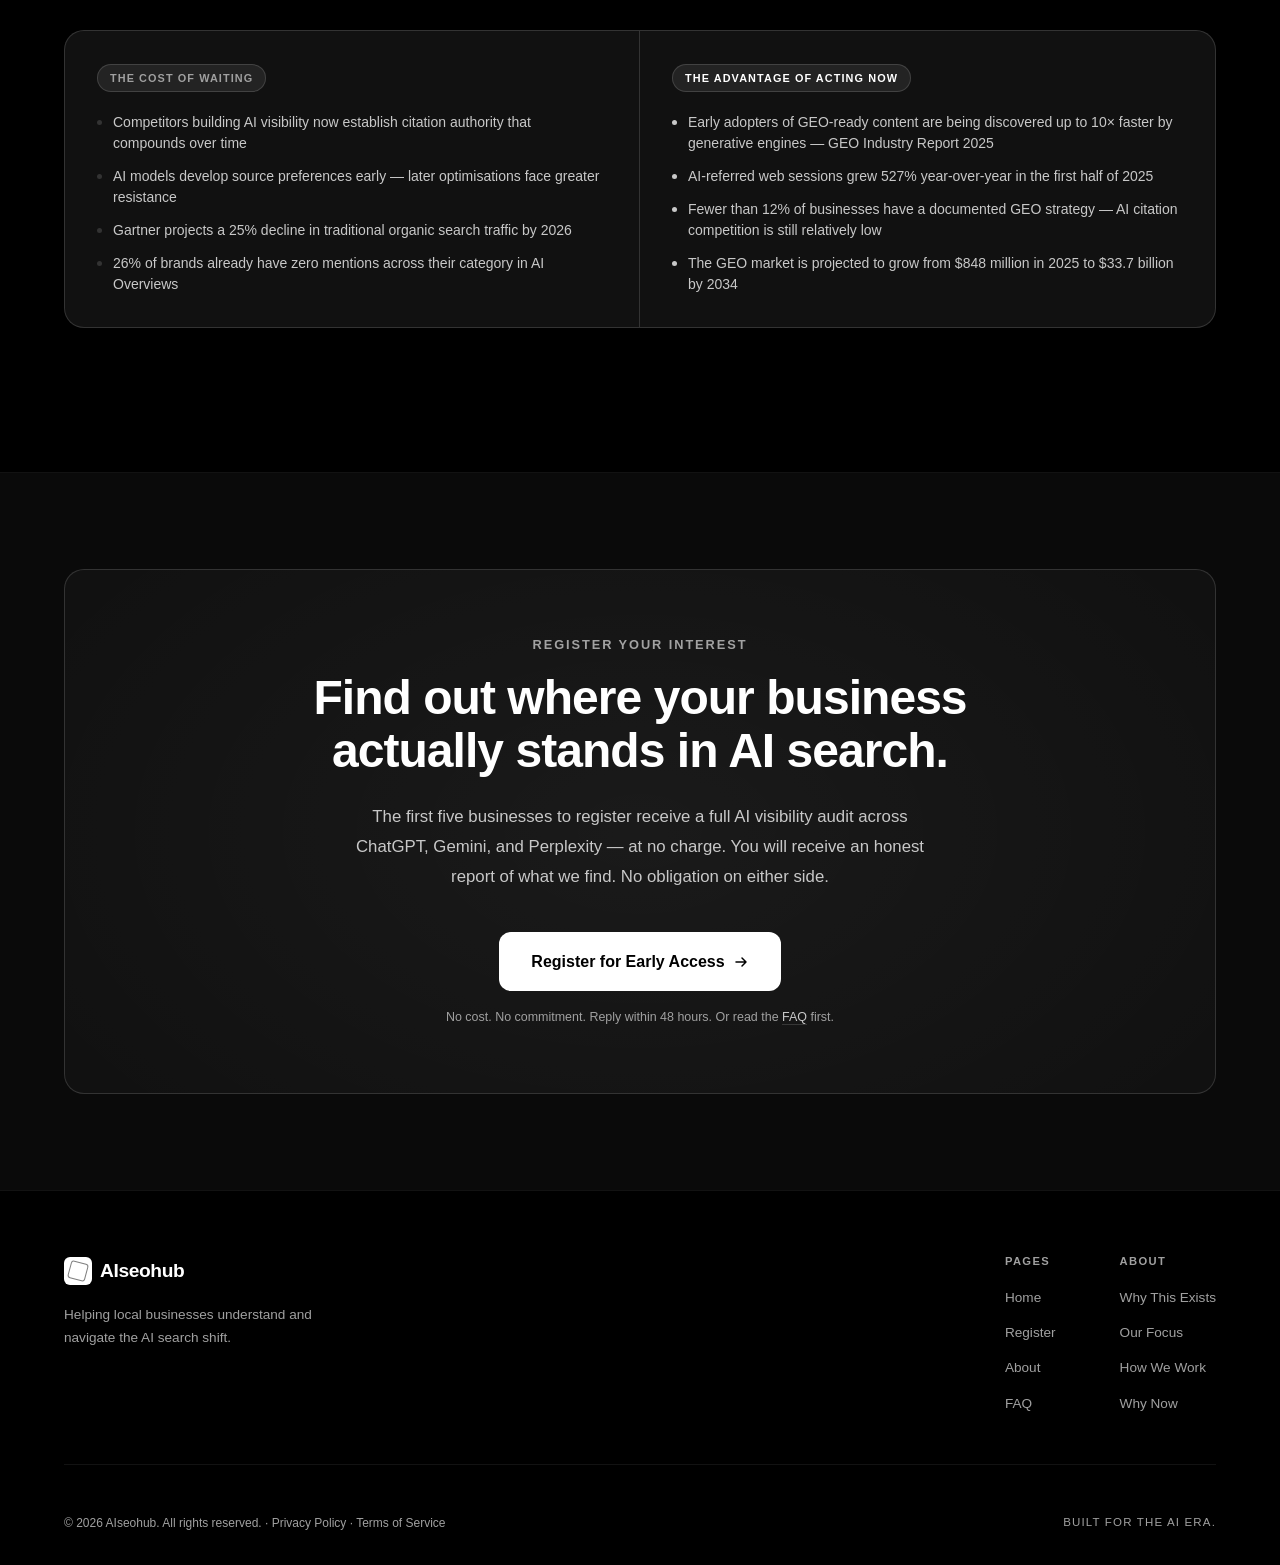
==== commit d754e46e: "Added about page colour" ====
--- a/about.html
+++ b/about.html
@@ -62,7 +62,9 @@
             We exist to do<br/>one thing well.
           </h1>
           <p class="about-hero__sub reveal reveal--delay-2">
-            AIseohub is a Generative Engine Optimization company. Not a general digital agency that added GEO to its service list. Not an SEO firm that noticed a trend. A company built from the ground up with a single purpose: helping businesses become visible where their customers are increasingly looking — inside AI-generated answers.
+            AIseohub is a Generative Engine Optimization company.<br/>
+            It is not a general digital agency that added GEO to its service list, and neither an SEO firm that noticed a trend.<br/>
+            Established as a company built from the ground up with a single purpose: Helping businesses become visible where their customers are increasingly looking — inside AI-generated answers.
           </p>
         </div>
       </div>
@@ -71,12 +73,12 @@
     <!-- THE SHIFT -->
     <section class="about-origin" id="origin" aria-labelledby="originHeading">
       <div class="container">
+        <span class="section-label reveal">Why This Exists</span>
+        <h2 class="about-origin__headline reveal reveal--delay-1" id="originHeading">
+          Search changed. Most businesses haven't noticed yet.
+        </h2>
         <div class="about-origin__layout">
           <div class="about-origin__text">
-            <span class="section-label reveal">Why This Exists</span>
-            <h2 class="about-origin__headline reveal reveal--delay-1" id="originHeading">
-              Search changed. Most businesses haven't noticed yet.
-            </h2>
             <div class="about-origin__body reveal reveal--delay-2">
               <p>
                 ChatGPT now processes over 2.5 billion prompts every day. Gemini has surpassed 750 million monthly users. Perplexity has passed 780 million monthly queries. A significant and growing share of those queries are people asking AI tools to recommend specific businesses — doctors, accountants, architects, restaurants, consultants, tradespeople. And the AI answers by naming specific businesses. Not linking to a list. Naming them.
@@ -90,21 +92,21 @@
             </div>
           </div>
 
-          <div class="about-origin__aside reveal reveal--delay-2">
+          <div class="about-origin__aside reveal reveal--delay-3">
             <div class="about-stat-stack">
-              <div class="about-stat about-stat--accent">
+              <div class="about-stat about-stat--accent reveal">
                 <a href="https://www.frase.io/blog/what-is-generative-engine-optimization-geo" target="_blank" rel="noopener noreferrer" class="about-stat__link">
                   <div class="about-stat__num">527%</div>
                   <div class="about-stat__label">Year-over-year growth in AI-referred web sessions in the first half of 2025 — Previsible AI Traffic Report</div>
                 </a>
               </div>
-              <div class="about-stat">
+              <div class="about-stat reveal reveal--delay-1">
                 <a href="https://megaoneai.com/blog/generative-engine-optimization-guide/" target="_blank" rel="noopener noreferrer" class="about-stat__link">
                   <div class="about-stat__num">&lt;12%</div>
                   <div class="about-stat__label">Of marketing teams have a documented GEO strategy — despite AI influencing over 40% of purchase-stage research decisions</div>
                 </a>
               </div>
-              <div class="about-stat">
+              <div class="about-stat reveal reveal--delay-2">
                 <a href="https://www.tryprofound.com/resources/articles/generative-engine-optimization-geo-guide-2025" target="_blank" rel="noopener noreferrer" class="about-stat__link">
                   <div class="about-stat__num">2–7</div>
                   <div class="about-stat__label">Domains cited per AI response on average — versus Google's ten blue links. The window for AI citation is narrow.</div>
@@ -127,7 +129,19 @@
           Most agencies sell GEO alongside paid search, social media management, content marketing, web design, and a dozen other services. We don't. Every part of what we do — our research, our methodology, our measurement — exists to answer one question: is your business being recommended by AI tools, and what does it take to improve that?
         </p>
 
-        <div class="geo-compare reveal reveal--delay-2">
+        <div class="geo-compare geo-compare--unified reveal reveal--delay-2">
+          <div class="geo-compare__col geo-compare__col--geo">
+            <div class="geo-compare__tag geo-compare__tag--geo">Generative Engine Optimization</div>
+            <ul class="geo-compare__list">
+              <li>Optimises for how large language models discover, evaluate, and cite sources</li>
+              <li>Goal: be named directly inside an AI-generated answer</li>
+              <li>Measured by citation rate, mention frequency, and AI visibility score</li>
+              <li>AI presents your business as the recommendation — no competition at the moment of answer</li>
+              <li>Authority depth, citation consistency, and source trust are primary signals</li>
+              <li>Entity-level optimisation — building a business's AI-readable presence</li>
+            </ul>
+          </div>
+
           <div class="geo-compare__col">
             <div class="geo-compare__tag geo-compare__tag--seo">Traditional SEO</div>
             <ul class="geo-compare__list">
@@ -137,25 +151,12 @@
               <li>User still has to choose your link from a list of competitors</li>
               <li>Backlinks and keyword density are primary signals</li>
               <li>Page-level optimisation — ranking a URL</li>
-            </ul>
-          </div>
-
-          <div class="geo-compare__divider" aria-hidden="true">vs</div>
-
-          <div class="geo-compare__col geo-compare__col--geo">
-            <div class="geo-compare__tag geo-compare__tag--geo">Generative Engine Optimization</div>
-            <ul class="geo-compare__list">
-              <li>Optimises for how large language models discover, evaluate, and cite sources</li>
-              <li>Goal: be named directly inside an AI-generated answer</li>
-              <li>Measured by citation rate, mention frequency, and AI visibility score</li>
-              <li>AI presents your business as the recommendation — no competition at the moment of answer</li>
-              <li>Authority depth, citation consistency, and source trust are primary signals</li>
-              <li>Entity-level optimisation — building a business's AI-readable presence</li>
-            </ul>
-          </div>
-        </div>
-
-        <blockquote class="about-geo__quote reveal">
+              <li>Visibility depends on user actively scanning and selecting from results</li>
+            </ul>
+          </div>
+        </div>
+
+        <blockquote class="about-geo__quote about-geo__quote--centered reveal">
           <p>"The overlap between top Google rankings and AI-cited sources has dropped below 20% in some analyses. Businesses optimising only for Google are effectively invisible in a channel that now influences the majority of high-intent research decisions."</p>
         </blockquote>
       </div>
@@ -166,7 +167,7 @@
       <div class="container">
         <span class="section-label reveal">How We Work</span>
         <h2 class="about-method__headline reveal reveal--delay-1" id="methodHeading">
-          Structured. Methodical. Measurable.
+          Structured, Methodical &amp; Measurable.
         </h2>
         <p class="about-method__intro reveal reveal--delay-2">
           GEO has no rankings page. There is no dashboard that shows where your business sits in AI search results. Measuring visibility requires a deliberate, consistent, repeatable methodology — not proprietary tools or black-box promises. Here is exactly how we work.
@@ -276,7 +277,7 @@
         <p class="about-geo__intro reveal reveal--delay-2">
           By early 2026, the majority of large enterprise marketing teams had launched GEO initiatives. The majority of small and mid-sized businesses had not. That gap represents one of the clearest early-mover opportunities in digital marketing today — and it will not stay open indefinitely.
         </p>
-        <div class="geo-compare reveal reveal--delay-2" style="grid-template-columns: 1fr 1fr; gap: var(--space-6);">
+        <div class="geo-compare geo-compare--unified reveal reveal--delay-2">
           <div class="geo-compare__col">
             <div class="geo-compare__tag geo-compare__tag--seo">The cost of waiting</div>
             <ul class="geo-compare__list">
--- a/styles.css
+++ b/styles.css
@@ -120,6 +120,7 @@
 .reveal.reveal--delay-2 { transition-delay: 0.2s; }
 .reveal.reveal--delay-3 { transition-delay: 0.3s; }
 .reveal.reveal--delay-4 { transition-delay: 0.4s; }
+.reveal.reveal--delay-5 { transition-delay: 0.55s; }
 .reveal.is-visible {
   opacity: 1;
   transform: translateY(0);
@@ -146,7 +147,7 @@
 /* ── SHARED LABEL ───────────────────────────── */
 .section-label {
   font-family: var(--font-display);
-  font-size: 0.7rem;
+  font-size: 0.8rem;
   font-weight: 600;
   letter-spacing: 0.15em;
   text-transform: uppercase;
@@ -1659,10 +1660,10 @@
   inset: 0;
   pointer-events: none;
 }
-.about-hero__content { max-width: 800px; }
+.about-hero__content { max-width: 100%; }
 
 .about-hero__headline {
-  font-size: clamp(2.4rem, 5vw, 4rem);
+  font-size: clamp(3rem, 6vw, 5.2rem);
   font-weight: 800;
   line-height: 1.07;
   letter-spacing: -0.03em;
@@ -1670,10 +1671,10 @@
   margin-bottom: var(--space-6);
 }
 .about-hero__sub {
-  font-size: 1.1rem;
-  color: var(--text-2);
-  max-width: 660px;
-  line-height: 1.8;
+  font-size: 1.15rem;
+  color: var(--text-2);
+  max-width: 100%;
+  line-height: 2;
 }
 
 /* ── Origin ─────────────────────────────── */
@@ -1686,9 +1687,9 @@
   align-items: start;
 }
 .about-origin__headline {
-  font-size: clamp(1.8rem, 4vw, 2.8rem);
-  color: var(--text);
-  margin-bottom: var(--space-8);
+  font-size: clamp(2.2rem, 4.5vw, 3.4rem);
+  color: var(--text);
+  margin-bottom: var(--space-12);
 }
 .about-origin__body p {
   font-size: 1.05rem;
@@ -1725,7 +1726,7 @@
   font-size: 2rem;
   font-weight: 800;
   letter-spacing: -0.04em;
-  color: var(--text);
+  color: #ef4444;
   line-height: 1;
   margin-bottom: var(--space-2);
 }
@@ -1739,14 +1740,14 @@
 .about-geo { background: var(--bg-2); border-bottom: 1px solid var(--border); }
 
 .about-geo__headline {
-  font-size: clamp(1.8rem, 4vw, 2.8rem);
+  font-size: clamp(2.2rem, 4.5vw, 3.4rem);
   color: var(--text);
   margin-bottom: var(--space-4);
 }
 .about-geo__intro {
   font-size: 1.05rem;
   color: var(--text-2);
-  max-width: 640px;
+  max-width: 100%;
   line-height: 1.8;
   margin-bottom: var(--space-12);
 }
@@ -1757,6 +1758,28 @@
   gap: var(--space-6);
   align-items: start;
   margin-bottom: var(--space-12);
+}
+
+/* Single-box unified variant — removes outer borders from cols */
+.geo-compare--unified {
+  display: grid;
+  grid-template-columns: 1fr 1fr;
+  gap: 0;
+  background: var(--surface);
+  border: 1px solid var(--border-2);
+  border-radius: var(--radius-lg);
+  overflow: hidden;
+  margin-bottom: var(--space-12);
+}
+.geo-compare--unified .geo-compare__col {
+  background: transparent;
+  border: none;
+  border-radius: 0;
+  padding: var(--space-8) var(--space-8);
+  border-right: none;
+}
+.geo-compare--unified .geo-compare__col:first-child {
+  border-right: 1px solid var(--border-2);
 }
 .geo-compare__col {
   background: var(--surface);
@@ -1833,6 +1856,13 @@
   border-radius: var(--radius);
   padding: var(--space-6) var(--space-8);
 }
+.about-geo__quote--centered {
+  max-width: 860px;
+  margin: 0 auto;
+  text-align: center;
+  border-left: none;
+  border-top: 3px solid rgba(255,255,255,0.25);
+}
 .about-geo__quote p {
   font-size: 1.1rem;
   font-style: italic;
@@ -1844,14 +1874,14 @@
 .about-method { background: var(--bg); border-bottom: 1px solid var(--border); }
 
 .about-method__headline {
-  font-size: clamp(1.8rem, 4vw, 2.8rem);
+  font-size: clamp(2.2rem, 4.5vw, 3.4rem);
   color: var(--text);
   margin-bottom: var(--space-4);
 }
 .about-method__intro {
   font-size: 1.05rem;
   color: var(--text-2);
-  max-width: 620px;
+  max-width: 100%;
   line-height: 1.8;
   margin-bottom: var(--space-12);
 }
@@ -1871,11 +1901,11 @@
 .method-step:hover { border-color: var(--border-2); }
 
 .method-step__phase {
-  font-size: 0.68rem;
+  font-size: 0.82rem;
   font-weight: 700;
   letter-spacing: 0.12em;
   text-transform: uppercase;
-  color: var(--text-3);
+  color: #a3e635;
   margin-bottom: var(--space-3);
 }
 .method-step__title {
@@ -1907,7 +1937,7 @@
 .about-values { background: var(--bg-2); border-bottom: 1px solid var(--border); }
 
 .about-values__headline {
-  font-size: clamp(1.8rem, 4vw, 2.8rem);
+  font-size: clamp(2.2rem, 4.5vw, 3.4rem);
   color: var(--text);
   margin-bottom: var(--space-12);
 }
@@ -1927,11 +1957,11 @@
 .value-card:hover { border-color: var(--border-2); }
 
 .value-card__num {
-  font-size: 0.68rem;
+  font-size: 1rem;
   font-weight: 700;
   letter-spacing: 0.12em;
   text-transform: uppercase;
-  color: var(--text-3);
+  color: #38bdf8;
   margin-bottom: var(--space-4);
 }
 .value-card__title {
@@ -2036,6 +2066,16 @@
   .method-steps { grid-template-columns: 1fr; }
   .values-grid  { grid-template-columns: 1fr; }
   .team-grid    { grid-template-columns: repeat(2, 1fr); }
+  .geo-compare--unified {
+    grid-template-columns: 1fr;
+  }
+  .geo-compare--unified .geo-compare__col {
+    border-right: none;
+    border-bottom: 1px solid var(--border-2);
+  }
+  .geo-compare--unified .geo-compare__col--geo {
+    border-bottom: none;
+  }
 }
 @media (max-width: 640px) {
   .about-hero { padding-top: calc(var(--space-24) + 110px); }
